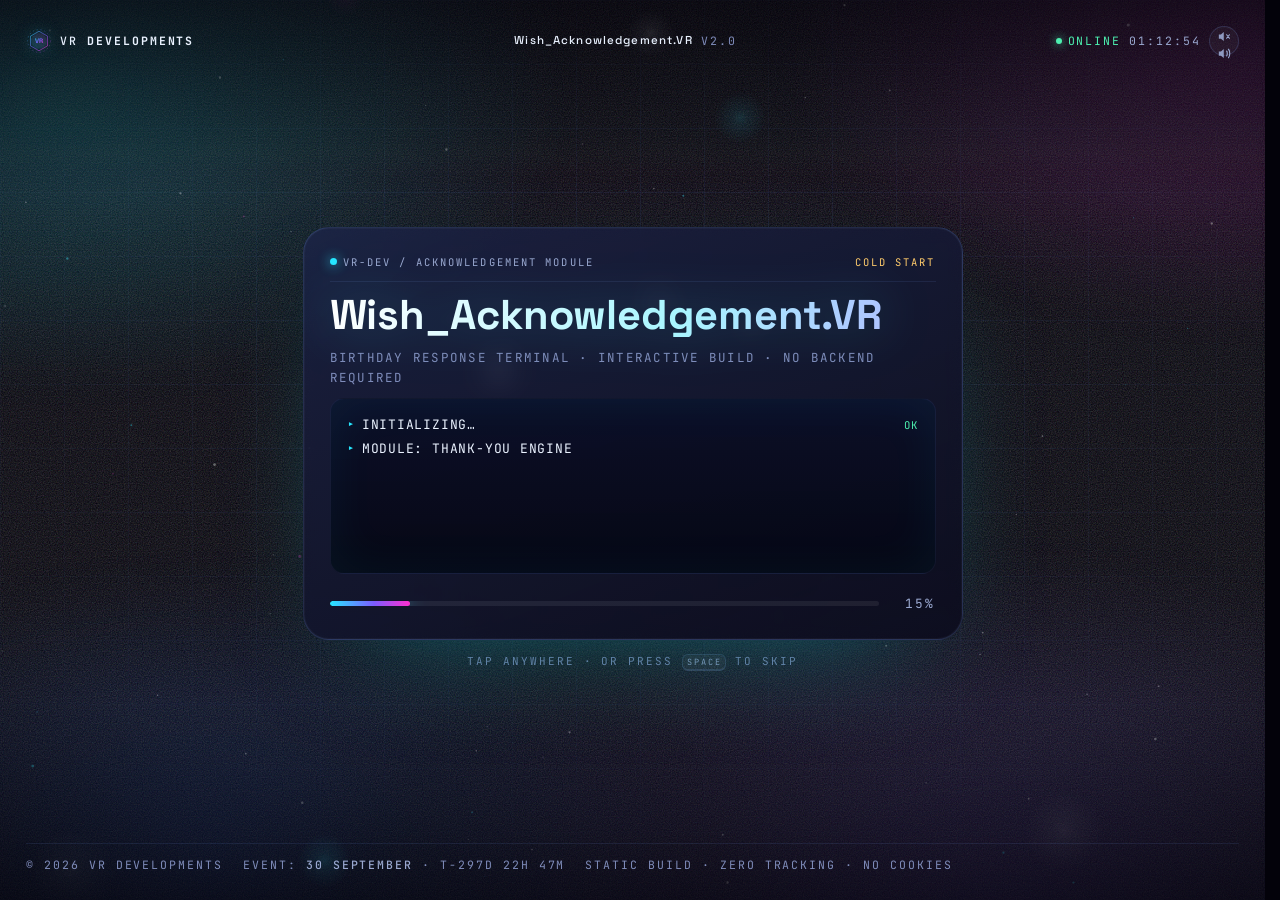
==== index.html @ e0871ae2 "First Official Commit" ====
<!DOCTYPE html>
<html lang="en">
<head>
<meta charset="utf-8" />
<meta name="viewport" content="width=device-width, initial-scale=1, viewport-fit=cover" />
<title>Wish_Acknowledgement.VR</title>

<!-- ── Meta ─────────────────────────────────────────────────────────────── -->
<meta name="description" content="Wish_Acknowledgement.VR — an interactive acknowledgement terminal that logs your birthday wish. A VR Developments mini-project." />
<meta name="author" content="Volam Rakshith · VR Developments" />
<meta name="theme-color" content="#05030f" />
<meta name="color-scheme" content="dark" />
<meta name="format-detection" content="telephone=no" />
<meta name="robots" content="index, follow" />

<!-- Open Graph / link preview (what friends see when the link is pasted in a chat)
     The image path is relative — most modern clients resolve it against the page
     URL. If your preview ever fails to render, replace it with the absolute
     URL of your Pages site, e.g.
     <meta property="og:image" content="https://YOUR-PAGES-URL/assets/img/og-cover.png" /> -->
<meta property="og:type" content="website" />
<meta property="og:site_name" content="VR Developments" />
<meta property="og:title" content="Wish_Acknowledgement.VR" />
<meta property="og:description" content="Incoming birthday wish detected. Activate the terminal and acknowledge it — signed, Volam Rakshith · VR Developments." />
<meta property="og:image" content="assets/img/og-cover.png" />
<meta property="og:image:type" content="image/png" />
<meta property="og:image:width" content="1200" />
<meta property="og:image:height" content="630" />
<meta property="og:image:alt" content="Wish_Acknowledgement.VR terminal with an ACKNOWLEDGE WISH button, branded VR Developments." />
<meta name="twitter:card" content="summary_large_image" />
<meta name="twitter:title" content="Wish_Acknowledgement.VR" />
<meta name="twitter:description" content="Incoming birthday wish detected. Acknowledge it inside the terminal." />
<meta name="twitter:image" content="assets/img/og-cover.png" />

<!-- Installable web app (friends can add it to their home screen) -->
<link rel="manifest" href="site.webmanifest" />
<link rel="apple-touch-icon" href="assets/img/apple-touch-icon.png" />
<meta name="apple-mobile-web-app-title" content="Wish_Ack.VR" />

<!-- Inline SVG favicon: no external asset, no 404s -->
<link rel="icon" href="data:image/svg+xml,%3Csvg xmlns='http://www.w3.org/2000/svg' viewBox='0 0 64 64'%3E%3Crect width='64' height='64' rx='14' fill='%23060517'/%3E%3Cpath d='M32 9 53 21v22L32 55 11 43V21z' fill='none' stroke='%2327e6ff' stroke-width='3'/%3E%3Ctext x='32' y='41' font-family='monospace' font-size='21' font-weight='700' fill='%23ff2fd0' text-anchor='middle'%3EVR%3C/text%3E%3C/svg%3E" />

<!-- Premium typography (optional: page degrades gracefully to system fonts) -->
<link rel="preconnect" href="https://fonts.googleapis.com" />
<link rel="preconnect" href="https://fonts.gstatic.com" crossorigin />
<link rel="stylesheet" href="https://fonts.googleapis.com/css2?family=Space+Grotesk:wght@400;500;600;700&family=JetBrains+Mono:wght@400;500;700&display=swap" />

<link rel="stylesheet" href="assets/css/style.css" />
</head>

<body>

<!-- ══════════════════════════════════════════════════════════════════════
     AMBIENT BACKGROUND LAYERS  (cheap CSS layers + 2 canvases)
     ══════════════════════════════════════════════════════════════════════ -->
<div class="bg bg--grid" aria-hidden="true"></div>
<div class="bg bg--aurora" aria-hidden="true"></div>
<div class="bg bg--spot" id="bg-spot" aria-hidden="true"></div>
<canvas id="fx-back" class="bg bg--canvas" aria-hidden="true"></canvas>
<div class="bg bg--scanlines" aria-hidden="true"></div>
<div class="bg bg--noise" aria-hidden="true"></div>
<div class="bg bg--vignette" aria-hidden="true"></div>
<canvas id="fx-front" class="bg bg--canvas bg--canvas-front" aria-hidden="true"></canvas>
<div class="flash" id="flash" aria-hidden="true"></div>

<!-- ══════════════════════════════════════════════════════════════════════
     SVG SPRITE — VR Developments mark (no external assets required)
     ══════════════════════════════════════════════════════════════════════ -->
<svg class="sprite" aria-hidden="true" focusable="false" width="0" height="0">
  <defs>
    <linearGradient id="vrGrad" x1="0" y1="0" x2="1" y2="1">
      <stop offset="0%" stop-color="#27e6ff" />
      <stop offset="50%" stop-color="#7c5cff" />
      <stop offset="100%" stop-color="#ff2fd0" />
    </linearGradient>
    <linearGradient id="vrGradSoft" x1="0" y1="1" x2="1" y2="0">
      <stop offset="0%" stop-color="#27e6ff" stop-opacity=".25" />
      <stop offset="100%" stop-color="#ff2fd0" stop-opacity=".25" />
    </linearGradient>

    <symbol id="vr-mark" viewBox="0 0 160 160">
      <g class="vr-mark__ring-outer">
        <circle cx="80" cy="80" r="70" fill="none" stroke="url(#vrGrad)" stroke-width="1.4"
                stroke-dasharray="9 15" opacity=".75" />
      </g>
      <g class="vr-mark__ring-inner">
        <circle cx="80" cy="80" r="58" fill="none" stroke="#27e6ff" stroke-width="1"
                stroke-dasharray="2 9" opacity=".45" />
      </g>
      <circle cx="80" cy="80" r="48" fill="url(#vrGradSoft)" opacity=".55" />
      <path class="vr-mark__hex" d="M80 20 L132 50 V110 L80 140 L28 110 V50 Z"
            fill="none" stroke="url(#vrGrad)" stroke-width="2.6"
            stroke-linejoin="round" />
      <path class="vr-mark__hex-glint" d="M28 50 L80 80 L132 50" fill="none"
            stroke="url(#vrGrad)" stroke-width="1.2" opacity=".5" />
      <path class="vr-mark__hex-glint" d="M80 80 V140" fill="none"
            stroke="url(#vrGrad)" stroke-width="1.2" opacity=".5" />
      <text class="vr-mark__mono" x="80" y="93" text-anchor="middle">VR</text>
      <g class="vr-mark__orbit">
        <circle cx="80" cy="10" r="3.4" fill="#27e6ff" />
      </g>
    </symbol>

    <symbol id="ic-sound-on" viewBox="0 0 24 24">
      <path d="M4 9h3l4-3.5v13L7 15H4z" fill="currentColor" opacity=".9" />
      <path d="M15 8.5c1.2 1 1.2 6 0 7M17.6 6c2.4 2.2 2.4 9.8 0 12" fill="none"
            stroke="currentColor" stroke-width="1.6" stroke-linecap="round" />
    </symbol>
    <symbol id="ic-sound-off" viewBox="0 0 24 24">
      <path d="M4 9h3l4-3.5v13L7 15H4z" fill="currentColor" opacity=".9" />
      <path d="M15 9.5l4 5m0-5l-4 5" fill="none" stroke="currentColor"
            stroke-width="1.6" stroke-linecap="round" />
    </symbol>
  </defs>
</svg>

<!-- ══════════════════════════════════════════════════════════════════════
     APP SHELL
     ══════════════════════════════════════════════════════════════════════ -->
<div class="shell" id="shell">

  <!-- ── TOP HUD ─────────────────────────────────────────────────────── -->
  <header class="hud hud--top">
    <div class="hud__group">
      <span class="hud__mark" aria-hidden="true">
        <!-- Inline (not <use>) so the CSS keyframes can drive the rings -->
        <svg viewBox="0 0 160 160" focusable="false">
          <g class="vr-mark__ring-outer"><circle cx="80" cy="80" r="70" fill="none" stroke="url(#vrGrad)" stroke-width="2" stroke-dasharray="9 15" opacity=".8"/></g>
          <circle cx="80" cy="80" r="48" fill="url(#vrGradSoft)" opacity=".5"/>
          <path class="vr-mark__hex" d="M80 20 L132 50 V110 L80 140 L28 110 V50 Z" fill="none" stroke="url(#vrGrad)" stroke-width="3.4" stroke-linejoin="round"/>
          <text class="vr-mark__mono" x="80" y="93" text-anchor="middle">VR</text>
        </svg>
      </span>
      <span class="hud__brand">
        <span class="hud__brand-full">VR&nbsp;<b>DEVELOPMENTS</b></span>
        <span class="hud__brand-short">VR&nbsp;<b>DEV</b></span>
      </span>
    </div>

    <div class="hud__group hud__group--center">
      <span class="hud__module">Wish_Acknowledgement.VR</span>
      <span class="hud__meta">v2.0</span>
    </div>

    <div class="hud__group hud__group--end">
      <span class="hud__live" title="System online"><i class="hud__dot"></i><span class="hud__live-txt">ONLINE</span></span>
      <span class="hud__clock" id="hud-clock" title="Your local time">--:--:--</span>
      <button type="button" class="icon-btn" id="btn-sound" aria-pressed="false"
              title="Sound is off by default" aria-label="Toggle sound effects">
        <svg class="icon-btn__ic icon-btn__ic--off" viewBox="0 0 24 24" aria-hidden="true"><use href="#ic-sound-off" /></svg>
        <svg class="icon-btn__ic icon-btn__ic--on" viewBox="0 0 24 24" aria-hidden="true"><use href="#ic-sound-on" /></svg>
      </button>
      <button type="button" class="ghost-btn" id="btn-skip" hidden>SKIP INTRO</button>
    </div>
  </header>

  <!-- ── STAGE (all scenes live here, absolutely stacked) ────────────── -->
  <main class="stage" id="stage">

    <!-- ── SCENE 1 : SYSTEM INITIALIZATION ──────────────────────────── -->
    <section class="scene scene--boot is-active" id="scene-boot" data-scene="boot" aria-label="System initialization">

     <div class="boot__stack">
      <!-- 1a. boot log -->
      <div class="boot" id="boot-view-log">
        <div class="boot__bar">
          <span class="boot__bar-dot"></span>
          <span class="boot__bar-title">VR-DEV / ACKNOWLEDGEMENT MODULE</span>
          <span class="boot__bar-state" id="boot-state">COLD START</span>
        </div>

        <h1 class="boot__title glitch" data-text="Wish_Acknowledgement.VR">Wish_Acknowledgement.VR</h1>
        <p class="boot__sub">Birthday Response Terminal · Interactive Build · No Backend Required</p>

        <ul class="log" id="boot-log" aria-live="off"></ul>

        <div class="progress">
          <div class="progress__track"><span class="progress__fill" id="boot-bar"></span></div>
          <span class="progress__pct" id="boot-pct">0%</span>
        </div>
      </div>

      <!-- 1b. identity reveal (cross-fades over the log) -->
      <div class="reveal" id="boot-view-name" aria-hidden="true">
        <span class="reveal__eyebrow"><i></i>SENDER IDENTIFIED</span>
        <div class="reveal__name-wrap">
          <h2 class="reveal__name glitch" id="reveal-name" data-text="">—</h2>
          <span class="reveal__sweep" aria-hidden="true"></span>
        </div>
        <p class="reveal__line" id="reveal-line">Access granted. Preparing acknowledgement interface…</p>
        <div class="reveal__chips">
          <span class="chip">MATCH: 100%</span>
          <span class="chip">ENCRYPTION: OFF (BIRTHDAY)</span>
        </div>
      </div>
     </div>

      <p class="boot__hint" id="boot-hint">Tap anywhere<span class="kbd-hint"> · or press <kbd>SPACE</kbd></span> to skip</p>
    </section>

    <!-- ── SCENE 2 : WISH DETECTED ──────────────────────────────────── -->
    <section class="scene scene--detect" id="scene-detect" data-scene="detect" aria-label="Incoming birthday wish detected">
      <div class="panel panel--wish" id="wish-panel">
        <div class="panel__corner panel__corner--tl" aria-hidden="true"></div>
        <div class="panel__corner panel__corner--tr" aria-hidden="true"></div>
        <div class="panel__corner panel__corner--bl" aria-hidden="true"></div>
        <div class="panel__corner panel__corner--br" aria-hidden="true"></div>

        <span class="pill pill--live"><i></i>INCOMING TRANSMISSION</span>

        <h2 class="wish__title">BIRTHDAY WISH DETECTED</h2>

        <div class="sender">
          <span class="sender__label">SENDER</span>
          <span class="sender__name glitch" data-name-slot data-text="">—</span>
        </div>

        <ul class="readout" id="wish-readout"></ul>

        <button type="button" class="cta" id="btn-acknowledge">
          <span class="cta__ring" aria-hidden="true"></span>
          <span class="cta__halo" aria-hidden="true"></span>
          <span class="cta__inner">
            <span class="cta__label" data-label="ACKNOWLEDGE WISH">ACKNOWLEDGE WISH</span>
            <span class="cta__sub">Tap to process<span class="kbd-hint"> · or press <kbd>SPACE</kbd></span></span>
          </span>
        </button>

        <p class="panel__foot">
          Everything runs locally in your browser. Nothing is stored, tracked, or uploaded — except the wish. That is archived forever.
        </p>
      </div>
    </section>

    <!-- ── SCENE 3 : ACKNOWLEDGED ───────────────────────────────────── -->
    <section class="scene scene--result" id="scene-result" data-scene="result" aria-label="Wish acknowledged">
      <div class="panel panel--result">
        <div class="stamp" id="result-stamp" aria-hidden="true">
          <svg viewBox="0 0 120 120"><circle cx="60" cy="60" r="52" /><path d="M36 62l16 16 32-34" /></svg>
        </div>

        <h2 class="result__title glitch" id="result-title" data-text="WISH ACKNOWLEDGED">WISH ACKNOWLEDGED</h2>

        <p class="result__line">
          <b data-name-slot>—</b>, your birthday wish has been successfully received.
        </p>

        <div class="terminal">
          <div class="terminal__bar">
            <span class="terminal__bar-dot"></span>
            <span class="terminal__bar-label">RECEIPT · WISH_LOG.TXT</span>
            <span class="terminal__bar-id" id="receipt-id">VR-0000-0000</span>
          </div>
          <ul class="status" id="status-list"></ul>
        </div>

        <div class="actions">
          <button type="button" class="btn btn--primary" id="btn-continue">
            <span class="btn__label">CONTINUE</span><span class="btn__arrow" aria-hidden="true">▸</span>
          </button>
          <button type="button" class="btn btn--ghost" id="btn-replay-a">REPLAY</button>
        </div>
      </div>
    </section>

    <!-- ── SCENE 4 : FINAL / SIGN-OFF ───────────────────────────────── -->
    <section class="scene scene--final" id="scene-final" data-scene="final" aria-label="Acknowledgement complete">
      <div class="final">
        <span class="final__eyebrow">TRANSMISSION COMPLETE</span>
        <h2 class="final__title">Wish Acknowledgement Complete.</h2>

        <div class="card">
          <div class="signature">
            <span class="signature__label">SIGNED BY</span>
            <span class="signature__name glitch" data-text="Volam Rakshith">Volam Rakshith</span>
            <span class="signature__role">ROLE: BIRTHDAY HUMAN · OPERATING SINCE 30 SEPTEMBER</span>
          </div>

          <div class="divider" aria-hidden="true"></div>

          <div class="vrbrand">
            <span class="vrbrand__mark" role="img" aria-label="VR Developments logo">
              <svg viewBox="0 0 160 160" focusable="false">
                <g class="vr-mark__ring-outer">
                  <circle cx="80" cy="80" r="70" fill="none" stroke="url(#vrGrad)" stroke-width="1.6" stroke-dasharray="9 15" opacity=".8"/>
                </g>
                <g class="vr-mark__ring-inner">
                  <circle cx="80" cy="80" r="58" fill="none" stroke="#27e6ff" stroke-width="1.1" stroke-dasharray="2 9" opacity=".5"/>
                </g>
                <circle class="vr-mark__core-pulse" cx="80" cy="80" r="48" fill="url(#vrGradSoft)" opacity=".55"/>
                <path class="vr-mark__hex" d="M80 20 L132 50 V110 L80 140 L28 110 V50 Z" fill="none" stroke="url(#vrGrad)" stroke-width="2.6" stroke-linejoin="round"/>
                <path class="vr-mark__hex-glint" d="M28 50 L80 80 L132 50" fill="none" stroke="url(#vrGrad)" stroke-width="1.2" opacity=".5"/>
                <path class="vr-mark__hex-glint" d="M80 80 V140" fill="none" stroke="url(#vrGrad)" stroke-width="1.2" opacity=".5"/>
                <text class="vr-mark__mono" x="80" y="93" text-anchor="middle">VR</text>
                <g class="vr-mark__orbit"><circle cx="80" cy="10" r="3.4" fill="#27e6ff"/></g>
              </svg>
            </span>
            <div class="vrbrand__text">
              <span class="vrbrand__name"><b>VR</b> DEVELOPMENTS</span>
              <span class="vrbrand__tag">MINI-PROJECTS · INTERACTIVE WEB · THINGS THAT GLOW</span>
            </div>
          </div>
        </div>

        <div class="actions">
          <button type="button" class="btn btn--primary" id="btn-copy">
            <span class="btn__label">COPY RECEIPT</span>
          </button>
          <button type="button" class="btn btn--ghost" id="btn-replay-b">REPLAY EXPERIENCE</button>
        </div>

        <p class="final__foot">
          Wish_Acknowledgement.VR · a <b>VR Developments</b> mini-project · static build, hosted free
          <span class="final__sep" aria-hidden="true">·</span>
          <span class="hud__inline" id="final-clock">--:--</span>
        </p>
      </div>
    </section>
  </main>

  <!-- ── BOTTOM HUD ──────────────────────────────────────────────────── -->
  <footer class="hud hud--bottom">
    <span class="hud__meta">©&nbsp;<span id="hud-year">2026</span>&nbsp;<span class="hud__word">VR DEVELOPMENTS</span></span>
    <span class="hud__meta hud__meta--mid">EVENT: <b>30 SEPTEMBER</b> · <span id="hud-countdown">—</span></span>
    <span class="hud__meta hud__meta--end">STATIC BUILD · ZERO TRACKING · NO COOKIES</span>
  </footer>
</div>

<!-- Screen-reader announcements -->
<p class="sr-only" id="sr-status" role="status" aria-live="polite"></p>

<!-- Toast -->
<div class="toast" id="toast" role="status" aria-live="polite" hidden>
  <span class="toast__dot"></span><span class="toast__text" id="toast-text"></span>
</div>

<noscript>
  <div class="noscript">
    <h2>Wish_Acknowledgement.VR</h2>
    <p>This terminal needs JavaScript to boot. Your birthday wish is still happily received — consider this the offline acknowledgement. 🎂</p>
  </div>
</noscript>

<script src="assets/js/utils.js" defer></script>
<script src="assets/js/audio.js" defer></script>
<script src="assets/js/fx.js" defer></script>
<script src="assets/js/app.js" defer></script>
</body>
</html>
---- assets/css/style.css ----
/* ══════════════════════════════════════════════════════════════════════════
   Wish_Acknowledgement.VR
   VR Developments · interactive birthday acknowledgement terminal
   --------------------------------------------------------------------------
   Structure
     01. Design tokens
     02. Reset & base
     03. Background layers (grid / aurora / canvases / scanlines / noise)
     04. App shell + HUD
     05. Stage & scene transitions
     06. Scene 1 · Boot sequence + identity reveal
     07. Scene 2 · Wish detected + ACKNOWLEDGE button
     08. Scene 3 · Acknowledged + status terminal
     09. Scene 4 · Final sign-off + VR Developments brand
     10. Shared components (buttons, chips, pills, progress, log)
     11. Effects (glitch, flash, toast, scan sweep)
     12. Responsive breakpoints
     13. Reduced motion + low-power mode
   ══════════════════════════════════════════════════════════════════════════ */

/* ── 01. DESIGN TOKENS ─────────────────────────────────────────────────── */
:root {
  /* Palette */
  --c-void:      #03020a;
  --c-bg:        #060418;
  --c-bg-2:      #0a0726;
  --c-ink:       #eaf2ff;
  --c-dim:       #9aa8d0;   /* 7.5:1 on glass panels  — AA/AAA */
  --c-dim-2:     #7f8cba;   /* 5.4:1 on glass panels  — AA (was #6d7aa6 / 4.2:1) */
  --c-blue:      #2b6bff;
  --c-cyan:      #27e6ff;
  --c-cyan-soft: #7ff3ff;
  --c-violet:    #7c5cff;
  --c-magenta:   #ff2fd0;
  --c-pink:      #ff6bb5;
  --c-green:     #4df0b0;
  --c-amber:     #ffcb6b;

  /* Lines, glass, glow */
  --line:        rgba(126, 170, 255, .18);
  --line-soft:   rgba(126, 170, 255, .10);
  --glass:       linear-gradient(158deg, rgba(28, 36, 76, .72), rgba(9, 10, 28, .78));
  --glass-2:     linear-gradient(180deg, rgba(12, 16, 40, .88), rgba(6, 7, 20, .94));
  --glow-cyan:   0 0 34px rgba(39, 230, 255, .38);
  --glow-mag:    0 0 34px rgba(255, 47, 208, .32);

  /* Typography */
  --font-display: "Space Grotesk", ui-sans-serif, system-ui, -apple-system,
                  "Segoe UI", Roboto, "Helvetica Neue", Arial, sans-serif;
  --font-mono:    "JetBrains Mono", ui-monospace, SFMono-Regular, "SF Mono",
                  Menlo, Consolas, "Liberation Mono", monospace;

  /* Motion */
  --ease:        cubic-bezier(.16, 1, .3, 1);
  --ease-soft:   cubic-bezier(.4, 0, .2, 1);
  --dur-scene:   620ms;
  --dur-fast:    220ms;

  /* Shape */
  --r-sm: 10px;
  --r-md: 14px;
  --r-lg: 20px;
  --r-xl: 26px;

  --pad-shell: clamp(12px, 2.4vw, 26px);
  --max-col: 720px;

  /* Live values written by JS */
  --pointer-x: 50%;
  --pointer-y: 40%;
  --charge: 0%;
}

/* ── 02. RESET & BASE ──────────────────────────────────────────────────── */
/* min-width safety net — grid/flex children default to `min-width:auto`,
   which lets one long nowrap label stretch a whole card. These containers
   are allowed to shrink; their inner text truncates or wraps instead. */
.scene > *,
.boot__stack > *,
.boot, .boot__bar, .log, .log__line, .progress,
.panel, .card, .final, .terminal, .terminal__bar,
.sender, .readout__item, .status__row, .actions, .cta, .vrbrand, .vrbrand__text {
  min-width: 0;
}
*, *::before, *::after { box-sizing: border-box; }

html {
  height: 100%;
  overflow-x: clip;
  -webkit-text-size-adjust: 100%;
  scrollbar-gutter: stable;
}

body {
  margin: 0;
  height: 100%;
  overflow: hidden;                 /* scenes scroll internally instead */
  background: var(--c-void);
  color: var(--c-ink);
  font-family: var(--font-mono);
  font-size: clamp(14px, calc(.5vw + 12.4px), 16px);
  line-height: 1.55;
  letter-spacing: .01em;
  -webkit-font-smoothing: antialiased;
  text-rendering: optimizeLegibility;
  overscroll-behavior: none;
  touch-action: manipulation;
}

h1, h2, h3, p, ul, li, figure { margin: 0; padding: 0; }
ul { list-style: none; }
b, strong { font-weight: 700; }
kbd {
  font: inherit;
  font-size: .78em;
  padding: .1em .42em;
  border: 1px solid var(--line);
  border-bottom-width: 2px;
  border-radius: 6px;
  background: rgba(255, 255, 255, .05);
  color: var(--c-ink);
  white-space: nowrap;
}

button { font: inherit; color: inherit; }

:focus-visible {
  outline: 2px solid var(--c-cyan);
  outline-offset: 3px;
}

::selection { background: rgba(39, 230, 255, .3); color: #fff; }

.sr-only {
  position: absolute !important;
  width: 1px; height: 1px;
  margin: -1px; padding: 0;
  overflow: hidden; clip: rect(0 0 0 0); clip-path: inset(50%);
  white-space: nowrap; border: 0;
}

.sprite { position: absolute; width: 0; height: 0; overflow: hidden; }

/* ── 03. BACKGROUND LAYERS ─────────────────────────────────────────────── */
.bg { position: fixed; pointer-events: none; }

.bg--grid {
  inset: -64px;
  background-image:
    linear-gradient(rgba(78, 130, 255, .085) 1px, transparent 1px),
    linear-gradient(90deg, rgba(78, 130, 255, .085) 1px, transparent 1px);
  background-size: 64px 64px, 64px 64px;
  -webkit-mask-image: radial-gradient(ellipse 85% 70% at 50% 42%, #000 12%, rgba(0,0,0,.35) 55%, transparent 82%);
          mask-image: radial-gradient(ellipse 85% 70% at 50% 42%, #000 12%, rgba(0,0,0,.35) 55%, transparent 82%);
  animation: grid-drift 44s linear infinite;
  will-change: transform;
  z-index: 1;
}
@keyframes grid-drift {
  from { transform: translate3d(0, 0, 0); }
  to   { transform: translate3d(64px, 64px, 0); }
}

.bg--aurora {
  inset: -20%;
  background:
    radial-gradient(46% 38% at 18% 22%, rgba(39, 230, 255, .22), transparent 62%),
    radial-gradient(42% 36% at 84% 18%, rgba(255, 47, 208, .18), transparent 64%),
    radial-gradient(52% 46% at 70% 88%, rgba(124, 92, 255, .22), transparent 66%),
    radial-gradient(40% 34% at 26% 82%, rgba(43, 107, 255, .20), transparent 68%);
  filter: blur(18px) saturate(120%);
  animation: aurora-breathe 22s var(--ease-soft) infinite alternate;
  will-change: transform, opacity;
  z-index: 2;
}
@keyframes aurora-breathe {
  from { transform: scale(1) rotate(0deg); opacity: .75; }
  to   { transform: scale(1.12) rotate(4deg); opacity: 1; }
}

/* Spotlight that follows the pointer.
   Kept on its own layer and moved with transform only → zero repaints. */
.bg--spot {
  position: fixed;
  z-index: 2;
  left: 0; top: 0;
  width: 74vmax; height: 74vmax;
  margin: -37vmax 0 0 -37vmax;
  background: radial-gradient(closest-side, rgba(127, 243, 255, .13), rgba(124, 92, 255, .07) 45%, transparent 72%);
  opacity: 0;
  transform: translate3d(-100vmax, -100vmax, 0);
  will-change: transform, opacity;
  transition: opacity .7s var(--ease-soft);
}
body.has-pointer .bg--spot { opacity: 1; }

.bg--canvas { inset: 0; width: 100%; height: 100%; z-index: 3; }
.bg--canvas-front { z-index: 20; }

.bg--scanlines {
  inset: 0;
  z-index: 4;
  background: repeating-linear-gradient(
    to bottom,
    rgba(190, 225, 255, .045) 0 1px,
    transparent 1px 3px);
  mix-blend-mode: overlay;
  opacity: .55;
}
/* slow horizontal scan bar sweeping down the viewport */
.bg--scanlines::after {
  content: "";
  position: absolute;
  left: 0; right: 0;
  height: 34vh;
  background: linear-gradient(to bottom,
    transparent, rgba(127, 243, 255, .055) 45%, rgba(255, 255, 255, .07) 50%,
    rgba(255, 47, 208, .05) 55%, transparent);
  animation: scan-sweep 11s linear infinite;
  will-change: transform;
}
@keyframes scan-sweep {
  from { transform: translate3d(0, -40vh, 0); }
  to   { transform: translate3d(0, 120vh, 0); }
}

.bg--noise {
  inset: 0;
  z-index: 5;
  opacity: .05;
  mix-blend-mode: overlay;
  background-image: url("data:image/svg+xml,%3Csvg xmlns='http://www.w3.org/2000/svg' width='140' height='140'%3E%3Cfilter id='n'%3E%3CfeTurbulence type='fractalNoise' baseFrequency='.85' numOctaves='3' stitchTiles='stitch'/%3E%3C/filter%3E%3Crect width='140' height='140' filter='url(%23n)'/%3E%3C/svg%3E");
  background-size: 140px 140px;
}

.bg--vignette {
  inset: 0;
  z-index: 6;
  background:
    radial-gradient(ellipse 120% 90% at 50% 50%, transparent 45%, rgba(2, 1, 8, .55) 100%),
    linear-gradient(to bottom, rgba(3, 2, 10, .5), transparent 22%, transparent 78%, rgba(3, 2, 10, .6));
}

.flash {
  position: fixed;
  inset: 0;
  z-index: 25;
  pointer-events: none;
  opacity: 0;
  background: radial-gradient(circle at var(--fx-x, 50%) var(--fx-y, 50%),
              rgba(255, 255, 255, .95), rgba(127, 243, 255, .5) 30%, rgba(255, 47, 208, .25) 60%, transparent 78%);
  mix-blend-mode: screen;
}
.flash.is-firing { animation: flash-pop 820ms var(--ease-soft) forwards; }
@keyframes flash-pop {
  0%   { opacity: 0; }
  8%   { opacity: .9; }
  100% { opacity: 0; }
}

/* ── 04. APP SHELL + HUD ───────────────────────────────────────────────── */
.shell {
  position: relative;
  z-index: 10;
  overflow-x: clip;
  display: flex;
  flex-direction: column;
  height: 100vh;
  height: 100dvh;
  padding:
    max(var(--pad-shell), env(safe-area-inset-top))
    max(var(--pad-shell), env(safe-area-inset-right))
    max(var(--pad-shell), env(safe-area-inset-bottom))
    max(var(--pad-shell), env(safe-area-inset-left));
}

.hud {
  flex: 0 0 auto;
  display: flex;
  align-items: center;
  gap: clamp(8px, 1.6vw, 20px);
  font-size: clamp(9.5px, .62vw + 7.6px, 11.5px);
  letter-spacing: .17em;
  text-transform: uppercase;
  color: var(--c-dim);
  min-width: 0;
}
.hud--top { padding-bottom: clamp(6px, 1.4vh, 14px); }
.hud--bottom {
  padding-top: clamp(6px, 1.4vh, 14px);
  border-top: 1px solid var(--line-soft);
  margin-top: clamp(6px, 1.6vh, 16px);
}

.hud__group { display: flex; align-items: center; gap: .7em; min-width: 0; }
.hud__group--center {
  flex: 1 1 auto;
  justify-content: center;
  padding-inline: clamp(10px, 2.6vw, 40px);
  min-width: 0;
}
.hud__group--end { margin-left: auto; }

.hud__mark {
  display: grid;
  place-items: center;
  width: 26px; height: 26px;
  flex: 0 0 auto;
  filter: drop-shadow(0 0 8px rgba(39, 230, 255, .55));
}
.hud__mark svg { width: 100%; height: 100%; display: block; }

.hud__brand { color: var(--c-ink); font-weight: 500; white-space: nowrap; }
.hud__brand b { font-weight: 700; }
.hud__brand-short { display: none; }

.hud__module {
  color: var(--c-ink);
  font-family: var(--font-display);
  font-weight: 500;
  letter-spacing: .1em;
  text-transform: none;
  white-space: nowrap;
  overflow: hidden;
  text-overflow: ellipsis;
}
.hud__meta { color: var(--c-dim-2); white-space: nowrap; }
.hud__meta b { color: var(--c-dim); font-weight: 500; }
.hud__inline { color: var(--c-dim-2); }

.hud__live { display: inline-flex; align-items: center; gap: .45em; color: var(--c-green); }
.hud__dot {
  width: 6px; height: 6px;
  border-radius: 50%;
  background: currentColor;
  box-shadow: 0 0 10px currentColor;
  animation: blink-dot 2.6s var(--ease-soft) infinite;
}
@keyframes blink-dot {
  0%, 100% { opacity: 1; transform: scale(1); }
  50%      { opacity: .35; transform: scale(.78); }
}

.hud__clock { color: var(--c-dim); font-variant-numeric: tabular-nums; }

.icon-btn {
  display: grid;
  place-items: center;
  width: 30px; height: 30px;
  flex: 0 0 auto;
  border-radius: 999px;
  border: 1px solid var(--line);
  background: rgba(255, 255, 255, .04);
  color: var(--c-dim);
  cursor: pointer;
  transition: color var(--dur-fast), border-color var(--dur-fast), box-shadow var(--dur-fast), transform var(--dur-fast);
}
.icon-btn:hover { color: var(--c-cyan-soft); border-color: rgba(39, 230, 255, .5); box-shadow: var(--glow-cyan); }
.icon-btn:active { transform: scale(.92); }
.icon-btn svg { width: 17px; height: 17px; display: block; }
.icon-btn__ic--on { display: none; }
.icon-btn[aria-pressed="true"] { color: var(--c-cyan); border-color: rgba(39, 230, 255, .55); }
.icon-btn[aria-pressed="true"] .icon-btn__ic--on { display: block; }
.icon-btn[aria-pressed="true"] .icon-btn__ic--off { display: none; }

.ghost-btn {
  padding: .42em .9em;
  border-radius: 999px;
  border: 1px dashed var(--line);
  background: transparent;
  color: var(--c-dim);
  letter-spacing: .16em;
  text-transform: uppercase;
  font-size: .92em;
  cursor: pointer;
  transition: color var(--dur-fast), border-color var(--dur-fast), background var(--dur-fast);
}
.ghost-btn:hover { color: var(--c-ink); border-color: var(--line); background: rgba(255, 255, 255, .05); }

/* ── 05. STAGE & SCENE TRANSITIONS ─────────────────────────────────────── */
.stage {
  position: relative;
  flex: 1 1 auto;
  min-height: 0;
  overflow: hidden;
}

.scene {
  position: absolute;
  inset: 0;
  display: grid;
  grid-template-columns: minmax(0, 1fr);
  align-content: center;
  justify-items: center;
  gap: clamp(8px, 1.4vh, 16px);
  padding: clamp(4px, 1vh, 12px) 2px;
  overflow-x: hidden;
  overflow-y: auto;
  -webkit-overflow-scrolling: touch;
  overscroll-behavior: contain;
  scrollbar-width: thin;

  /* exit state */
  opacity: 0;
  visibility: hidden;
  pointer-events: none;
  transform: translate3d(0, 22px, 0) scale(.99);
  filter: blur(7px);
  transition:
    opacity var(--dur-scene) var(--ease),
    transform var(--dur-scene) var(--ease),
    filter var(--dur-scene) var(--ease),
    visibility 0s linear var(--dur-scene);
}
@supports (align-content: safe center) {
  .scene { align-content: safe center; }
}
@supports not (align-content: safe center) {
  .scene { align-content: start; padding-top: clamp(20px, 6vh, 60px); }
}

.scene.is-active {
  opacity: 1;
  visibility: visible;
  pointer-events: auto;
  transform: none;
  filter: none;
  transition-delay: 0s, 0s, 0s, 0s;
}
.scene.is-leaving {
  transform: translate3d(0, -20px, 0) scale(1.015);
  filter: blur(9px);
}
.scene > * { width: 100%; max-width: var(--scene-col, var(--max-col)); }

.scene--boot   { --scene-col: 660px; }
.scene--detect { --scene-col: 620px; }
.scene--result { --scene-col: 700px; }
.scene--final  { --scene-col: 660px; }

/* ── 06. SCENE 1 · BOOT + IDENTITY REVEAL ──────────────────────────────── */
.boot__stack {
  display: grid;
  grid-template-columns: minmax(0, 1fr);
  justify-items: center;
  align-items: center;
}
.boot__stack > * { grid-area: 1 / 1; width: 100%; }

.boot {
  display: grid;
  gap: clamp(8px, 1.2vh, 14px);
  padding: clamp(14px, 3vw, 26px);
  border: 1px solid var(--line);
  border-radius: var(--r-xl);
  background: var(--glass);
  box-shadow:
    0 0 0 1px rgba(255, 255, 255, .03) inset,
    0 40px 120px -60px rgba(39, 230, 255, .55),
    0 30px 90px -50px rgba(0, 0, 0, .9);
  backdrop-filter: blur(14px) saturate(130%);
  -webkit-backdrop-filter: blur(14px) saturate(130%);
  transition: opacity 460ms var(--ease), transform 560ms var(--ease), filter 460ms var(--ease);
}
.boot.is-done {
  opacity: 0;
  transform: translate3d(0, -18px, 0) scale(.97);
  filter: blur(8px);
  pointer-events: none;
}

.boot__bar {
  display: flex;
  align-items: center;
  gap: .6em;
  font-size: clamp(9px, .55vw + 7.4px, 10.5px);
  letter-spacing: .2em;
  text-transform: uppercase;
  color: var(--c-dim-2);
  padding-bottom: clamp(6px, 1.2vh, 12px);
  border-bottom: 1px solid var(--line-soft);
}
.boot__bar-dot {
  width: 7px; height: 7px;
  border-radius: 50%;
  background: var(--c-cyan);
  box-shadow: 0 0 12px var(--c-cyan);
  flex: 0 0 auto;
}
.boot__bar-title { color: var(--c-dim); white-space: nowrap; overflow: hidden; text-overflow: ellipsis; }
.boot__bar-state { margin-left: auto; color: var(--c-amber); white-space: nowrap; }

.boot__title {
  font-family: var(--font-display);
  font-weight: 700;
  font-size: clamp(1.42rem, 4.6vw + .3rem, 2.6rem);
  line-height: 1.08;
  letter-spacing: -.005em;
  background: linear-gradient(102deg, #ffffff 0%, #a9f6ff 26%, #b39dff 54%, #ff8ad4 78%, #ffffff 100%);
  background-size: 220% 100%;
  -webkit-background-clip: text;
          background-clip: text;
  color: transparent;
  -webkit-text-fill-color: transparent;
  filter: drop-shadow(0 0 26px rgba(39, 230, 255, .28));
  animation: title-sheen 9s linear infinite;
  overflow-wrap: anywhere;
}
@keyframes title-sheen {
  from { background-position: 0% 50%; }
  to   { background-position: 220% 50%; }
}

.boot__sub {
  font-size: clamp(10px, .55vw + 8.6px, 12.5px);
  letter-spacing: .1em;
  color: var(--c-dim-2);
  text-transform: uppercase;
}

.log::-webkit-scrollbar { width: 0; height: 0; }
.log {
  display: grid;
  gap: clamp(3px, .55vh, 7px);
  min-height: min(30vh, 176px);
  max-height: min(38vh, 268px);
  overflow-y: auto;
  overscroll-behavior: contain;
  scrollbar-width: none;
  align-content: start;
  padding: clamp(10px, 2vw, 16px);
  border-radius: var(--r-md);
  border: 1px solid var(--line-soft);
  background: var(--glass-2);
  font-size: clamp(10.5px, .5vw + 9px, 13px);
  line-height: 1.5;
  box-shadow: inset 0 0 50px rgba(39, 230, 255, .06);
}

.log__line {
  display: grid;
  grid-template-columns: auto minmax(0, 1fr) auto;
  align-items: baseline;
  gap: .55em;
  opacity: 0;
  transform: translateX(-8px);
  animation: log-in 320ms var(--ease) forwards;
}
@keyframes log-in {
  to { opacity: 1; transform: none; }
}
.log__glyph { color: var(--c-cyan); }
.log__text {
  color: var(--c-ink);
  letter-spacing: .06em;
  min-width: 0;
  white-space: nowrap;
  overflow: hidden;
  text-overflow: ellipsis;
}
.log__line[data-kind="dim"] .log__text { color: var(--c-dim-2); }
.log__chip {
  justify-self: end;
  font-size: .82em;
  letter-spacing: .14em;
  color: var(--c-dim-2);
  opacity: 0;
  transition: opacity 200ms linear, color 200ms linear;
}
.log__chip.is-live { color: var(--c-cyan); animation: chip-pulse 900ms ease-in-out infinite; }
.log__chip.is-done { opacity: 1; color: var(--c-green); }
@keyframes chip-pulse { 50% { opacity: .3; } }
.log__caret {
  display: inline-block;
  width: .55em;
  height: 1em;
  vertical-align: -.12em;
  margin-left: .15em;
  background: var(--c-cyan);
  box-shadow: 0 0 10px var(--c-cyan);
  animation: caret-blink 900ms steps(2, end) infinite;
}
@keyframes caret-blink { 50% { opacity: 0; } }

.progress {
  display: flex;
  align-items: center;
  gap: .8em;
  padding-top: clamp(4px, 1vh, 10px);
}
.progress__track {
  position: relative;
  flex: 1 1 auto;
  height: 5px;
  border-radius: 999px;
  background: rgba(255, 255, 255, .07);
  overflow: hidden;
}
.progress__fill {
  position: absolute;
  inset: 0 auto 0 0;
  width: 0%;
  border-radius: 999px;
  background: linear-gradient(90deg, var(--c-cyan), var(--c-violet) 55%, var(--c-magenta));
  box-shadow: 0 0 18px rgba(39, 230, 255, .7);
  transition: width 320ms var(--ease-soft);
}
.progress__pct {
  font-size: .8em;
  letter-spacing: .16em;
  color: var(--c-dim);
  font-variant-numeric: tabular-nums;
  min-width: 3.4em;
  text-align: right;
}

/* 1b · identity reveal */
.reveal {
  display: grid;
  justify-items: center;
  gap: clamp(10px, 1.8vh, 18px);
  text-align: center;
  padding: clamp(8px, 2vw, 20px) 0;
  opacity: 0;
  visibility: hidden;
  transform: scale(.94);
  transition: opacity 520ms var(--ease), transform 640ms var(--ease), visibility 0s linear 520ms;
}
.reveal.is-active {
  opacity: 1;
  visibility: visible;
  transform: none;
  transition-delay: 0s;
  animation: reveal-arrive 900ms var(--ease) both;
}
@keyframes reveal-arrive {
  0%   { opacity: 0; transform: scale(1.08); filter: blur(14px); }
  55%  { opacity: 1; filter: blur(0); }
  100% { opacity: 1; transform: scale(1); }
}

.reveal__eyebrow {
  display: inline-flex;
  align-items: center;
  gap: .55em;
  font-size: clamp(9.5px, .6vw + 7.6px, 11.5px);
  letter-spacing: .34em;
  text-transform: uppercase;
  color: var(--c-cyan);
}
.reveal__eyebrow i {
  width: 22px; height: 1px;
  background: linear-gradient(90deg, transparent, var(--c-cyan));
  box-shadow: 0 0 10px var(--c-cyan);
}

.reveal__name-wrap { position: relative; max-width: 100%; padding: 0 clamp(2px, 1vw, 10px); overflow: hidden; }

.reveal__name {
  font-family: var(--font-display);
  font-weight: 700;
  font-size: clamp(2.3rem, 11.5vw, 7rem);
  line-height: .98;
  letter-spacing: -.015em;
  max-width: 100%;
  overflow-wrap: anywhere;
  background: linear-gradient(104deg, #ffffff 0%, #8ef3ff 22%, #b9a6ff 50%, #ff8ad4 76%, #ffffff 100%);
  background-size: 200% 100%;
  -webkit-background-clip: text;
          background-clip: text;
  color: transparent;
  -webkit-text-fill-color: transparent;
  filter: drop-shadow(0 0 30px rgba(39, 230, 255, .35));
  animation: title-sheen 12s linear infinite;
}
/* length-aware scaling (class applied by JS) */
.reveal__name.name--md { font-size: clamp(1.9rem, 8.6vw, 5.2rem); }
.reveal__name.name--lg { font-size: clamp(1.45rem, 6.2vw, 3.6rem); }
.reveal__name.name--xl { font-size: clamp(1.1rem, 4.4vw, 2.4rem); }

.reveal__sweep {
  position: absolute;
  top: -20%; bottom: -20%;
  width: 42%;
  left: -60%;
  background: linear-gradient(100deg, transparent, rgba(255, 255, 255, .9), transparent);
  mix-blend-mode: overlay;
  filter: blur(6px);
  pointer-events: none;
}
.reveal.is-active .reveal__sweep { animation: sweep-across 1.5s var(--ease) 180ms 1 both; }
@keyframes sweep-across {
  from { transform: translate3d(0, 0, 0); opacity: 0; }
  20%  { opacity: 1; }
  to   { transform: translate3d(420%, 0, 0); opacity: 0; }
}

.reveal__line {
  font-size: clamp(11px, .7vw + 8.6px, 13.5px);
  letter-spacing: .08em;
  color: var(--c-dim);
  max-width: 46ch;
}
.reveal__chips {
  display: flex;
  flex-wrap: wrap;
  gap: .5em;
  justify-content: center;
  max-width: 100%;
}

.chip {
  font-size: clamp(9px, .5vw + 7.4px, 10.5px);
  letter-spacing: .16em;
  text-transform: uppercase;
  padding: .38em .78em;
  border-radius: 999px;
  border: 1px solid var(--line);
  background: rgba(255, 255, 255, .04);
  color: var(--c-dim);
  max-width: 100%;
  text-align: center;
  overflow-wrap: break-word;
}

.boot__hint {
  grid-row: 2;
  text-align: center;
  font-size: clamp(9.5px, .5vw + 7.6px, 11px);
  letter-spacing: .18em;
  text-transform: uppercase;
  color: var(--c-dim-2);
  transition: opacity 400ms linear;
}
.boot__hint.is-hidden { opacity: 0; }
.boot__hint kbd { color: var(--c-dim); }

/* ── 07. SCENE 2 · WISH DETECTED ───────────────────────────────────────── */
.panel {
  position: relative;
  display: grid;
  gap: clamp(8px, 1.7vh, 22px);
  padding: clamp(14px, 2.6vh, 34px) clamp(16px, 4vw, 40px);
  border-radius: var(--r-xl);
  border: 1px solid var(--line);
  background: var(--glass);
  backdrop-filter: blur(16px) saturate(135%);
  -webkit-backdrop-filter: blur(16px) saturate(135%);
  box-shadow:
    0 0 0 1px rgba(255, 255, 255, .03) inset,
    0 50px 140px -70px rgba(124, 92, 255, .75),
    0 40px 100px -60px rgba(0, 0, 0, .95);
  text-align: center;
  justify-items: center;
  transition: transform 600ms var(--ease), box-shadow 600ms var(--ease);
}
.panel.is-charging {
  animation: panel-charge 1100ms var(--ease-soft) both;
}
@keyframes panel-charge {
  0%   { transform: translate3d(0, 0, 0) scale(1); }
  72%  { transform: translate3d(0, 0, 0) scale(.994); }
  78%  { transform: translate3d(-3px, 2px, 0) scale(.997); }
  84%  { transform: translate3d(3px, -2px, 0) scale(.999); }
  90%  { transform: translate3d(-2px, -1px, 0) scale(1); }
  96%  { transform: translate3d(2px, 1px, 0) scale(1.004); }
  100% { transform: none; }
}

.panel__corner {
  position: absolute;
  width: 16px; height: 16px;
  border: 1px solid rgba(127, 243, 255, .55);
  opacity: .8;
}
.panel__corner--tl { top: 10px; left: 10px; border-right: 0; border-bottom: 0; border-radius: 6px 0 0 0; }
.panel__corner--tr { top: 10px; right: 10px; border-left: 0; border-bottom: 0; border-radius: 0 6px 0 0; }
.panel__corner--bl { bottom: 10px; left: 10px; border-right: 0; border-top: 0; border-radius: 0 0 0 6px; }
.panel__corner--br { bottom: 10px; right: 10px; border-left: 0; border-top: 0; border-radius: 0 0 6px 0; }

.pill {
  display: inline-flex;
  align-items: center;
  gap: .5em;
  padding: .4em .95em;
  border-radius: 999px;
  border: 1px solid rgba(39, 230, 255, .35);
  background: linear-gradient(120deg, rgba(39, 230, 255, .14), rgba(255, 47, 208, .12));
  font-size: clamp(9px, .5vw + 7.4px, 10.5px);
  letter-spacing: .26em;
  text-transform: uppercase;
  color: var(--c-cyan-soft);
  white-space: nowrap;
}
.pill--live i {
  width: 6px; height: 6px;
  border-radius: 50%;
  background: var(--c-cyan);
  box-shadow: 0 0 12px var(--c-cyan);
  animation: blink-dot 1.8s var(--ease-soft) infinite;
}

.wish__title {
  font-family: var(--font-display);
  font-weight: 700;
  font-size: clamp(1.25rem, 3.9vw + .3rem, 2.35rem);
  line-height: 1.1;
  letter-spacing: .01em;
  text-wrap: balance;
  text-transform: uppercase;
  background: linear-gradient(100deg, #ffffff, #b9f4ff 35%, #e0d4ff 62%, #ffffff);
  background-size: 200% 100%;
  -webkit-background-clip: text;
          background-clip: text;
  color: transparent;
  -webkit-text-fill-color: transparent;
  filter: drop-shadow(0 0 24px rgba(39, 230, 255, .22));
  animation: title-sheen 11s linear infinite;
}

.sender {
  display: grid;
  justify-items: center;
  gap: .35em;
  width: 100%;
  padding: clamp(8px, 1.4vh, 16px) clamp(10px, 2vw, 16px);
  border-radius: var(--r-lg);
  border: 1px solid var(--line-soft);
  background: linear-gradient(180deg, rgba(255, 255, 255, .05), rgba(255, 255, 255, .015));
}
.sender__label {
  font-size: clamp(9px, .5vw + 7.4px, 10.5px);
  letter-spacing: .34em;
  text-transform: uppercase;
  color: var(--c-dim-2);
}
.sender__name {
  font-family: var(--font-display);
  font-weight: 700;
  font-size: clamp(1.6rem, 6.2vw, 4rem);
  line-height: 1.05;
  max-width: 100%;
  overflow-wrap: anywhere;
  background: linear-gradient(104deg, #ffffff 0%, #a9f6ff 24%, #c3b4ff 52%, #ff9ad8 78%, #ffffff 100%);
  background-size: 200% 100%;
  -webkit-background-clip: text;
          background-clip: text;
  color: transparent;
  -webkit-text-fill-color: transparent;
  filter: drop-shadow(0 0 26px rgba(255, 47, 208, .28));
  animation: title-sheen 13s linear infinite;
}
.sender__name.name--md { font-size: clamp(1.5rem, 6.4vw, 3.2rem); }
.sender__name.name--lg { font-size: clamp(1.15rem, 4.6vw, 2.3rem); }
.sender__name.name--xl { font-size: clamp(.95rem, 3.4vw, 1.6rem); }

.readout {
  display: grid;
  grid-template-columns: repeat(auto-fit, minmax(min(100%, 212px), 1fr));
  gap: .5rem .7rem;
  width: 100%;
  text-align: left;
}
.readout__item {
  display: grid;
  grid-template-columns: auto minmax(0, 1fr);
  align-items: baseline;
  gap: .5em;
  padding: .42em .68em;
  border-radius: var(--r-sm);
  border: 1px solid var(--line-soft);
  background: rgba(6, 8, 24, .5);
  font-size: clamp(10px, .45vw + 8.6px, 12px);
  opacity: 0;
  transform: translateY(6px);
  animation: readout-in 420ms var(--ease) forwards;
}
@keyframes readout-in { to { opacity: 1; transform: none; } }
.readout__item[data-span="full"] { grid-column: 1 / -1; }
.readout__key {
  color: var(--c-dim-2);
  letter-spacing: .14em;
  text-transform: uppercase;
  font-size: .94em;
  white-space: nowrap;
}
.readout__val {
  justify-self: end;
  color: var(--c-ink);
  font-weight: 500;
  letter-spacing: .04em;
  text-align: right;
  hyphens: none;
  min-width: 0;
}
.readout__item[data-state="live"] .readout__val { color: var(--c-cyan); }
.readout__item[data-state="ok"]   .readout__val { color: var(--c-green); }
.readout__item[data-state="warn"] .readout__val { color: var(--c-amber); }
.readout__item[data-state="fun"]  .readout__val { color: var(--c-pink); }

/* The big action button */
.cta {
  position: relative;
  isolation: isolate;
  display: block;
  width: 100%;
  max-width: 480px;
  margin-top: clamp(2px, 1vh, 8px);
  padding: clamp(14px, 3vw, 20px) clamp(18px, 4vw, 32px);
  border: 1px solid rgba(39, 230, 255, .45);
  border-radius: var(--r-lg);
  background:
    linear-gradient(140deg, rgba(39, 230, 255, .18), rgba(124, 92, 255, .16) 48%, rgba(255, 47, 208, .18));
  color: var(--c-ink);
  cursor: pointer;
  overflow: hidden;
  text-transform: uppercase;
  text-align: center;
  box-shadow:
    0 0 0 1px rgba(255, 255, 255, .05) inset,
    0 24px 70px -30px rgba(39, 230, 255, .85),
    0 20px 60px -35px rgba(255, 47, 208, .7);
  transition: transform var(--dur-fast) var(--ease), box-shadow var(--dur-fast),
              border-color var(--dur-fast), filter var(--dur-fast);
}
.cta__halo {
  position: absolute;
  inset: -60% -20%;
  z-index: -1;
  background: conic-gradient(from 0deg,
    transparent 0deg, rgba(39, 230, 255, .5) 60deg, transparent 130deg,
    rgba(255, 47, 208, .45) 240deg, transparent 320deg);
  opacity: .35;
  animation: spin-slow 7s linear infinite;
  filter: blur(14px);
}
@keyframes spin-slow { to { transform: rotate(1turn); } }

.cta__ring {
  position: absolute;
  inset: -4px;
  border-radius: inherit;
  pointer-events: none;
  background: linear-gradient(120deg, var(--c-cyan), var(--c-violet), var(--c-magenta), var(--c-cyan));
  background-size: 300% 100%;
  opacity: 0;
  z-index: -2;
  filter: blur(10px);
  animation: border-cycle 6s linear infinite;
}
@keyframes border-cycle {
  from { background-position: 0% 50%; }
  to   { background-position: 300% 50%; }
}

.cta__inner { position: relative; display: grid; gap: .4em; justify-items: center; }
.cta__label {
  font-family: var(--font-display);
  font-weight: 700;
  font-size: clamp(.95rem, 2.4vw + .35rem, 1.35rem);
  letter-spacing: .16em;
  color: #fff;
  text-shadow: 0 0 22px rgba(39, 230, 255, .55);
  transition: letter-spacing var(--dur-fast) var(--ease), opacity 200ms linear;
}
.cta__sub {
  font-size: clamp(9px, .5vw + 7.4px, 10.5px);
  letter-spacing: .2em;
  color: rgba(234, 242, 255, .68);
}
.cta__sub kbd { font-size: .9em; }

.cta:hover, .cta:focus-visible {
  border-color: var(--c-cyan-soft);
  transform: translateY(-3px);
  box-shadow:
    0 0 0 1px rgba(255, 255, 255, .1) inset,
    0 34px 90px -30px rgba(39, 230, 255, 1),
    0 26px 70px -30px rgba(255, 47, 208, .8);
}
.cta:hover .cta__label { letter-spacing: .2em; }
.cta:hover .cta__ring, .cta:focus-visible .cta__ring { opacity: .75; }
.cta:active { transform: translateY(-1px) scale(.988); }

/* charging state */
.cta.is-charging { pointer-events: none; }
.cta.is-charging .cta__ring { opacity: .9; animation-duration: 2.2s; }
.cta.is-charging::after {
  content: "";
  position: absolute;
  inset: 0;
  z-index: -1;
  background:
    linear-gradient(180deg, rgba(39, 230, 255, .55), rgba(255, 47, 208, .55)) bottom / 100% var(--charge) no-repeat;
  mix-blend-mode: screen;
}
.cta.is-charging .cta__inner { animation: charge-jitter 260ms steps(2, end) infinite; }
@keyframes charge-jitter {
  0%   { transform: translate3d(0, 0, 0); }
  50%  { transform: translate3d(1px, -1px, 0); }
  100% { transform: translate3d(-1px, 1px, 0); }
}
.cta.is-charging .cta__label { opacity: .9; }
.cta.is-done {
  border-color: rgba(77, 240, 176, .7);
  box-shadow: 0 0 0 1px rgba(255, 255, 255, .1) inset, 0 30px 90px -26px rgba(77, 240, 176, .95);
}
.cta.is-done .cta__label { color: #eafff6; text-shadow: 0 0 24px rgba(77, 240, 176, .8); }

.panel__foot {
  font-size: clamp(9.5px, .45vw + 8px, 11px);
  letter-spacing: .05em;
  color: var(--c-dim-2);
  max-width: 54ch;
  line-height: 1.7;
}

/* ── 08. SCENE 3 · ACKNOWLEDGED ────────────────────────────────────────── */
.panel--result { text-align: center; }

.stamp {
  width: clamp(56px, 12vw, 78px);
  height: clamp(56px, 12vw, 78px);
  margin: -.2em auto 0;
  transform: rotate(-7deg) scale(.6);
  opacity: 0;
  filter: drop-shadow(0 0 22px rgba(77, 240, 176, .55));
}
.stamp svg { width: 100%; height: 100%; display: block; }
.stamp circle, .stamp path {
  fill: none;
  stroke: var(--c-green);
  stroke-width: 4.5;
  stroke-linecap: round;
  stroke-linejoin: round;
  stroke-dasharray: 340;
  stroke-dashoffset: 340;
}
.stamp.is-in { animation: stamp-drop 760ms var(--ease) forwards; }
.stamp.is-in circle { animation: stamp-draw 700ms var(--ease-soft) 60ms forwards; }
.stamp.is-in path   { animation: stamp-draw 520ms var(--ease-soft) 380ms forwards; }
@keyframes stamp-drop {
  0%   { opacity: 0; transform: rotate(-16deg) scale(2.1); }
  62%  { opacity: 1; transform: rotate(-7deg) scale(.94); }
  78%  { transform: rotate(-7deg) scale(1.04); }
  100% { opacity: 1; transform: rotate(-7deg) scale(1); }
}
@keyframes stamp-draw { to { stroke-dashoffset: 0; } }

.result__title {
  font-family: var(--font-display);
  font-weight: 700;
  font-size: clamp(1.35rem, 4.6vw + .3rem, 2.6rem);
  line-height: 1.1;
  letter-spacing: .02em;
  text-transform: uppercase;
  text-wrap: balance;
  background: linear-gradient(100deg, #ffffff, #a9f6ff 30%, #d9c8ff 58%, #ffe0f4 82%, #ffffff);
  background-size: 200% 100%;
  -webkit-background-clip: text;
          background-clip: text;
  color: transparent;
  -webkit-text-fill-color: transparent;
  filter: drop-shadow(0 0 26px rgba(39, 230, 255, .3));
  animation: title-sheen 10s linear infinite;
}

.result__line {
  font-size: clamp(12px, .6vw + 9.6px, 15px);
  color: var(--c-dim);
  line-height: 1.75;
  max-width: 52ch;
  text-wrap: pretty;
}
.result__line b {
  font-family: var(--font-display);
  font-size: 1.28em;
  font-weight: 700;
  background: linear-gradient(100deg, #ffffff, #a9f6ff 40%, #ff9ad8);
  -webkit-background-clip: text;
          background-clip: text;
  color: transparent;
  -webkit-text-fill-color: transparent;
  overflow-wrap: anywhere;
}

.terminal {
  width: 100%;
  border-radius: var(--r-md);
  border: 1px solid var(--line);
  background: var(--glass-2);
  overflow: hidden;
  text-align: left;
  box-shadow: inset 0 0 60px rgba(39, 230, 255, .06), 0 30px 90px -50px rgba(0, 0, 0, .95);
}
.terminal__bar {
  display: flex;
  align-items: center;
  gap: .7em;
  padding: .6em .9em;
  border-bottom: 1px solid var(--line-soft);
  background: rgba(255, 255, 255, .035);
  font-size: clamp(8.5px, .45vw + 7.2px, 10px);
  letter-spacing: .2em;
  text-transform: uppercase;
  color: var(--c-dim-2);
}
.terminal__bar-dot {
  width: 6px; height: 6px; border-radius: 50%;
  background: var(--c-green);
  box-shadow: 0 0 10px var(--c-green);
  flex: 0 0 auto;
}
.terminal__bar-label {
  min-width: 0;
  white-space: nowrap;
  overflow: hidden;
  text-overflow: ellipsis;
}
.terminal__bar-id { margin-left: auto; color: var(--c-cyan); white-space: nowrap; }

.status {
  display: grid;
  gap: clamp(2px, .7vh, 6px);
  padding: clamp(10px, 2vw, 16px) clamp(10px, 2.4vw, 18px);
  font-size: clamp(10px, .5vw + 8.6px, 12.5px);
}
.status__row {
  display: flex;
  align-items: baseline;
  gap: .5em;
  min-width: 0;
  opacity: 0;
  transform: translateY(6px);
  transition: opacity 320ms var(--ease), transform 320ms var(--ease);
}
.status__row.is-in { opacity: 1; transform: none; }
.status__key {
  color: var(--c-dim-2);
  letter-spacing: .16em;
  text-transform: uppercase;
  font-size: .92em;
  white-space: nowrap;
  flex: 0 1 auto;
  overflow: hidden;
  text-overflow: ellipsis;
}
.status__dots {
  flex: 1 1 auto;
  min-width: 12px;
  border-bottom: 1px dashed rgba(126, 170, 255, .32);
  transform: translateY(-.28em);
}
.status__val {
  color: var(--c-cyan);
  font-weight: 700;
  letter-spacing: .1em;
  white-space: nowrap;
  flex: 0 0 auto;
}
.status__row[data-state="warn"] .status__val { color: var(--c-amber); }
.status__row[data-state="fun"]  .status__val { color: var(--c-pink); }
.status__row[data-state="ok"]   .status__val { color: var(--c-green); }
.status__row[data-state="live"] .status__val { color: var(--c-cyan); }

/* ── 09. SCENE 4 · FINAL SIGN-OFF ──────────────────────────────────────── */
.final {
  display: grid;
  justify-items: center;
  gap: clamp(9px, 1.7vh, 20px);
  text-align: center;
}
.final__eyebrow {
  font-size: clamp(9.5px, .6vw + 7.4px, 11.5px);
  letter-spacing: .34em;
  text-transform: uppercase;
  color: var(--c-cyan);
  opacity: 0;
  animation: readout-in 700ms var(--ease) 100ms forwards;
}
.final__title {
  font-family: var(--font-display);
  font-weight: 700;
  font-size: clamp(1.3rem, 4.4vw + .3rem, 2.5rem);
  line-height: 1.12;
  letter-spacing: -.005em;
  text-wrap: balance;
  background: linear-gradient(100deg, #ffffff, #b9f4ff 32%, #e3d5ff 62%, #ffd3ef 84%, #ffffff);
  background-size: 200% 100%;
  -webkit-background-clip: text;
          background-clip: text;
  color: transparent;
  -webkit-text-fill-color: transparent;
  filter: drop-shadow(0 0 28px rgba(124, 92, 255, .35));
  animation: title-sheen 12s linear infinite;
}

.card {
  width: 100%;
  display: grid;
  gap: clamp(10px, 1.8vh, 20px);
  justify-items: center;
  padding: clamp(14px, 2.4vh, 28px) clamp(16px, 3.4vw, 30px);
  border-radius: var(--r-xl);
  border: 1px solid var(--line);
  background: var(--glass);
  backdrop-filter: blur(16px) saturate(135%);
  -webkit-backdrop-filter: blur(16px) saturate(135%);
  box-shadow:
    0 0 0 1px rgba(255, 255, 255, .03) inset,
    0 50px 130px -70px rgba(255, 47, 208, .65),
    0 40px 100px -60px rgba(0, 0, 0, .95);
}

.signature { display: grid; justify-items: center; gap: .3em; max-width: 100%; }
.signature__label {
  font-size: clamp(9px, .5vw + 7.4px, 10.5px);
  letter-spacing: .34em;
  text-transform: uppercase;
  color: var(--c-dim-2);
}
.signature__name {
  font-family: var(--font-display);
  font-weight: 700;
  font-size: clamp(1.5rem, 5.6vw, 3rem);
  line-height: 1.12;
  letter-spacing: .005em;
  max-width: 100%;
  overflow-wrap: anywhere;
  background: linear-gradient(104deg, #ffffff 0%, #a9f6ff 26%, #cbb8ff 54%, #ff9ad8 80%, #ffffff 100%);
  background-size: 200% 100%;
  -webkit-background-clip: text;
          background-clip: text;
  color: transparent;
  -webkit-text-fill-color: transparent;
  filter: drop-shadow(0 0 26px rgba(39, 230, 255, .3));
  animation: title-sheen 13s linear infinite;
}
.signature__role {
  font-size: clamp(9px, .45vw + 7.4px, 10.5px);
  letter-spacing: .2em;
  text-transform: uppercase;
  color: var(--c-dim-2);
  line-height: 1.8;
}

.divider {
  width: 100%;
  height: 1px;
  background: linear-gradient(90deg, transparent, rgba(126, 170, 255, .35) 22%, rgba(255, 47, 208, .35) 78%, transparent);
}

/* VR Developments brand block */
.vrbrand {
  display: flex;
  align-items: center;
  gap: clamp(12px, 3vw, 22px);
  width: 100%;
  text-align: left;
}
.vrbrand__mark {
  position: relative;
  flex: 0 0 auto;
  width: clamp(64px, 16vw, 92px);
  height: clamp(64px, 16vw, 92px);
  display: grid;
  place-items: center;
  filter: drop-shadow(0 0 18px rgba(39, 230, 255, .45));
}
.vrbrand__mark svg { width: 100%; height: 100%; display: block; }
.vrbrand__text { display: grid; gap: .35em; min-width: 0; }
.vrbrand__name {
  font-family: var(--font-display);
  font-weight: 600;
  font-size: clamp(1.05rem, 3vw, 1.5rem);
  letter-spacing: .16em;
  color: var(--c-ink);
  text-transform: uppercase;
  white-space: nowrap;
}
.vrbrand__name b {
  font-weight: 700;
  background: linear-gradient(100deg, var(--c-cyan), var(--c-violet) 45%, var(--c-magenta));
  -webkit-background-clip: text;
          background-clip: text;
  color: transparent;
  -webkit-text-fill-color: transparent;
}
.vrbrand__tag {
  font-size: clamp(8.5px, .42vw + 7.2px, 10px);
  letter-spacing: .22em;
  color: var(--c-dim-2);
  line-height: 1.7;
}

/* SVG mark animation (inline marks, so plain CSS works) */
.vr-mark__ring-outer { transform-origin: 80px 80px; animation: spin-cw 26s linear infinite; }
.vr-mark__ring-inner { transform-origin: 80px 80px; animation: spin-ccw 18s linear infinite; }
.vr-mark__orbit      { transform-origin: 80px 80px; animation: spin-cw 9s linear infinite; }
.vr-mark__hex {
  stroke-dasharray: 460;
  stroke-dashoffset: 460;
  animation: mark-draw 1.5s var(--ease-soft) forwards;
}
.vr-mark__hex-glint { animation: glint-fade 3.4s var(--ease-soft) infinite; }
.vr-mark__mono {
  font-family: var(--font-display);
  font-size: 40px;
  font-weight: 700;
  letter-spacing: 1px;
  fill: url(#vrGrad);
}
@keyframes spin-cw  { to { transform: rotate(1turn); } }
@keyframes spin-ccw { to { transform: rotate(-1turn); } }
@keyframes mark-draw { to { stroke-dashoffset: 0; } }
@keyframes glint-fade { 0%, 100% { opacity: .25; } 50% { opacity: .6; } }
.vr-mark__core-pulse { animation: core-pulse 4.6s var(--ease-soft) infinite; }
@keyframes core-pulse { 50% { opacity: .8; } }

.final__foot {
  font-size: clamp(9.5px, .45vw + 8px, 11px);
  letter-spacing: .1em;
  color: var(--c-dim-2);
  line-height: 1.9;
  max-width: 60ch;
}
.final__foot b { color: var(--c-dim); font-weight: 500; }
.final__sep { opacity: .5; }

/* ── 10. SHARED COMPONENTS ─────────────────────────────────────────────── */
.actions {
  display: flex;
  flex-wrap: wrap;
  gap: clamp(8px, 1.6vw, 14px);
  justify-content: center;
  width: 100%;
}

.btn {
  position: relative;
  display: inline-flex;
  align-items: center;
  justify-content: center;
  gap: .55em;
  padding: clamp(11px, 2vw, 14px) clamp(18px, 3.4vw, 28px);
  border-radius: 999px;
  border: 1px solid var(--line);
  background: rgba(255, 255, 255, .045);
  color: var(--c-ink);
  cursor: pointer;
  font-family: var(--font-mono);
  font-size: clamp(10.5px, .55vw + 8.6px, 12.5px);
  font-weight: 500;
  letter-spacing: .2em;
  text-transform: uppercase;
  white-space: nowrap;
  overflow: hidden;
  transition: transform var(--dur-fast) var(--ease), box-shadow var(--dur-fast),
              border-color var(--dur-fast), background var(--dur-fast), color var(--dur-fast);
}
.btn:hover { transform: translateY(-2px); }
.btn:active { transform: translateY(0) scale(.98); }

.btn--primary {
  border-color: rgba(39, 230, 255, .5);
  background: linear-gradient(120deg, rgba(39, 230, 255, .2), rgba(124, 92, 255, .18) 50%, rgba(255, 47, 208, .2));
  box-shadow: 0 22px 60px -28px rgba(39, 230, 255, .9);
  color: #fff;
}
.btn--primary:hover {
  box-shadow: 0 28px 76px -26px rgba(39, 230, 255, 1), 0 0 30px -12px rgba(255, 47, 208, .7);
  border-color: var(--c-cyan-soft);
}
.btn--primary.is-ready { animation: ready-pulse 2.4s var(--ease-soft) infinite; }
@keyframes ready-pulse {
  0%, 100% { box-shadow: 0 22px 60px -28px rgba(39, 230, 255, .9); }
  50%      { box-shadow: 0 26px 74px -22px rgba(39, 230, 255, 1), 0 0 34px -8px rgba(255, 47, 208, .6); }
}
.btn--ghost { color: var(--c-dim); }
.btn--ghost:hover { color: var(--c-ink); border-color: rgba(126, 170, 255, .34); }
.btn__arrow { animation: arrow-nudge 1.8s var(--ease-soft) infinite; }
@keyframes arrow-nudge { 50% { transform: translateX(4px); } }

/* ── 11. EFFECTS ───────────────────────────────────────────────────────── */
/* Chromatic glitch — tasteful: only during reveals / hovers / events */
.glitch { position: relative; display: inline-block; }
.glitch::before,
.glitch::after {
  content: attr(data-text);
  position: absolute;
  inset: 0;
  pointer-events: none;
  opacity: 0;
  -webkit-background-clip: border-box;
          background-clip: border-box;
  background: none;
  -webkit-text-fill-color: currentColor;
  color: var(--c-cyan);
  will-change: transform, clip-path, opacity;
}
.glitch::after { color: var(--c-magenta); }
.glitch.is-glitching::before {
  opacity: .9;
  animation: glitch-shift-a 420ms steps(2, end) 1 both;
}
.glitch.is-glitching::after {
  opacity: .9;
  animation: glitch-shift-b 420ms steps(2, end) 1 both;
}
@keyframes glitch-shift-a {
  0%   { transform: translate3d(-3px, -1px, 0); clip-path: inset(0 0 62% 0); }
  25%  { transform: translate3d(4px, 1px, 0);  clip-path: inset(38% 0 32% 0); }
  50%  { transform: translate3d(-2px, 2px, 0); clip-path: inset(0 0 74% 0); }
  75%  { transform: translate3d(2px, -2px, 0); clip-path: inset(58% 0 8% 0); }
  100% { transform: translate3d(0, 0, 0);      clip-path: inset(50% 0 50% 0); opacity: 0; }
}
@keyframes glitch-shift-b {
  0%   { transform: translate3d(3px, 1px, 0);  clip-path: inset(54% 0 0 0); }
  25%  { transform: translate3d(-4px, -1px, 0); clip-path: inset(20% 0 56% 0); }
  50%  { transform: translate3d(2px, -2px, 0); clip-path: inset(66% 0 0 0); }
  75%  { transform: translate3d(-2px, 2px, 0); clip-path: inset(10% 0 66% 0); }
  100% { transform: translate3d(0, 0, 0);      clip-path: inset(50% 0 50% 0); opacity: 0; }
}

.toast {
  position: fixed;
  left: 50%;
  bottom: calc(max(22px, env(safe-area-inset-bottom)) + 62px);
  z-index: 40;
  transform: translate3d(-50%, 20px, 0);
  display: inline-flex;
  align-items: center;
  gap: .6em;
  max-width: calc(100vw - 32px);
  padding: .7em 1.1em;
  border-radius: 999px;
  border: 1px solid rgba(39, 230, 255, .4);
  background: rgba(10, 14, 36, .92);
  backdrop-filter: blur(12px);
  -webkit-backdrop-filter: blur(12px);
  color: var(--c-ink);
  font-size: clamp(10px, .5vw + 8.4px, 12px);
  letter-spacing: .14em;
  text-transform: uppercase;
  box-shadow: 0 20px 60px -24px rgba(39, 230, 255, .8);
  opacity: 0;
  transition: opacity 260ms var(--ease), transform 360ms var(--ease);
  pointer-events: none;
}
.toast.is-visible { opacity: 1; transform: translate3d(-50%, 0, 0); }
.toast[hidden] { display: none; }
.toast__dot {
  width: 7px; height: 7px; border-radius: 50%;
  background: var(--c-cyan);
  box-shadow: 0 0 12px var(--c-cyan);
  flex: 0 0 auto;
}
.toast__text { overflow: hidden; text-overflow: ellipsis; white-space: nowrap; }

.noscript {
  position: fixed;
  inset: 0;
  z-index: 60;
  display: grid;
  place-content: center;
  gap: 1em;
  padding: 2rem;
  text-align: center;
  background: rgba(4, 3, 16, .96);
  color: var(--c-ink);
}
.noscript h2 { font-family: var(--font-display); font-size: 1.6rem; }
.noscript p { color: var(--c-dim); max-width: 44ch; }

/* ── 12. RESPONSIVE ────────────────────────────────────────────────────── */
/* Keyboard hints are noise on a phone — hide them where there is no keyboard. */
@media (hover: none) and (pointer: coarse) {
  .kbd-hint { display: none; }
  .panel__foot { max-width: 46ch; }
}

@media (max-width: 820px) {
  .hud__group--center { justify-content: flex-start; }
  .hud__meta--end { display: none; }
}
@media (max-width: 620px) {
  .hud__group--center { display: none; }      /* keep the HUD breathable */
  .hud__brand-full { display: none; }
  .hud__brand-short { display: inline; }
  .hud--bottom { justify-content: space-between; }
}
@media (max-width: 560px) {
  .scene--boot   { --scene-col: 100%; }
  .panel { border-radius: var(--r-lg); }
  .hud__live-txt { display: none; }
  .hud__module { font-size: .95em; }
  .readout { grid-template-columns: minmax(0, 1fr); }
  .readout__val { text-align: right; }
  .actions .btn { flex: 1 1 auto; }
  .cta { max-width: 100%; }
  .log { min-height: min(34vh, 200px); }
}
@media (max-width: 460px) {
  :root { --pad-shell: 11px; }
  .hud__word { display: none; }
  .hud__clock { letter-spacing: .1em; }
  .boot__title { font-size: 1.34rem; }
  .vrbrand { flex-direction: column; text-align: center; }
  .vrbrand__text { justify-items: center; }
  .vrbrand__name { white-space: normal; }
  .status__val { white-space: normal; text-align: right; }
}
@media (min-width: 1440px) {
  .scene--boot   { --scene-col: 720px; }
  .scene--detect { --scene-col: 680px; }
  .scene--result { --scene-col: 780px; }
  .scene--final  { --scene-col: 720px; }
}
/* Medium-short viewports: keep the primary action above the fold */
@media (max-height: 840px), (max-width: 400px) {
  .readout__item[data-priority="3"] { display: none; }
}

/* Very narrow screens: the receipt id matters more than the file name */
@media (max-width: 400px) {
  .terminal__bar-label { display: none; }
}
@media (max-height: 700px), (max-width: 345px) {
  .readout__item[data-priority="2"] { display: none; }
  .panel__foot { display: none; }
}

/* Short viewports (landscape phones, split screens) */
@media (max-height: 620px) {
  .log { min-height: 22vh; max-height: 34vh; }
  .boot__sub { display: none; }
  .panel { gap: 10px; padding-top: 16px; padding-bottom: 16px; }
  .cta { padding-top: 12px; padding-bottom: 12px; }
  .stamp { width: 52px; height: 52px; }
  .hud--bottom { display: none; }
  /* final scene: trim to a single screen */
  .final { gap: 8px; }
  .card { gap: 11px; padding: 12px 16px; }
  .final__foot { font-size: .62rem; line-height: 1.7; }
  .vrbrand__tag { letter-spacing: .16em; }
}
@media (max-height: 520px) {
  .scene { gap: 6px; padding-top: 2px; padding-bottom: 2px; }
  .log { min-height: 20vh; max-height: 32vh; }
  .boot__bar { display: none; }
  .boot__sub { display: none; }
  .boot__hint { display: none; }
  .panel { gap: 8px; padding: 12px 16px; }
  .panel__foot { display: none; }
  .panel__corner { display: none; }
  .wish__title { font-size: clamp(1rem, 2.6vw, 1.35rem); }
  .result__title { font-size: clamp(1.05rem, 2.8vw, 1.5rem); }
  .sender__name { font-size: clamp(1.35rem, 4.4vw, 2rem) !important; }
  .cta { padding: 11px 16px; }
  .cta__sub { display: none; }
  .readout { grid-template-columns: repeat(auto-fit, minmax(min(100%, 190px), 1fr)); }
  .readout__item { padding: .3em .6em; }
  .result__line { font-size: .84rem; }
  .stamp { width: 44px; height: 44px; margin-bottom: -6px; }
  .panel--result { gap: 7px; }
  .result__title { font-size: clamp(1rem, 2.6vw, 1.4rem); }
  .status { gap: 1px; padding: 8px 12px; font-size: .8rem; }
  .terminal__bar { padding: .42em .7em; }
  .actions { gap: 8px; }
  .btn { padding: 9px 18px; }
  .final { gap: 8px; }
  .final__foot { display: none; }
  .card { gap: 10px; padding: 12px 16px; }
  .divider { margin: 2px 0; }
  .signature__name { font-size: clamp(1.15rem, 3.2vw, 1.7rem); }
  .vrbrand__mark { width: 52px; height: 52px; }
  .vrbrand__tag { display: none; }
  .hud--bottom { display: none; }
}

@media (max-height: 600px) {
  .status__row[data-priority="3"] { display: none; }
  .status { line-height: 1.45; }
  .btn { padding: 9px 16px; letter-spacing: .14em; }
  .actions { gap: 8px; }
}
@media (max-height: 460px) {
  .pill--live { display: none; }
  .reveal__chips { display: none; }
  .readout__item[data-priority="2"] { display: none; }
  .status__row[data-priority="2"] { display: none; }
  .result__line { font-size: .8rem; }
  .signature__role { display: none; }
  .final__eyebrow { display: none; }
}
@media (orientation: landscape) and (max-height: 560px) {
  .vrbrand { flex-direction: row; text-align: left; }
}

/* ── 13. REDUCED MOTION + LOW POWER ────────────────────────────────────── */
@media (prefers-reduced-motion: reduce) {
  :root { --dur-scene: 200ms; --dur-fast: 120ms; }
  *,
  *::before,
  *::after {
    animation-duration: .001ms !important;
    animation-iteration-count: 1 !important;
    transition-duration: 200ms !important;
  }
  .bg--grid, .bg--aurora, .bg--scanlines::after, .cta__halo, .cta__ring { animation: none !important; }
  .bg--scanlines { opacity: .3; }
  .reveal.is-active { animation: none; }
  .vr-mark__hex { stroke-dashoffset: 0; }
  .glitch::before, .glitch::after { display: none; }
}

/* Low-power devices: calmer background, no mix-blend compositing stacks */
body.is-low-power .bg--noise,
body.is-low-power .bg--scanlines { mix-blend-mode: normal; opacity: .25; }
body.is-low-power .cta__halo { filter: none; opacity: .22; }
body.is-low-power .panel,
body.is-low-power .boot,
body.is-low-power .card {
  backdrop-filter: blur(8px);
  -webkit-backdrop-filter: blur(8px);
}
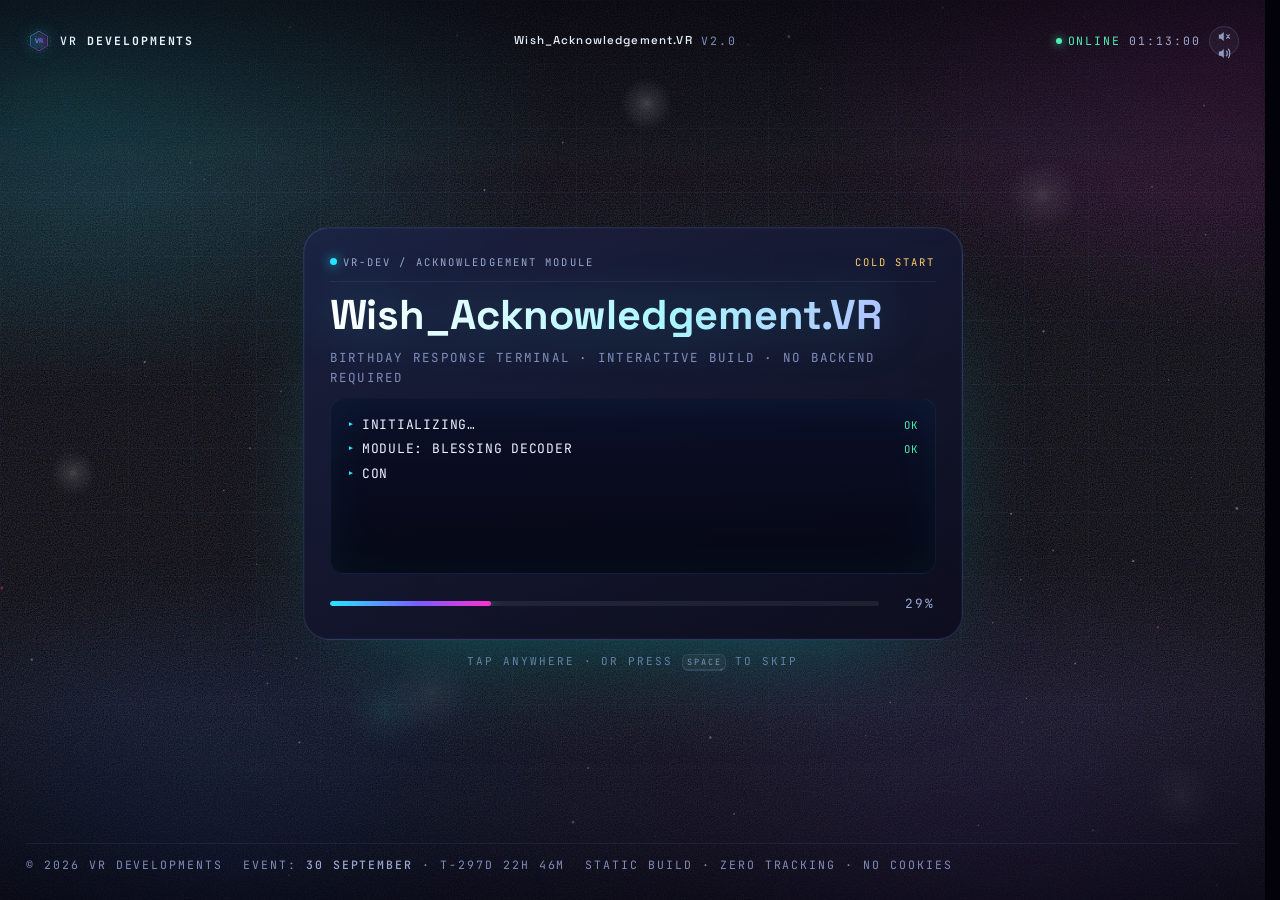
==== commit d15b4761: "Update signature role description in index.html" ====
--- a/index.html
+++ b/index.html
@@ -273,7 +273,7 @@
           <div class="signature">
             <span class="signature__label">SIGNED BY</span>
             <span class="signature__name glitch" data-text="Volam Rakshith">Volam Rakshith</span>
-            <span class="signature__role">ROLE: BIRTHDAY HUMAN · OPERATING SINCE 30 SEPTEMBER</span>
+            <span class="signature__role">ROLE: DEVELOPER / B-DAY BOY · OPERATING SINCE 30 SEPTEMBER</span>
           </div>
 
           <div class="divider" aria-hidden="true"></div>
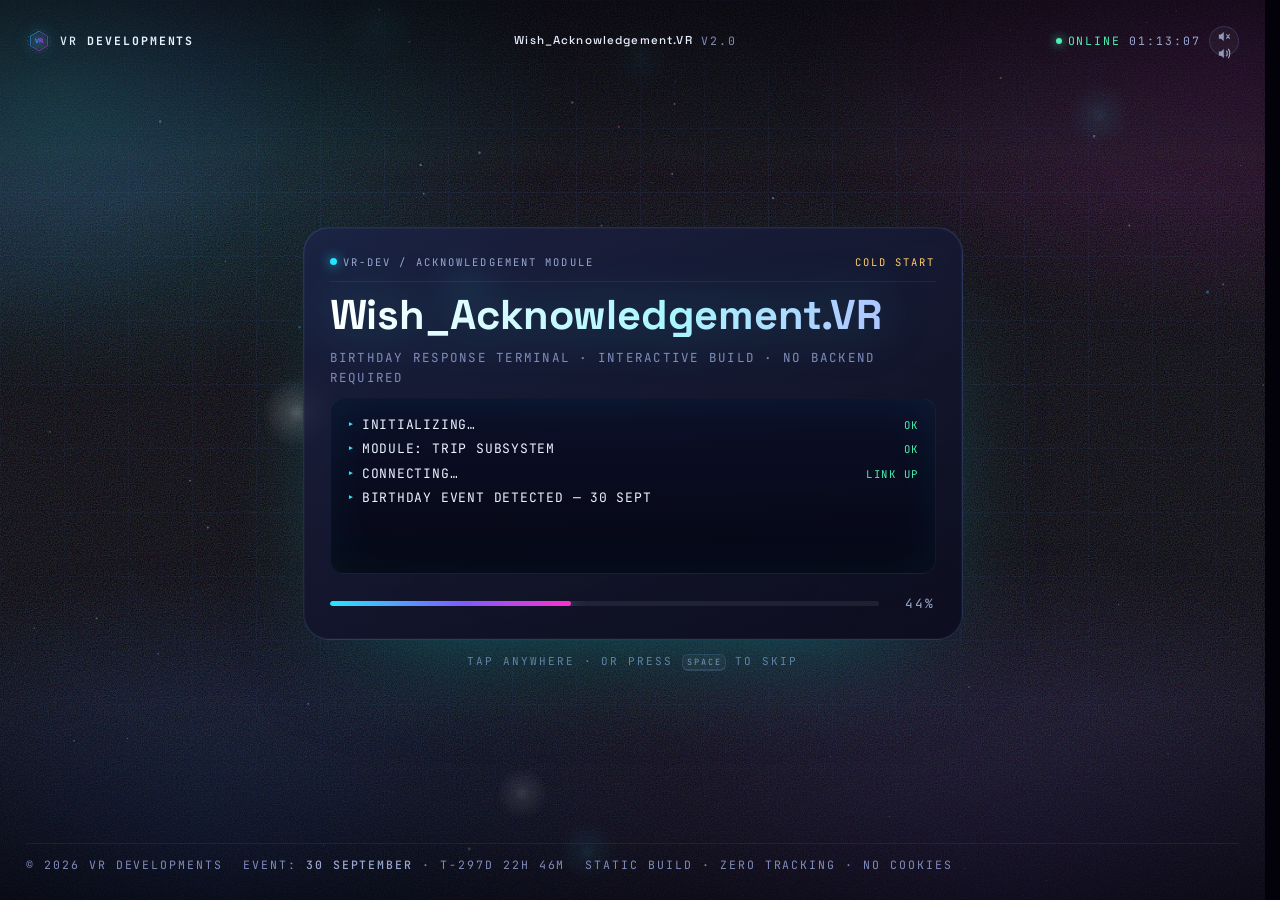
==== commit da2f5d51: "Update index.html" ====
--- a/index.html
+++ b/index.html
@@ -231,7 +231,92 @@
         </p>
       </div>
     </section>
-
+<!-- ══════════════════════════════════════════════════════════════════════
+     FRIENDSHIP TEST
+     ══════════════════════════════════════════════════════════════════════ -->
+<section class="scene scene--friendship" id="scene-friendship" data-scene="friendship" aria-label="Friendship test">
+
+  <div class="panel panel--friendship" id="friendship-panel">
+    <div class="panel__corner panel__corner--tl" aria-hidden="true"></div>
+    <div class="panel__corner panel__corner--tr" aria-hidden="true"></div>
+    <div class="panel__corner panel__corner--bl" aria-hidden="true"></div>
+    <div class="panel__corner panel__corner--br" aria-hidden="true"></div>
+
+    <span class="pill pill--live"><i></i>RELATIONSHIP ANALYSIS</span>
+
+    <h2 class="friendship__title">SCANNING RELATIONSHIP DATA...</h2>
+
+    <div class="friendship__stats">
+      <div class="friendship__stat">
+        <div class="friendship__stat-head">
+          <span>Friendship Level</span>
+          <b>100%</b>
+        </div>
+        <div class="friendship__bar">
+          <span style="--friendship-fill: 100%"></span>
+        </div>
+      </div>
+
+      <div class="friendship__stat">
+        <div class="friendship__stat-head">
+          <span>Chaos Compatibility</span>
+          <b>92%</b>
+        </div>
+        <div class="friendship__bar">
+          <span style="--friendship-fill: 92%"></span>
+        </div>
+      </div>
+
+      <div class="friendship__stat">
+        <div class="friendship__stat-head">
+          <span>Trust Level</span>
+          <b>100%</b>
+        </div>
+        <div class="friendship__bar">
+          <span style="--friendship-fill: 100%"></span>
+        </div>
+      </div>
+
+      <div class="friendship__stat">
+        <div class="friendship__stat-head">
+          <span>Birthday Support</span>
+          <b>100%</b>
+        </div>
+        <div class="friendship__bar">
+          <span style="--friendship-fill: 100%"></span>
+        </div>
+      </div>
+    </div>
+
+    <div class="friendship__strength">
+      <span>Friendship Strength</span>
+      <strong>NOT TESTED YET</strong>
+    </div>
+
+    <div class="friendship__result-label">RESULT:</div>
+
+    <div class="friendship__reveal" id="friendship-reveal" hidden aria-live="polite">
+      <span>NO TEST NEEDED.</span>
+      <span>JUST KIDDING 😁</span>
+      <strong>WE'RE BEST FRIENDS. 🫂</strong>
+    </div>
+
+    <button type="button" class="cta friendship__cta" id="btn-test-friendship">
+      <span class="cta__ring" aria-hidden="true"></span>
+      <span class="cta__halo" aria-hidden="true"></span>
+      <span class="cta__inner">
+        <span class="cta__label">TEST FRIENDSHIP</span>
+        <span class="cta__sub">Begin relationship analysis</span>
+      </span>
+    </button>
+
+    <button type="button" class="btn btn--primary friendship__continue" id="btn-friendship-continue" hidden>
+      <span class="btn__label">CONTINUE</span>
+      <span class="btn__arrow" aria-hidden="true">▸</span>
+    </button>
+
+  </div>
+</section>
     <!-- ── SCENE 3 : ACKNOWLEDGED ───────────────────────────────────── -->
     <section class="scene scene--result" id="scene-result" data-scene="result" aria-label="Wish acknowledged">
       <div class="panel panel--result">
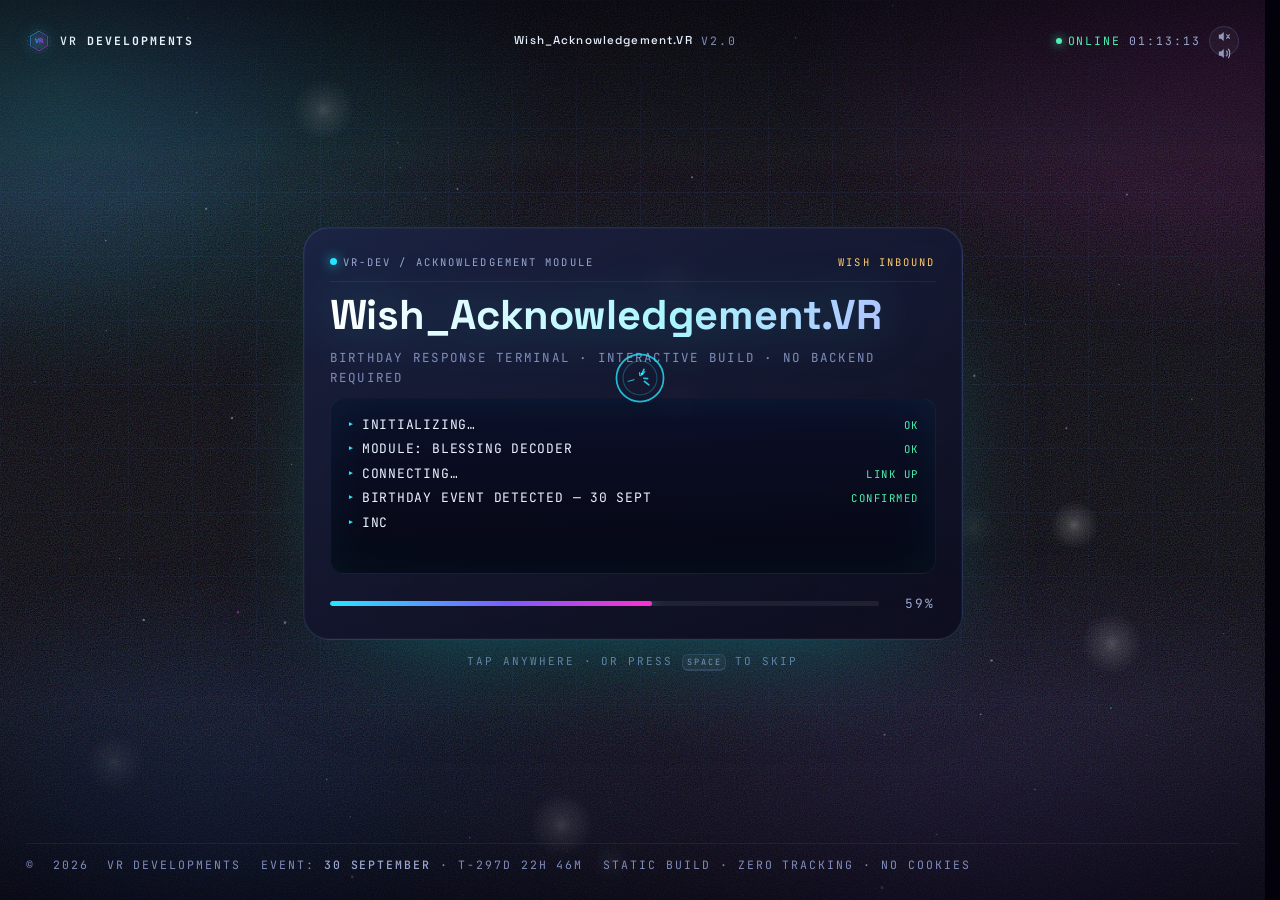
==== commit 2b24caf9: "Update index.html" ====
--- a/index.html
+++ b/index.html
@@ -5,7 +5,6 @@
 <meta name="viewport" content="width=device-width, initial-scale=1, viewport-fit=cover" />
 <title>Wish_Acknowledgement.VR</title>
 
-<!-- ── Meta ─────────────────────────────────────────────────────────────── -->
 <meta name="description" content="Wish_Acknowledgement.VR — an interactive acknowledgement terminal that logs your birthday wish. A VR Developments mini-project." />
 <meta name="author" content="Volam Rakshith · VR Developments" />
 <meta name="theme-color" content="#05030f" />
@@ -13,11 +12,6 @@
 <meta name="format-detection" content="telephone=no" />
 <meta name="robots" content="index, follow" />
 
-<!-- Open Graph / link preview (what friends see when the link is pasted in a chat)
-     The image path is relative — most modern clients resolve it against the page
-     URL. If your preview ever fails to render, replace it with the absolute
-     URL of your Pages site, e.g.
-     <meta property="og:image" content="https://YOUR-PAGES-URL/assets/img/og-cover.png" /> -->
 <meta property="og:type" content="website" />
 <meta property="og:site_name" content="VR Developments" />
 <meta property="og:title" content="Wish_Acknowledgement.VR" />
@@ -27,20 +21,18 @@
 <meta property="og:image:width" content="1200" />
 <meta property="og:image:height" content="630" />
 <meta property="og:image:alt" content="Wish_Acknowledgement.VR terminal with an ACKNOWLEDGE WISH button, branded VR Developments." />
+
 <meta name="twitter:card" content="summary_large_image" />
 <meta name="twitter:title" content="Wish_Acknowledgement.VR" />
 <meta name="twitter:description" content="Incoming birthday wish detected. Acknowledge it inside the terminal." />
 <meta name="twitter:image" content="assets/img/og-cover.png" />
 
-<!-- Installable web app (friends can add it to their home screen) -->
 <link rel="manifest" href="site.webmanifest" />
 <link rel="apple-touch-icon" href="assets/img/apple-touch-icon.png" />
 <meta name="apple-mobile-web-app-title" content="Wish_Ack.VR" />
 
-<!-- Inline SVG favicon: no external asset, no 404s -->
 <link rel="icon" href="data:image/svg+xml,%3Csvg xmlns='http://www.w3.org/2000/svg' viewBox='0 0 64 64'%3E%3Crect width='64' height='64' rx='14' fill='%23060517'/%3E%3Cpath d='M32 9 53 21v22L32 55 11 43V21z' fill='none' stroke='%2327e6ff' stroke-width='3'/%3E%3Ctext x='32' y='41' font-family='monospace' font-size='21' font-weight='700' fill='%23ff2fd0' text-anchor='middle'%3EVR%3C/text%3E%3C/svg%3E" />
 
-<!-- Premium typography (optional: page degrades gracefully to system fonts) -->
 <link rel="preconnect" href="https://fonts.googleapis.com" />
 <link rel="preconnect" href="https://fonts.gstatic.com" crossorigin />
 <link rel="stylesheet" href="https://fonts.googleapis.com/css2?family=Space+Grotesk:wght@400;500;600;700&family=JetBrains+Mono:wght@400;500;700&display=swap" />
@@ -50,9 +42,6 @@
 
 <body>
 
-<!-- ══════════════════════════════════════════════════════════════════════
-     AMBIENT BACKGROUND LAYERS  (cheap CSS layers + 2 canvases)
-     ══════════════════════════════════════════════════════════════════════ -->
 <div class="bg bg--grid" aria-hidden="true"></div>
 <div class="bg bg--aurora" aria-hidden="true"></div>
 <div class="bg bg--spot" id="bg-spot" aria-hidden="true"></div>
@@ -63,9 +52,6 @@
 <canvas id="fx-front" class="bg bg--canvas bg--canvas-front" aria-hidden="true"></canvas>
 <div class="flash" id="flash" aria-hidden="true"></div>
 
-<!-- ══════════════════════════════════════════════════════════════════════
-     SVG SPRITE — VR Developments mark (no external assets required)
-     ══════════════════════════════════════════════════════════════════════ -->
 <svg class="sprite" aria-hidden="true" focusable="false" width="0" height="0">
   <defs>
     <linearGradient id="vrGrad" x1="0" y1="0" x2="1" y2="1">
@@ -73,6 +59,7 @@
       <stop offset="50%" stop-color="#7c5cff" />
       <stop offset="100%" stop-color="#ff2fd0" />
     </linearGradient>
+
     <linearGradient id="vrGradSoft" x1="0" y1="1" x2="1" y2="0">
       <stop offset="0%" stop-color="#27e6ff" stop-opacity=".25" />
       <stop offset="100%" stop-color="#ff2fd0" stop-opacity=".25" />
@@ -83,19 +70,37 @@
         <circle cx="80" cy="80" r="70" fill="none" stroke="url(#vrGrad)" stroke-width="1.4"
                 stroke-dasharray="9 15" opacity=".75" />
       </g>
+
       <g class="vr-mark__ring-inner">
         <circle cx="80" cy="80" r="58" fill="none" stroke="#27e6ff" stroke-width="1"
                 stroke-dasharray="2 9" opacity=".45" />
       </g>
+
       <circle cx="80" cy="80" r="48" fill="url(#vrGradSoft)" opacity=".55" />
-      <path class="vr-mark__hex" d="M80 20 L132 50 V110 L80 140 L28 110 V50 Z"
-            fill="none" stroke="url(#vrGrad)" stroke-width="2.6"
+
+      <path class="vr-mark__hex"
+            d="M80 20 L132 50 V110 L80 140 L28 110 V50 Z"
+            fill="none"
+            stroke="url(#vrGrad)"
+            stroke-width="2.6"
             stroke-linejoin="round" />
-      <path class="vr-mark__hex-glint" d="M28 50 L80 80 L132 50" fill="none"
-            stroke="url(#vrGrad)" stroke-width="1.2" opacity=".5" />
-      <path class="vr-mark__hex-glint" d="M80 80 V140" fill="none"
-            stroke="url(#vrGrad)" stroke-width="1.2" opacity=".5" />
+
+      <path class="vr-mark__hex-glint"
+            d="M28 50 L80 80 L132 50"
+            fill="none"
+            stroke="url(#vrGrad)"
+            stroke-width="1.2"
+            opacity=".5" />
+
+      <path class="vr-mark__hex-glint"
+            d="M80 80 V140"
+            fill="none"
+            stroke="url(#vrGrad)"
+            stroke-width="1.2"
+            opacity=".5" />
+
       <text class="vr-mark__mono" x="80" y="93" text-anchor="middle">VR</text>
+
       <g class="vr-mark__orbit">
         <circle cx="80" cy="10" r="3.4" fill="#27e6ff" />
       </g>
@@ -103,34 +108,56 @@
 
     <symbol id="ic-sound-on" viewBox="0 0 24 24">
       <path d="M4 9h3l4-3.5v13L7 15H4z" fill="currentColor" opacity=".9" />
-      <path d="M15 8.5c1.2 1 1.2 6 0 7M17.6 6c2.4 2.2 2.4 9.8 0 12" fill="none"
-            stroke="currentColor" stroke-width="1.6" stroke-linecap="round" />
+      <path d="M15 8.5c1.2 1 1.2 6 0 7M17.6 6c2.4 2.2 2.4 9.8 0 12"
+            fill="none"
+            stroke="currentColor"
+            stroke-width="1.6"
+            stroke-linecap="round" />
     </symbol>
+
     <symbol id="ic-sound-off" viewBox="0 0 24 24">
       <path d="M4 9h3l4-3.5v13L7 15H4z" fill="currentColor" opacity=".9" />
-      <path d="M15 9.5l4 5m0-5l-4 5" fill="none" stroke="currentColor"
-            stroke-width="1.6" stroke-linecap="round" />
+      <path d="M15 9.5l4 5m0-5l-4 5"
+            fill="none"
+            stroke="currentColor"
+            stroke-width="1.6"
+            stroke-linecap="round" />
     </symbol>
   </defs>
 </svg>
 
-<!-- ══════════════════════════════════════════════════════════════════════
-     APP SHELL
-     ══════════════════════════════════════════════════════════════════════ -->
 <div class="shell" id="shell">
 
-  <!-- ── TOP HUD ─────────────────────────────────────────────────────── -->
   <header class="hud hud--top">
     <div class="hud__group">
       <span class="hud__mark" aria-hidden="true">
-        <!-- Inline (not <use>) so the CSS keyframes can drive the rings -->
         <svg viewBox="0 0 160 160" focusable="false">
-          <g class="vr-mark__ring-outer"><circle cx="80" cy="80" r="70" fill="none" stroke="url(#vrGrad)" stroke-width="2" stroke-dasharray="9 15" opacity=".8"/></g>
-          <circle cx="80" cy="80" r="48" fill="url(#vrGradSoft)" opacity=".5"/>
-          <path class="vr-mark__hex" d="M80 20 L132 50 V110 L80 140 L28 110 V50 Z" fill="none" stroke="url(#vrGrad)" stroke-width="3.4" stroke-linejoin="round"/>
-          <text class="vr-mark__mono" x="80" y="93" text-anchor="middle">VR</text>
+          <g class="vr-mark__ring-outer">
+            <circle cx="80" cy="80" r="70" fill="none"
+                    stroke="url(#vrGrad)"
+                    stroke-width="2"
+                    stroke-dasharray="9 15"
+                    opacity=".8"/>
+          </g>
+
+          <circle cx="80" cy="80" r="48"
+                  fill="url(#vrGradSoft)"
+                  opacity=".5"/>
+
+          <path class="vr-mark__hex"
+                d="M80 20 L132 50 V110 L80 140 L28 110 V50 Z"
+                fill="none"
+                stroke="url(#vrGrad)"
+                stroke-width="3.4"
+                stroke-linejoin="round"/>
+
+          <text class="vr-mark__mono"
+                x="80"
+                y="93"
+                text-anchor="middle">VR</text>
         </svg>
       </span>
+
       <span class="hud__brand">
         <span class="hud__brand-full">VR&nbsp;<b>DEVELOPMENTS</b></span>
         <span class="hud__brand-short">VR&nbsp;<b>DEV</b></span>
@@ -143,286 +170,681 @@
     </div>
 
     <div class="hud__group hud__group--end">
-      <span class="hud__live" title="System online"><i class="hud__dot"></i><span class="hud__live-txt">ONLINE</span></span>
-      <span class="hud__clock" id="hud-clock" title="Your local time">--:--:--</span>
-      <button type="button" class="icon-btn" id="btn-sound" aria-pressed="false"
-              title="Sound is off by default" aria-label="Toggle sound effects">
-        <svg class="icon-btn__ic icon-btn__ic--off" viewBox="0 0 24 24" aria-hidden="true"><use href="#ic-sound-off" /></svg>
-        <svg class="icon-btn__ic icon-btn__ic--on" viewBox="0 0 24 24" aria-hidden="true"><use href="#ic-sound-on" /></svg>
+      <span class="hud__live">
+        <i class="hud__dot"></i>
+        <span class="hud__live-txt">ONLINE</span>
+      </span>
+
+      <span class="hud__clock"
+            id="hud-clock"
+            title="Your local time">--:--:--</span>
+
+      <button type="button"
+              class="icon-btn"
+              id="btn-sound"
+              aria-pressed="false"
+              title="Sound is off by default"
+              aria-label="Toggle sound effects">
+
+        <svg class="icon-btn__ic icon-btn__ic--off"
+             viewBox="0 0 24 24"
+             aria-hidden="true">
+          <use href="#ic-sound-off" />
+        </svg>
+
+        <svg class="icon-btn__ic icon-btn__ic--on"
+             viewBox="0 0 24 24"
+             aria-hidden="true">
+          <use href="#ic-sound-on" />
+        </svg>
       </button>
-      <button type="button" class="ghost-btn" id="btn-skip" hidden>SKIP INTRO</button>
+
+      <button type="button"
+              class="ghost-btn"
+              id="btn-skip"
+              hidden>
+        SKIP INTRO
+      </button>
     </div>
   </header>
 
-  <!-- ── STAGE (all scenes live here, absolutely stacked) ────────────── -->
   <main class="stage" id="stage">
 
-    <!-- ── SCENE 1 : SYSTEM INITIALIZATION ──────────────────────────── -->
-    <section class="scene scene--boot is-active" id="scene-boot" data-scene="boot" aria-label="System initialization">
-
-     <div class="boot__stack">
-      <!-- 1a. boot log -->
-      <div class="boot" id="boot-view-log">
-        <div class="boot__bar">
-          <span class="boot__bar-dot"></span>
-          <span class="boot__bar-title">VR-DEV / ACKNOWLEDGEMENT MODULE</span>
-          <span class="boot__bar-state" id="boot-state">COLD START</span>
-        </div>
-
-        <h1 class="boot__title glitch" data-text="Wish_Acknowledgement.VR">Wish_Acknowledgement.VR</h1>
-        <p class="boot__sub">Birthday Response Terminal · Interactive Build · No Backend Required</p>
-
-        <ul class="log" id="boot-log" aria-live="off"></ul>
-
-        <div class="progress">
-          <div class="progress__track"><span class="progress__fill" id="boot-bar"></span></div>
-          <span class="progress__pct" id="boot-pct">0%</span>
-        </div>
+    <!-- SCENE 1 : SYSTEM INITIALIZATION -->
+    <section class="scene scene--boot is-active"
+             id="scene-boot"
+             data-scene="boot"
+             aria-label="System initialization">
+
+      <div class="boot__stack">
+
+        <div class="boot" id="boot-view-log">
+
+          <div class="boot__bar">
+            <span class="boot__bar-dot"></span>
+            <span class="boot__bar-title">
+              VR-DEV / ACKNOWLEDGEMENT MODULE
+            </span>
+            <span class="boot__bar-state"
+                  id="boot-state">
+              COLD START
+            </span>
+          </div>
+
+          <h1 class="boot__title glitch"
+              data-text="Wish_Acknowledgement.VR">
+            Wish_Acknowledgement.VR
+          </h1>
+
+          <p class="boot__sub">
+            Birthday Response Terminal · Interactive Build · No Backend Required
+          </p>
+
+          <ul class="log"
+              id="boot-log"
+              aria-live="off"></ul>
+
+          <div class="progress">
+            <div class="progress__track">
+              <span class="progress__fill"
+                    id="boot-bar"></span>
+            </div>
+
+            <span class="progress__pct"
+                  id="boot-pct">
+              0%
+            </span>
+          </div>
+        </div>
+
+        <div class="reveal"
+             id="boot-view-name"
+             aria-hidden="true">
+
+          <span class="reveal__eyebrow">
+            <i></i>SENDER IDENTIFIED
+          </span>
+
+          <div class="reveal__name-wrap">
+            <h2 class="reveal__name glitch"
+                id="reveal-name"
+                data-text="">—</h2>
+
+            <span class="reveal__sweep"
+                  aria-hidden="true"></span>
+          </div>
+
+          <p class="reveal__line"
+             id="reveal-line">
+            Access granted. Preparing acknowledgement interface…
+          </p>
+
+          <div class="reveal__chips">
+            <span class="chip">MATCH: 100%</span>
+            <span class="chip">ENCRYPTION: OFF (BIRTHDAY)</span>
+          </div>
+        </div>
+
       </div>
 
-      <!-- 1b. identity reveal (cross-fades over the log) -->
-      <div class="reveal" id="boot-view-name" aria-hidden="true">
-        <span class="reveal__eyebrow"><i></i>SENDER IDENTIFIED</span>
-        <div class="reveal__name-wrap">
-          <h2 class="reveal__name glitch" id="reveal-name" data-text="">—</h2>
-          <span class="reveal__sweep" aria-hidden="true"></span>
-        </div>
-        <p class="reveal__line" id="reveal-line">Access granted. Preparing acknowledgement interface…</p>
-        <div class="reveal__chips">
-          <span class="chip">MATCH: 100%</span>
-          <span class="chip">ENCRYPTION: OFF (BIRTHDAY)</span>
-        </div>
-      </div>
-     </div>
-
-      <p class="boot__hint" id="boot-hint">Tap anywhere<span class="kbd-hint"> · or press <kbd>SPACE</kbd></span> to skip</p>
+      <p class="boot__hint"
+         id="boot-hint">
+        Tap anywhere
+        <span class="kbd-hint">
+          · or press <kbd>SPACE</kbd>
+        </span>
+        to skip
+      </p>
     </section>
 
-    <!-- ── SCENE 2 : WISH DETECTED ──────────────────────────────────── -->
-    <section class="scene scene--detect" id="scene-detect" data-scene="detect" aria-label="Incoming birthday wish detected">
-      <div class="panel panel--wish" id="wish-panel">
-        <div class="panel__corner panel__corner--tl" aria-hidden="true"></div>
-        <div class="panel__corner panel__corner--tr" aria-hidden="true"></div>
-        <div class="panel__corner panel__corner--bl" aria-hidden="true"></div>
-        <div class="panel__corner panel__corner--br" aria-hidden="true"></div>
-
-        <span class="pill pill--live"><i></i>INCOMING TRANSMISSION</span>
-
-        <h2 class="wish__title">BIRTHDAY WISH DETECTED</h2>
+
+    <!-- SCENE 2 : WISH DETECTED -->
+    <section class="scene scene--detect"
+             id="scene-detect"
+             data-scene="detect"
+             aria-label="Incoming birthday wish detected">
+
+      <div class="panel panel--wish"
+           id="wish-panel">
+
+        <div class="panel__corner panel__corner--tl"
+             aria-hidden="true"></div>
+
+        <div class="panel__corner panel__corner--tr"
+             aria-hidden="true"></div>
+
+        <div class="panel__corner panel__corner--bl"
+             aria-hidden="true"></div>
+
+        <div class="panel__corner panel__corner--br"
+             aria-hidden="true"></div>
+
+        <span class="pill pill--live">
+          <i></i>INCOMING TRANSMISSION
+        </span>
+
+        <h2 class="wish__title">
+          BIRTHDAY WISH DETECTED
+        </h2>
 
         <div class="sender">
           <span class="sender__label">SENDER</span>
-          <span class="sender__name glitch" data-name-slot data-text="">—</span>
-        </div>
-
-        <ul class="readout" id="wish-readout"></ul>
-
-        <button type="button" class="cta" id="btn-acknowledge">
-          <span class="cta__ring" aria-hidden="true"></span>
-          <span class="cta__halo" aria-hidden="true"></span>
+
+          <span class="sender__name glitch"
+                data-name-slot
+                data-text="">—</span>
+        </div>
+
+        <ul class="readout"
+            id="wish-readout"></ul>
+
+        <button type="button"
+                class="cta"
+                id="btn-acknowledge">
+
+          <span class="cta__ring"
+                aria-hidden="true"></span>
+
+          <span class="cta__halo"
+                aria-hidden="true"></span>
+
           <span class="cta__inner">
-            <span class="cta__label" data-label="ACKNOWLEDGE WISH">ACKNOWLEDGE WISH</span>
-            <span class="cta__sub">Tap to process<span class="kbd-hint"> · or press <kbd>SPACE</kbd></span></span>
+
+            <span class="cta__label"
+                  data-label="ACKNOWLEDGE WISH">
+              ACKNOWLEDGE WISH
+            </span>
+
+            <span class="cta__sub">
+              Tap to process
+              <span class="kbd-hint">
+                · or press <kbd>SPACE</kbd>
+              </span>
+            </span>
+
           </span>
         </button>
 
         <p class="panel__foot">
-          Everything runs locally in your browser. Nothing is stored, tracked, or uploaded — except the wish. That is archived forever.
+          Everything runs locally in your browser.
+          Nothing is stored, tracked, or uploaded — except the wish.
+          That is archived forever.
         </p>
       </div>
     </section>
-<!-- ══════════════════════════════════════════════════════════════════════
-     FRIENDSHIP TEST
-     ══════════════════════════════════════════════════════════════════════ -->
-<section class="scene scene--friendship" id="scene-friendship" data-scene="friendship" aria-label="Friendship test">
-
-  <div class="panel panel--friendship" id="friendship-panel">
-    <div class="panel__corner panel__corner--tl" aria-hidden="true"></div>
-    <div class="panel__corner panel__corner--tr" aria-hidden="true"></div>
-    <div class="panel__corner panel__corner--bl" aria-hidden="true"></div>
-    <div class="panel__corner panel__corner--br" aria-hidden="true"></div>
-
-    <span class="pill pill--live"><i></i>RELATIONSHIP ANALYSIS</span>
-
-    <h2 class="friendship__title">SCANNING RELATIONSHIP DATA...</h2>
-
-    <div class="friendship__stats">
-      <div class="friendship__stat">
-        <div class="friendship__stat-head">
-          <span>Friendship Level</span>
-          <b>100%</b>
-        </div>
-        <div class="friendship__bar">
-          <span style="--friendship-fill: 100%"></span>
+
+
+    <!-- SCENE 3 : FRIENDSHIP TEST -->
+    <section class="scene scene--friendship"
+             id="scene-friendship"
+             data-scene="friendship"
+             aria-label="Friendship test">
+
+      <div class="panel panel--friendship"
+           id="friendship-panel">
+
+        <div class="panel__corner panel__corner--tl"
+             aria-hidden="true"></div>
+
+        <div class="panel__corner panel__corner--tr"
+             aria-hidden="true"></div>
+
+        <div class="panel__corner panel__corner--bl"
+             aria-hidden="true"></div>
+
+        <div class="panel__corner panel__corner--br"
+             aria-hidden="true"></div>
+
+        <span class="pill pill--live friendship__pill">
+          <i></i>RELATIONSHIP ANALYSIS
+        </span>
+
+        <h2 class="friendship__title">
+          SCANNING RELATIONSHIP DATA...
+        </h2>
+
+        <div class="friendship__scanline"
+             aria-hidden="true"></div>
+
+        <div class="friendship__stats">
+
+          <div class="friendship__stat"
+               data-score="100">
+
+            <div class="friendship__stat-head">
+              <span>Friendship Level</span>
+              <strong class="friendship__value">0%</strong>
+            </div>
+
+            <div class="friendship__bar">
+              <span class="friendship__fill"></span>
+            </div>
+          </div>
+
+
+          <div class="friendship__stat"
+               data-score="92">
+
+            <div class="friendship__stat-head">
+              <span>Chaos Compatibility</span>
+              <strong class="friendship__value">0%</strong>
+            </div>
+
+            <div class="friendship__bar">
+              <span class="friendship__fill"></span>
+            </div>
+          </div>
+
+
+          <div class="friendship__stat"
+               data-score="100">
+
+            <div class="friendship__stat-head">
+              <span>Trust Level</span>
+              <strong class="friendship__value">0%</strong>
+            </div>
+
+            <div class="friendship__bar">
+              <span class="friendship__fill"></span>
+            </div>
+          </div>
+
+
+          <div class="friendship__stat"
+               data-score="100">
+
+            <div class="friendship__stat-head">
+              <span>Birthday Support</span>
+              <strong class="friendship__value">0%</strong>
+            </div>
+
+            <div class="friendship__bar">
+              <span class="friendship__fill"></span>
+            </div>
+          </div>
+
+        </div>
+
+        <div class="friendship__strength">
+          <span>Friendship Strength</span>
+
+          <strong id="friendship-strength">
+            NOT TESTED YET
+          </strong>
+        </div>
+
+        <div class="friendship__status"
+             id="friendship-status">
+          SYSTEM READY · WAITING FOR TEST
+        </div>
+
+        <div class="actions friendship__actions">
+
+          <button type="button"
+                  class="btn btn--primary"
+                  id="btn-test-friendship">
+
+            <span class="btn__label">
+              TEST FRIENDSHIP
+            </span>
+
+            <span class="btn__arrow"
+                  aria-hidden="true">
+              ▸
+            </span>
+          </button>
+
         </div>
       </div>
-
-      <div class="friendship__stat">
-        <div class="friendship__stat-head">
-          <span>Chaos Compatibility</span>
-          <b>92%</b>
-        </div>
-        <div class="friendship__bar">
-          <span style="--friendship-fill: 92%"></span>
+    </section>
+
+
+    <!-- SCENE 4 : FRIENDSHIP REVEAL -->
+    <section class="scene scene--friendship-reveal"
+             id="scene-friendship-reveal"
+             data-scene="friendship-reveal"
+             aria-label="Friendship test result">
+
+      <div class="panel panel--friendship-reveal"
+           id="friendship-reveal">
+
+        <div class="friendship-reveal__scan"
+             aria-hidden="true"></div>
+
+        <div class="friendship-reveal__terminal">
+          <span>RELATIONSHIP TEST</span>
+          <span>RESULT: CLASSIFIED</span>
+        </div>
+
+        <h2 class="friendship-reveal__title">
+          NO TEST NEEDED.
+        </h2>
+
+        <p class="friendship-reveal__joke">
+          JUST KIDDING 😁
+        </p>
+
+        <p class="friendship-reveal__final">
+          WE'RE BEST FRIENDS. 🫂
+        </p>
+
+        <div class="friendship-reveal__pulse"
+             aria-hidden="true">
+          <span></span>
+          <span></span>
+          <span></span>
+        </div>
+
+        <div class="actions friendship-reveal__actions">
+
+          <button type="button"
+                  class="btn btn--primary"
+                  id="btn-friendship-continue">
+
+            <span class="btn__label">
+              CONTINUE
+            </span>
+
+            <span class="btn__arrow"
+                  aria-hidden="true">
+              ▸
+            </span>
+          </button>
+
         </div>
       </div>
-
-      <div class="friendship__stat">
-        <div class="friendship__stat-head">
-          <span>Trust Level</span>
-          <b>100%</b>
-        </div>
-        <div class="friendship__bar">
-          <span style="--friendship-fill: 100%"></span>
-        </div>
-      </div>
-
-      <div class="friendship__stat">
-        <div class="friendship__stat-head">
-          <span>Birthday Support</span>
-          <b>100%</b>
-        </div>
-        <div class="friendship__bar">
-          <span style="--friendship-fill: 100%"></span>
-        </div>
-      </div>
-    </div>
-
-    <div class="friendship__strength">
-      <span>Friendship Strength</span>
-      <strong>NOT TESTED YET</strong>
-    </div>
-
-    <div class="friendship__result-label">RESULT:</div>
-
-    <div class="friendship__reveal" id="friendship-reveal" hidden aria-live="polite">
-      <span>NO TEST NEEDED.</span>
-      <span>JUST KIDDING 😁</span>
-      <strong>WE'RE BEST FRIENDS. 🫂</strong>
-    </div>
-
-    <button type="button" class="cta friendship__cta" id="btn-test-friendship">
-      <span class="cta__ring" aria-hidden="true"></span>
-      <span class="cta__halo" aria-hidden="true"></span>
-      <span class="cta__inner">
-        <span class="cta__label">TEST FRIENDSHIP</span>
-        <span class="cta__sub">Begin relationship analysis</span>
-      </span>
-    </button>
-
-    <button type="button" class="btn btn--primary friendship__continue" id="btn-friendship-continue" hidden>
-      <span class="btn__label">CONTINUE</span>
-      <span class="btn__arrow" aria-hidden="true">▸</span>
-    </button>
-
-  </div>
-</section>
-    <!-- ── SCENE 3 : ACKNOWLEDGED ───────────────────────────────────── -->
-    <section class="scene scene--result" id="scene-result" data-scene="result" aria-label="Wish acknowledged">
+    </section>
+
+
+    <!-- SCENE 5 : ACKNOWLEDGED / RECEIPT -->
+    <section class="scene scene--result"
+             id="scene-result"
+             data-scene="result"
+             aria-label="Wish acknowledged">
+
       <div class="panel panel--result">
-        <div class="stamp" id="result-stamp" aria-hidden="true">
-          <svg viewBox="0 0 120 120"><circle cx="60" cy="60" r="52" /><path d="M36 62l16 16 32-34" /></svg>
-        </div>
-
-        <h2 class="result__title glitch" id="result-title" data-text="WISH ACKNOWLEDGED">WISH ACKNOWLEDGED</h2>
+
+        <div class="stamp"
+             id="result-stamp"
+             aria-hidden="true">
+
+          <svg viewBox="0 0 120 120">
+            <circle cx="60"
+                    cy="60"
+                    r="52" />
+
+            <path d="M36 62l16 16 32-34" />
+          </svg>
+        </div>
+
+        <h2 class="result__title glitch"
+            id="result-title"
+            data-text="WISH ACKNOWLEDGED">
+          WISH ACKNOWLEDGED
+        </h2>
 
         <p class="result__line">
-          <b data-name-slot>—</b>, your birthday wish has been successfully received.
+          <b data-name-slot>—</b>,
+          your birthday wish has been successfully received.
         </p>
 
         <div class="terminal">
+
           <div class="terminal__bar">
             <span class="terminal__bar-dot"></span>
-            <span class="terminal__bar-label">RECEIPT · WISH_LOG.TXT</span>
-            <span class="terminal__bar-id" id="receipt-id">VR-0000-0000</span>
-          </div>
-          <ul class="status" id="status-list"></ul>
+
+            <span class="terminal__bar-label">
+              RECEIPT · WISH_LOG.TXT
+            </span>
+
+            <span class="terminal__bar-id"
+                  id="receipt-id">
+              VR-0000-0000
+            </span>
+          </div>
+
+          <ul class="status"
+              id="status-list"></ul>
         </div>
 
         <div class="actions">
-          <button type="button" class="btn btn--primary" id="btn-continue">
-            <span class="btn__label">CONTINUE</span><span class="btn__arrow" aria-hidden="true">▸</span>
+
+          <button type="button"
+                  class="btn btn--primary"
+                  id="btn-continue">
+
+            <span class="btn__label">
+              CONTINUE
+            </span>
+
+            <span class="btn__arrow"
+                  aria-hidden="true">
+              ▸
+            </span>
           </button>
-          <button type="button" class="btn btn--ghost" id="btn-replay-a">REPLAY</button>
+
+          <button type="button"
+                  class="btn btn--ghost"
+                  id="btn-replay-a">
+            REPLAY
+          </button>
+
         </div>
       </div>
     </section>
 
-    <!-- ── SCENE 4 : FINAL / SIGN-OFF ───────────────────────────────── -->
-    <section class="scene scene--final" id="scene-final" data-scene="final" aria-label="Acknowledgement complete">
+
+    <!-- SCENE 6 : FINAL / SIGN-OFF -->
+    <section class="scene scene--final"
+             id="scene-final"
+             data-scene="final"
+             aria-label="Acknowledgement complete">
+
       <div class="final">
-        <span class="final__eyebrow">TRANSMISSION COMPLETE</span>
-        <h2 class="final__title">Wish Acknowledgement Complete.</h2>
+
+        <span class="final__eyebrow">
+          TRANSMISSION COMPLETE
+        </span>
+
+        <h2 class="final__title">
+          Wish Acknowledgement Complete.
+        </h2>
 
         <div class="card">
+
           <div class="signature">
-            <span class="signature__label">SIGNED BY</span>
-            <span class="signature__name glitch" data-text="Volam Rakshith">Volam Rakshith</span>
-            <span class="signature__role">ROLE: DEVELOPER / B-DAY BOY · OPERATING SINCE 30 SEPTEMBER</span>
-          </div>
-
-          <div class="divider" aria-hidden="true"></div>
+
+            <span class="signature__label">
+              SIGNED BY
+            </span>
+
+            <span class="signature__name glitch"
+                  data-text="Volam Rakshith">
+              Volam Rakshith
+            </span>
+
+            <span class="signature__role">
+              ROLE: DEVELOPER / B-DAY BOY · OPERATING SINCE 30 SEPTEMBER
+            </span>
+
+          </div>
+
+          <div class="divider"
+               aria-hidden="true"></div>
 
           <div class="vrbrand">
-            <span class="vrbrand__mark" role="img" aria-label="VR Developments logo">
-              <svg viewBox="0 0 160 160" focusable="false">
+
+            <span class="vrbrand__mark"
+                  role="img"
+                  aria-label="VR Developments logo">
+
+              <svg viewBox="0 0 160 160"
+                   focusable="false">
+
                 <g class="vr-mark__ring-outer">
-                  <circle cx="80" cy="80" r="70" fill="none" stroke="url(#vrGrad)" stroke-width="1.6" stroke-dasharray="9 15" opacity=".8"/>
+                  <circle cx="80"
+                          cy="80"
+                          r="70"
+                          fill="none"
+                          stroke="url(#vrGrad)"
+                          stroke-width="1.6"
+                          stroke-dasharray="9 15"
+                          opacity=".8"/>
                 </g>
+
                 <g class="vr-mark__ring-inner">
-                  <circle cx="80" cy="80" r="58" fill="none" stroke="#27e6ff" stroke-width="1.1" stroke-dasharray="2 9" opacity=".5"/>
+                  <circle cx="80"
+                          cy="80"
+                          r="58"
+                          fill="none"
+                          stroke="#27e6ff"
+                          stroke-width="1.1"
+                          stroke-dasharray="2 9"
+                          opacity=".5"/>
                 </g>
-                <circle class="vr-mark__core-pulse" cx="80" cy="80" r="48" fill="url(#vrGradSoft)" opacity=".55"/>
-                <path class="vr-mark__hex" d="M80 20 L132 50 V110 L80 140 L28 110 V50 Z" fill="none" stroke="url(#vrGrad)" stroke-width="2.6" stroke-linejoin="round"/>
-                <path class="vr-mark__hex-glint" d="M28 50 L80 80 L132 50" fill="none" stroke="url(#vrGrad)" stroke-width="1.2" opacity=".5"/>
-                <path class="vr-mark__hex-glint" d="M80 80 V140" fill="none" stroke="url(#vrGrad)" stroke-width="1.2" opacity=".5"/>
-                <text class="vr-mark__mono" x="80" y="93" text-anchor="middle">VR</text>
-                <g class="vr-mark__orbit"><circle cx="80" cy="10" r="3.4" fill="#27e6ff"/></g>
+
+                <circle class="vr-mark__core-pulse"
+                        cx="80"
+                        cy="80"
+                        r="48"
+                        fill="url(#vrGradSoft)"
+                        opacity=".55"/>
+
+                <path class="vr-mark__hex"
+                      d="M80 20 L132 50 V110 L80 140 L28 110 V50 Z"
+                      fill="none"
+                      stroke="url(#vrGrad)"
+                      stroke-width="2.6"
+                      stroke-linejoin="round"/>
+
+                <path class="vr-mark__hex-glint"
+                      d="M28 50 L80 80 L132 50"
+                      fill="none"
+                      stroke="url(#vrGrad)"
+                      stroke-width="1.2"
+                      opacity=".5"/>
+
+                <path class="vr-mark__hex-glint"
+                      d="M80 80 V140"
+                      fill="none"
+                      stroke="url(#vrGrad)"
+                      stroke-width="1.2"
+                      opacity=".5"/>
+
+                <text class="vr-mark__mono"
+                      x="80"
+                      y="93"
+                      text-anchor="middle">
+                  VR
+                </text>
+
+                <g class="vr-mark__orbit">
+                  <circle cx="80"
+                          cy="10"
+                          r="3.4"
+                          fill="#27e6ff"/>
+                </g>
+
               </svg>
             </span>
+
             <div class="vrbrand__text">
-              <span class="vrbrand__name"><b>VR</b> DEVELOPMENTS</span>
-              <span class="vrbrand__tag">MINI-PROJECTS · INTERACTIVE WEB · THINGS THAT GLOW</span>
+              <span class="vrbrand__name">
+                <b>VR</b> DEVELOPMENTS
+              </span>
+
+              <span class="vrbrand__tag">
+                MINI-PROJECTS · INTERACTIVE WEB · THINGS THAT GLOW
+              </span>
             </div>
           </div>
         </div>
 
         <div class="actions">
-          <button type="button" class="btn btn--primary" id="btn-copy">
-            <span class="btn__label">COPY RECEIPT</span>
+
+          <button type="button"
+                  class="btn btn--primary"
+                  id="btn-copy">
+
+            <span class="btn__label">
+              COPY RECEIPT
+            </span>
           </button>
-          <button type="button" class="btn btn--ghost" id="btn-replay-b">REPLAY EXPERIENCE</button>
+
+          <button type="button"
+                  class="btn btn--ghost"
+                  id="btn-replay-b">
+            REPLAY EXPERIENCE
+          </button>
+
         </div>
 
         <p class="final__foot">
-          Wish_Acknowledgement.VR · a <b>VR Developments</b> mini-project · static build, hosted free
-          <span class="final__sep" aria-hidden="true">·</span>
-          <span class="hud__inline" id="final-clock">--:--</span>
+          Wish_Acknowledgement.VR · a
+          <b>VR Developments</b> mini-project · static build, hosted free
+
+          <span class="final__sep"
+                aria-hidden="true">
+            ·
+          </span>
+
+          <span class="hud__inline"
+                id="final-clock">
+            --:--
+          </span>
         </p>
+
       </div>
     </section>
+
   </main>
 
-  <!-- ── BOTTOM HUD ──────────────────────────────────────────────────── -->
   <footer class="hud hud--bottom">
-    <span class="hud__meta">©&nbsp;<span id="hud-year">2026</span>&nbsp;<span class="hud__word">VR DEVELOPMENTS</span></span>
-    <span class="hud__meta hud__meta--mid">EVENT: <b>30 SEPTEMBER</b> · <span id="hud-countdown">—</span></span>
-    <span class="hud__meta hud__meta--end">STATIC BUILD · ZERO TRACKING · NO COOKIES</span>
+
+    <span class="hud__meta">
+      ©&nbsp;
+      <span id="hud-year">2026</span>&nbsp;
+      <span class="hud__word">
+        VR DEVELOPMENTS
+      </span>
+    </span>
+
+    <span class="hud__meta hud__meta--mid">
+      EVENT: <b>30 SEPTEMBER</b> ·
+      <span id="hud-countdown">—</span>
+    </span>
+
+    <span class="hud__meta hud__meta--end">
+      STATIC BUILD · ZERO TRACKING · NO COOKIES
+    </span>
+
   </footer>
 </div>
 
-<!-- Screen-reader announcements -->
-<p class="sr-only" id="sr-status" role="status" aria-live="polite"></p>
-
-<!-- Toast -->
-<div class="toast" id="toast" role="status" aria-live="polite" hidden>
-  <span class="toast__dot"></span><span class="toast__text" id="toast-text"></span>
+<p class="sr-only"
+   id="sr-status"
+   role="status"
+   aria-live="polite"></p>
+
+<div class="toast"
+     id="toast"
+     role="status"
+     aria-live="polite"
+     hidden>
+
+  <span class="toast__dot"></span>
+  <span class="toast__text"
+        id="toast-text"></span>
 </div>
 
 <noscript>
   <div class="noscript">
     <h2>Wish_Acknowledgement.VR</h2>
-    <p>This terminal needs JavaScript to boot. Your birthday wish is still happily received — consider this the offline acknowledgement. 🎂</p>
+    <p>
+      This terminal needs JavaScript to boot.
+      Your birthday wish is still happily received —
+      consider this the offline acknowledgement. 🎂
+    </p>
   </div>
 </noscript>
 
@@ -430,5 +852,6 @@
 <script src="assets/js/audio.js" defer></script>
 <script src="assets/js/fx.js" defer></script>
 <script src="assets/js/app.js" defer></script>
+
 </body>
 </html>
--- a/assets/css/style.css
+++ b/assets/css/style.css
@@ -140,6 +140,253 @@
 }
 
 .sprite { position: absolute; width: 0; height: 0; overflow: hidden; }
+
+/* ── FRIENDSHIP TEST SCENE ─────────────────────────────────────────────── */
+
+.scene--friendship {
+  --scene-col: 620px;
+}
+
+.panel--friendship {
+  text-align: center;
+  gap: clamp(12px, 2vh, 20px);
+}
+
+.friendship__title {
+  font-family: var(--font-display);
+  font-weight: 700;
+  font-size: clamp(1.15rem, 3.5vw + .25rem, 2rem);
+  line-height: 1.15;
+  letter-spacing: .05em;
+  text-transform: uppercase;
+  text-wrap: balance;
+  background: linear-gradient(
+    100deg,
+    #ffffff,
+    #a9f6ff 32%,
+    #d9c8ff 60%,
+    #ff9ad8 82%,
+    #ffffff
+  );
+  background-size: 200% 100%;
+  -webkit-background-clip: text;
+  background-clip: text;
+  color: transparent;
+  -webkit-text-fill-color: transparent;
+  filter: drop-shadow(0 0 24px rgba(39, 230, 255, .25));
+  animation: title-sheen 10s linear infinite;
+}
+
+.friendship__stats {
+  display: grid;
+  gap: clamp(9px, 1.5vh, 14px);
+  width: 100%;
+  text-align: left;
+}
+
+.friendship__stat {
+  display: grid;
+  gap: 6px;
+}
+
+.friendship__stat-head {
+  display: flex;
+  justify-content: space-between;
+  align-items: center;
+  gap: 12px;
+  font-family: var(--font-mono);
+  font-size: clamp(9.5px, .5vw + 8px, 11px);
+  letter-spacing: .1em;
+  text-transform: uppercase;
+  color: var(--c-dim);
+}
+
+.friendship__stat-head b {
+  color: var(--c-cyan);
+  font-weight: 700;
+  white-space: nowrap;
+}
+
+.friendship__bar {
+  width: 100%;
+  height: 7px;
+  border: 1px solid var(--line);
+  border-radius: 999px;
+  background: rgba(255, 255, 255, .035);
+  overflow: hidden;
+  box-shadow: inset 0 0 16px rgba(0, 0, 0, .4);
+}
+
+.friendship__bar span {
+  display: block;
+  width: var(--friendship-fill);
+  height: 100%;
+  border-radius: inherit;
+  background: linear-gradient(
+    90deg,
+    var(--c-cyan),
+    var(--c-violet),
+    var(--c-magenta)
+  );
+  box-shadow:
+    0 0 12px rgba(39, 230, 255, .65),
+    0 0 20px rgba(255, 47, 208, .3);
+  transform-origin: left;
+  animation: friendship-bar-in 900ms var(--ease) both;
+}
+
+@keyframes friendship-bar-in {
+  from {
+    transform: scaleX(0);
+    opacity: .35;
+  }
+  to {
+    transform: scaleX(1);
+    opacity: 1;
+  }
+}
+
+.friendship__strength {
+  display: flex;
+  align-items: center;
+  justify-content: space-between;
+  gap: 12px;
+  width: 100%;
+  padding: .8em 1em;
+  border-radius: var(--r-md);
+  border: 1px solid var(--line-soft);
+  background: rgba(6, 8, 24, .55);
+  font-family: var(--font-mono);
+  font-size: clamp(9px, .5vw + 7.5px, 11px);
+  letter-spacing: .12em;
+  text-transform: uppercase;
+  text-align: left;
+}
+
+.friendship__strength span {
+  color: var(--c-dim-2);
+}
+
+.friendship__strength strong {
+  color: var(--c-amber);
+  font-weight: 700;
+  text-align: right;
+}
+
+.friendship__result-label {
+  width: 100%;
+  color: var(--c-dim-2);
+  font-family: var(--font-mono);
+  font-size: clamp(9px, .5vw + 7.5px, 11px);
+  letter-spacing: .25em;
+  text-align: left;
+}
+
+.friendship__reveal {
+  display: grid;
+  gap: .45em;
+  width: 100%;
+  padding: clamp(12px, 2vh, 18px);
+  border-radius: var(--r-lg);
+  border: 1px solid rgba(77, 240, 176, .35);
+  background:
+    linear-gradient(
+      145deg,
+      rgba(77, 240, 176, .1),
+      rgba(39, 230, 255, .06),
+      rgba(255, 47, 208, .08)
+    );
+  box-shadow:
+    0 0 35px rgba(77, 240, 176, .12),
+    inset 0 0 30px rgba(77, 240, 176, .035);
+  font-family: var(--font-display);
+  text-align: center;
+  animation: friendship-reveal-in 650ms var(--ease) both;
+}
+
+.friendship__reveal span:first-child {
+  color: var(--c-dim);
+  font-size: clamp(.85rem, 2vw, 1rem);
+  letter-spacing: .12em;
+}
+
+.friendship__reveal span:nth-child(2) {
+  color: var(--c-amber);
+  font-size: clamp(.9rem, 2.2vw, 1.05rem);
+}
+
+.friendship__reveal strong {
+  color: var(--c-green);
+  font-size: clamp(1.05rem, 3vw, 1.45rem);
+  letter-spacing: .06em;
+  text-shadow: 0 0 22px rgba(77, 240, 176, .55);
+}
+
+@keyframes friendship-reveal-in {
+  from {
+    opacity: 0;
+    transform: translateY(14px) scale(.97);
+    filter: blur(8px);
+  }
+  to {
+    opacity: 1;
+    transform: none;
+    filter: none;
+  }
+}
+
+.friendship__cta {
+  margin-top: 2px;
+}
+
+.friendship__cta.is-testing {
+  pointer-events: none;
+}
+
+.friendship__cta.is-testing .cta__label {
+  animation: friendship-text-pulse 700ms steps(2, end) infinite;
+}
+
+@keyframes friendship-text-pulse {
+  50% { opacity: .55; }
+}
+
+.friendship__continue {
+  width: min(100%, 260px);
+}
+
+@media (max-width: 560px) {
+  .friendship__strength {
+    align-items: flex-start;
+    flex-direction: column;
+  }
+
+  .friendship__strength strong {
+    text-align: left;
+  }
+}
+
+@media (max-height: 620px) {
+  .friendship__stats {
+    gap: 6px;
+  }
+
+  .friendship__stat {
+    gap: 3px;
+  }
+
+  .friendship__bar {
+    height: 5px;
+  }
+
+  .friendship__strength {
+    padding: .55em .8em;
+  }
+
+  .friendship__reveal {
+    padding: 9px;
+  }
+}
 
 /* ── 03. BACKGROUND LAYERS ─────────────────────────────────────────────── */
 .bg { position: fixed; pointer-events: none; }
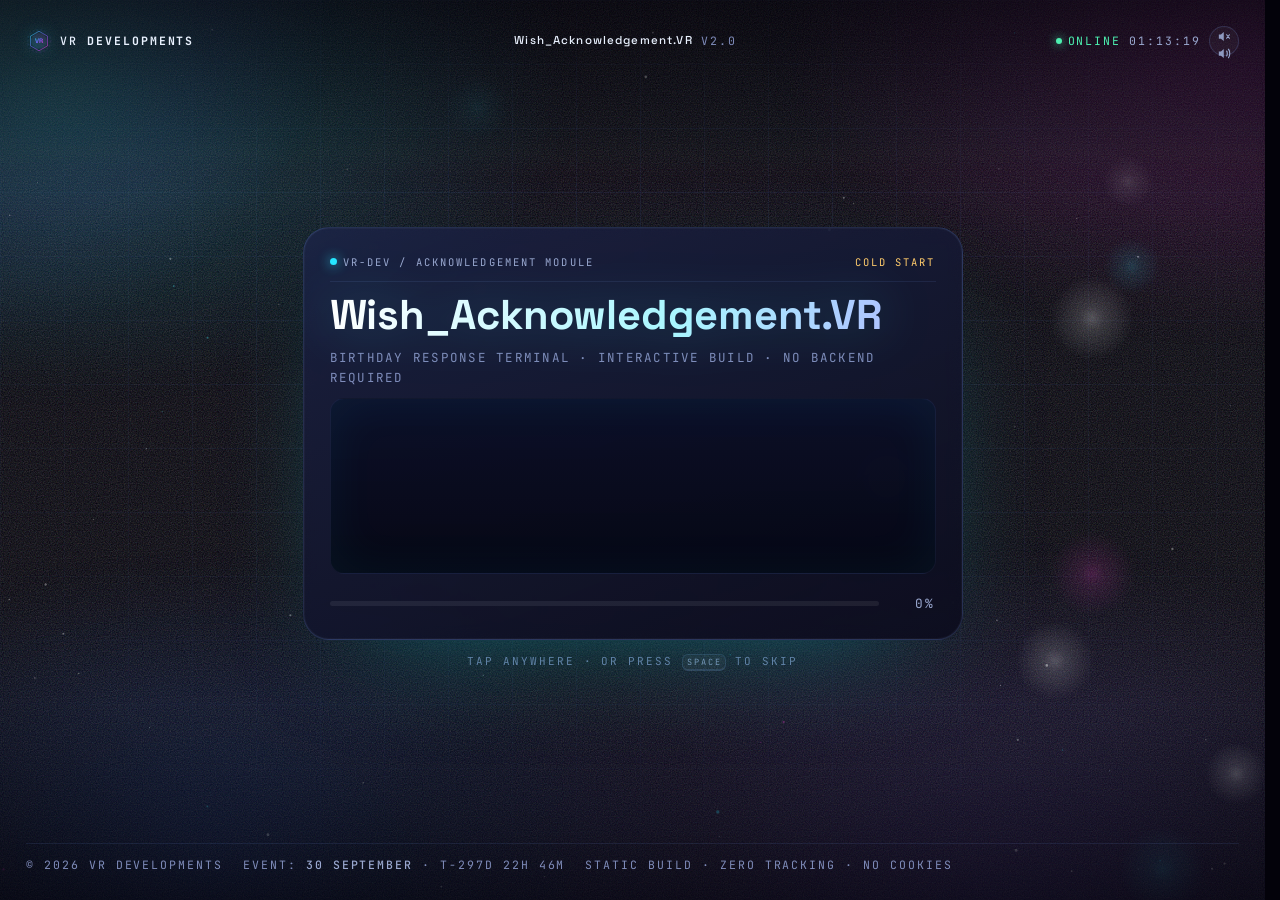
==== commit a238d48b: "Update print statement from 'Hello' to 'Goodbye'" ====
--- a/index.html
+++ b/index.html
@@ -5,6 +5,7 @@
 <meta name="viewport" content="width=device-width, initial-scale=1, viewport-fit=cover" />
 <title>Wish_Acknowledgement.VR</title>
 
+<!-- ── Meta ─────────────────────────────────────────────────────────────── -->
 <meta name="description" content="Wish_Acknowledgement.VR — an interactive acknowledgement terminal that logs your birthday wish. A VR Developments mini-project." />
 <meta name="author" content="Volam Rakshith · VR Developments" />
 <meta name="theme-color" content="#05030f" />
@@ -12,6 +13,11 @@
 <meta name="format-detection" content="telephone=no" />
 <meta name="robots" content="index, follow" />
 
+<!-- Open Graph / link preview (what friends see when the link is pasted in a chat)
+     The image path is relative — most modern clients resolve it against the page
+     URL. If your preview ever fails to render, replace it with the absolute
+     URL of your Pages site, e.g.
+     <meta property="og:image" content="https://YOUR-PAGES-URL/assets/img/og-cover.png" /> -->
 <meta property="og:type" content="website" />
 <meta property="og:site_name" content="VR Developments" />
 <meta property="og:title" content="Wish_Acknowledgement.VR" />
@@ -21,18 +27,20 @@
 <meta property="og:image:width" content="1200" />
 <meta property="og:image:height" content="630" />
 <meta property="og:image:alt" content="Wish_Acknowledgement.VR terminal with an ACKNOWLEDGE WISH button, branded VR Developments." />
-
 <meta name="twitter:card" content="summary_large_image" />
 <meta name="twitter:title" content="Wish_Acknowledgement.VR" />
 <meta name="twitter:description" content="Incoming birthday wish detected. Acknowledge it inside the terminal." />
 <meta name="twitter:image" content="assets/img/og-cover.png" />
 
+<!-- Installable web app (friends can add it to their home screen) -->
 <link rel="manifest" href="site.webmanifest" />
 <link rel="apple-touch-icon" href="assets/img/apple-touch-icon.png" />
 <meta name="apple-mobile-web-app-title" content="Wish_Ack.VR" />
 
+<!-- Inline SVG favicon: no external asset, no 404s -->
 <link rel="icon" href="data:image/svg+xml,%3Csvg xmlns='http://www.w3.org/2000/svg' viewBox='0 0 64 64'%3E%3Crect width='64' height='64' rx='14' fill='%23060517'/%3E%3Cpath d='M32 9 53 21v22L32 55 11 43V21z' fill='none' stroke='%2327e6ff' stroke-width='3'/%3E%3Ctext x='32' y='41' font-family='monospace' font-size='21' font-weight='700' fill='%23ff2fd0' text-anchor='middle'%3EVR%3C/text%3E%3C/svg%3E" />
 
+<!-- Premium typography (optional: page degrades gracefully to system fonts) -->
 <link rel="preconnect" href="https://fonts.googleapis.com" />
 <link rel="preconnect" href="https://fonts.gstatic.com" crossorigin />
 <link rel="stylesheet" href="https://fonts.googleapis.com/css2?family=Space+Grotesk:wght@400;500;600;700&family=JetBrains+Mono:wght@400;500;700&display=swap" />
@@ -42,6 +50,9 @@
 
 <body>
 
+<!-- ══════════════════════════════════════════════════════════════════════
+     AMBIENT BACKGROUND LAYERS  (cheap CSS layers + 2 canvases)
+     ══════════════════════════════════════════════════════════════════════ -->
 <div class="bg bg--grid" aria-hidden="true"></div>
 <div class="bg bg--aurora" aria-hidden="true"></div>
 <div class="bg bg--spot" id="bg-spot" aria-hidden="true"></div>
@@ -52,6 +63,9 @@
 <canvas id="fx-front" class="bg bg--canvas bg--canvas-front" aria-hidden="true"></canvas>
 <div class="flash" id="flash" aria-hidden="true"></div>
 
+<!-- ══════════════════════════════════════════════════════════════════════
+     SVG SPRITE — VR Developments mark (no external assets required)
+     ══════════════════════════════════════════════════════════════════════ -->
 <svg class="sprite" aria-hidden="true" focusable="false" width="0" height="0">
   <defs>
     <linearGradient id="vrGrad" x1="0" y1="0" x2="1" y2="1">
@@ -59,7 +73,6 @@
       <stop offset="50%" stop-color="#7c5cff" />
       <stop offset="100%" stop-color="#ff2fd0" />
     </linearGradient>
-
     <linearGradient id="vrGradSoft" x1="0" y1="1" x2="1" y2="0">
       <stop offset="0%" stop-color="#27e6ff" stop-opacity=".25" />
       <stop offset="100%" stop-color="#ff2fd0" stop-opacity=".25" />
@@ -70,37 +83,19 @@
         <circle cx="80" cy="80" r="70" fill="none" stroke="url(#vrGrad)" stroke-width="1.4"
                 stroke-dasharray="9 15" opacity=".75" />
       </g>
-
       <g class="vr-mark__ring-inner">
         <circle cx="80" cy="80" r="58" fill="none" stroke="#27e6ff" stroke-width="1"
                 stroke-dasharray="2 9" opacity=".45" />
       </g>
-
       <circle cx="80" cy="80" r="48" fill="url(#vrGradSoft)" opacity=".55" />
-
-      <path class="vr-mark__hex"
-            d="M80 20 L132 50 V110 L80 140 L28 110 V50 Z"
-            fill="none"
-            stroke="url(#vrGrad)"
-            stroke-width="2.6"
+      <path class="vr-mark__hex" d="M80 20 L132 50 V110 L80 140 L28 110 V50 Z"
+            fill="none" stroke="url(#vrGrad)" stroke-width="2.6"
             stroke-linejoin="round" />
-
-      <path class="vr-mark__hex-glint"
-            d="M28 50 L80 80 L132 50"
-            fill="none"
-            stroke="url(#vrGrad)"
-            stroke-width="1.2"
-            opacity=".5" />
-
-      <path class="vr-mark__hex-glint"
-            d="M80 80 V140"
-            fill="none"
-            stroke="url(#vrGrad)"
-            stroke-width="1.2"
-            opacity=".5" />
-
+      <path class="vr-mark__hex-glint" d="M28 50 L80 80 L132 50" fill="none"
+            stroke="url(#vrGrad)" stroke-width="1.2" opacity=".5" />
+      <path class="vr-mark__hex-glint" d="M80 80 V140" fill="none"
+            stroke="url(#vrGrad)" stroke-width="1.2" opacity=".5" />
       <text class="vr-mark__mono" x="80" y="93" text-anchor="middle">VR</text>
-
       <g class="vr-mark__orbit">
         <circle cx="80" cy="10" r="3.4" fill="#27e6ff" />
       </g>
@@ -108,56 +103,34 @@
 
     <symbol id="ic-sound-on" viewBox="0 0 24 24">
       <path d="M4 9h3l4-3.5v13L7 15H4z" fill="currentColor" opacity=".9" />
-      <path d="M15 8.5c1.2 1 1.2 6 0 7M17.6 6c2.4 2.2 2.4 9.8 0 12"
-            fill="none"
-            stroke="currentColor"
-            stroke-width="1.6"
-            stroke-linecap="round" />
+      <path d="M15 8.5c1.2 1 1.2 6 0 7M17.6 6c2.4 2.2 2.4 9.8 0 12" fill="none"
+            stroke="currentColor" stroke-width="1.6" stroke-linecap="round" />
     </symbol>
-
     <symbol id="ic-sound-off" viewBox="0 0 24 24">
       <path d="M4 9h3l4-3.5v13L7 15H4z" fill="currentColor" opacity=".9" />
-      <path d="M15 9.5l4 5m0-5l-4 5"
-            fill="none"
-            stroke="currentColor"
-            stroke-width="1.6"
-            stroke-linecap="round" />
+      <path d="M15 9.5l4 5m0-5l-4 5" fill="none" stroke="currentColor"
+            stroke-width="1.6" stroke-linecap="round" />
     </symbol>
   </defs>
 </svg>
 
+<!-- ══════════════════════════════════════════════════════════════════════
+     APP SHELL
+     ══════════════════════════════════════════════════════════════════════ -->
 <div class="shell" id="shell">
 
+  <!-- ── TOP HUD ─────────────────────────────────────────────────────── -->
   <header class="hud hud--top">
     <div class="hud__group">
       <span class="hud__mark" aria-hidden="true">
+        <!-- Inline (not <use>) so the CSS keyframes can drive the rings -->
         <svg viewBox="0 0 160 160" focusable="false">
-          <g class="vr-mark__ring-outer">
-            <circle cx="80" cy="80" r="70" fill="none"
-                    stroke="url(#vrGrad)"
-                    stroke-width="2"
-                    stroke-dasharray="9 15"
-                    opacity=".8"/>
-          </g>
-
-          <circle cx="80" cy="80" r="48"
-                  fill="url(#vrGradSoft)"
-                  opacity=".5"/>
-
-          <path class="vr-mark__hex"
-                d="M80 20 L132 50 V110 L80 140 L28 110 V50 Z"
-                fill="none"
-                stroke="url(#vrGrad)"
-                stroke-width="3.4"
-                stroke-linejoin="round"/>
-
-          <text class="vr-mark__mono"
-                x="80"
-                y="93"
-                text-anchor="middle">VR</text>
+          <g class="vr-mark__ring-outer"><circle cx="80" cy="80" r="70" fill="none" stroke="url(#vrGrad)" stroke-width="2" stroke-dasharray="9 15" opacity=".8"/></g>
+          <circle cx="80" cy="80" r="48" fill="url(#vrGradSoft)" opacity=".5"/>
+          <path class="vr-mark__hex" d="M80 20 L132 50 V110 L80 140 L28 110 V50 Z" fill="none" stroke="url(#vrGrad)" stroke-width="3.4" stroke-linejoin="round"/>
+          <text class="vr-mark__mono" x="80" y="93" text-anchor="middle">VR</text>
         </svg>
       </span>
-
       <span class="hud__brand">
         <span class="hud__brand-full">VR&nbsp;<b>DEVELOPMENTS</b></span>
         <span class="hud__brand-short">VR&nbsp;<b>DEV</b></span>
@@ -170,681 +143,201 @@
     </div>
 
     <div class="hud__group hud__group--end">
-      <span class="hud__live">
-        <i class="hud__dot"></i>
-        <span class="hud__live-txt">ONLINE</span>
-      </span>
-
-      <span class="hud__clock"
-            id="hud-clock"
-            title="Your local time">--:--:--</span>
-
-      <button type="button"
-              class="icon-btn"
-              id="btn-sound"
-              aria-pressed="false"
-              title="Sound is off by default"
-              aria-label="Toggle sound effects">
-
-        <svg class="icon-btn__ic icon-btn__ic--off"
-             viewBox="0 0 24 24"
-             aria-hidden="true">
-          <use href="#ic-sound-off" />
-        </svg>
-
-        <svg class="icon-btn__ic icon-btn__ic--on"
-             viewBox="0 0 24 24"
-             aria-hidden="true">
-          <use href="#ic-sound-on" />
-        </svg>
+      <span class="hud__live" title="System online"><i class="hud__dot"></i><span class="hud__live-txt">ONLINE</span></span>
+      <span class="hud__clock" id="hud-clock" title="Your local time">--:--:--</span>
+      <button type="button" class="icon-btn" id="btn-sound" aria-pressed="false"
+              title="Sound is off by default" aria-label="Toggle sound effects">
+        <svg class="icon-btn__ic icon-btn__ic--off" viewBox="0 0 24 24" aria-hidden="true"><use href="#ic-sound-off" /></svg>
+        <svg class="icon-btn__ic icon-btn__ic--on" viewBox="0 0 24 24" aria-hidden="true"><use href="#ic-sound-on" /></svg>
       </button>
-
-      <button type="button"
-              class="ghost-btn"
-              id="btn-skip"
-              hidden>
-        SKIP INTRO
-      </button>
+      <button type="button" class="ghost-btn" id="btn-skip" hidden>SKIP INTRO</button>
     </div>
   </header>
 
+  <!-- ── STAGE (all scenes live here, absolutely stacked) ────────────── -->
   <main class="stage" id="stage">
 
-    <!-- SCENE 1 : SYSTEM INITIALIZATION -->
-    <section class="scene scene--boot is-active"
-             id="scene-boot"
-             data-scene="boot"
-             aria-label="System initialization">
-
-      <div class="boot__stack">
-
-        <div class="boot" id="boot-view-log">
-
-          <div class="boot__bar">
-            <span class="boot__bar-dot"></span>
-            <span class="boot__bar-title">
-              VR-DEV / ACKNOWLEDGEMENT MODULE
-            </span>
-            <span class="boot__bar-state"
-                  id="boot-state">
-              COLD START
-            </span>
-          </div>
-
-          <h1 class="boot__title glitch"
-              data-text="Wish_Acknowledgement.VR">
-            Wish_Acknowledgement.VR
-          </h1>
-
-          <p class="boot__sub">
-            Birthday Response Terminal · Interactive Build · No Backend Required
-          </p>
-
-          <ul class="log"
-              id="boot-log"
-              aria-live="off"></ul>
-
-          <div class="progress">
-            <div class="progress__track">
-              <span class="progress__fill"
-                    id="boot-bar"></span>
-            </div>
-
-            <span class="progress__pct"
-                  id="boot-pct">
-              0%
-            </span>
-          </div>
-        </div>
-
-        <div class="reveal"
-             id="boot-view-name"
-             aria-hidden="true">
-
-          <span class="reveal__eyebrow">
-            <i></i>SENDER IDENTIFIED
-          </span>
-
-          <div class="reveal__name-wrap">
-            <h2 class="reveal__name glitch"
-                id="reveal-name"
-                data-text="">—</h2>
-
-            <span class="reveal__sweep"
-                  aria-hidden="true"></span>
-          </div>
-
-          <p class="reveal__line"
-             id="reveal-line">
-            Access granted. Preparing acknowledgement interface…
-          </p>
-
-          <div class="reveal__chips">
-            <span class="chip">MATCH: 100%</span>
-            <span class="chip">ENCRYPTION: OFF (BIRTHDAY)</span>
-          </div>
-        </div>
-
-      </div>
-
-      <p class="boot__hint"
-         id="boot-hint">
-        Tap anywhere
-        <span class="kbd-hint">
-          · or press <kbd>SPACE</kbd>
-        </span>
-        to skip
-      </p>
+    <!-- ── SCENE 1 : SYSTEM INITIALIZATION ──────────────────────────── -->
+    <section class="scene scene--boot is-active" id="scene-boot" data-scene="boot" aria-label="System initialization">
+
+     <div class="boot__stack">
+      <!-- 1a. boot log -->
+      <div class="boot" id="boot-view-log">
+        <div class="boot__bar">
+          <span class="boot__bar-dot"></span>
+          <span class="boot__bar-title">VR-DEV / ACKNOWLEDGEMENT MODULE</span>
+          <span class="boot__bar-state" id="boot-state">COLD START</span>
+        </div>
+
+        <h1 class="boot__title glitch" data-text="Wish_Acknowledgement.VR">Wish_Acknowledgement.VR</h1>
+        <p class="boot__sub">Birthday Response Terminal · Interactive Build · No Backend Required</p>
+
+        <ul class="log" id="boot-log" aria-live="off"></ul>
+
+        <div class="progress">
+          <div class="progress__track"><span class="progress__fill" id="boot-bar"></span></div>
+          <span class="progress__pct" id="boot-pct">0%</span>
+        </div>
+      </div>
+
+      <!-- 1b. identity reveal (cross-fades over the log) -->
+      <div class="reveal" id="boot-view-name" aria-hidden="true">
+        <span class="reveal__eyebrow"><i></i>SENDER IDENTIFIED</span>
+        <div class="reveal__name-wrap">
+          <h2 class="reveal__name glitch" id="reveal-name" data-text="">—</h2>
+          <span class="reveal__sweep" aria-hidden="true"></span>
+        </div>
+        <p class="reveal__line" id="reveal-line">Access granted. Preparing acknowledgement interface…</p>
+        <div class="reveal__chips">
+          <span class="chip">MATCH: 100%</span>
+          <span class="chip">ENCRYPTION: OFF (BIRTHDAY)</span>
+        </div>
+      </div>
+     </div>
+
+      <p class="boot__hint" id="boot-hint">Tap anywhere<span class="kbd-hint"> · or press <kbd>SPACE</kbd></span> to skip</p>
     </section>
 
-
-    <!-- SCENE 2 : WISH DETECTED -->
-    <section class="scene scene--detect"
-             id="scene-detect"
-             data-scene="detect"
-             aria-label="Incoming birthday wish detected">
-
-      <div class="panel panel--wish"
-           id="wish-panel">
-
-        <div class="panel__corner panel__corner--tl"
-             aria-hidden="true"></div>
-
-        <div class="panel__corner panel__corner--tr"
-             aria-hidden="true"></div>
-
-        <div class="panel__corner panel__corner--bl"
-             aria-hidden="true"></div>
-
-        <div class="panel__corner panel__corner--br"
-             aria-hidden="true"></div>
-
-        <span class="pill pill--live">
-          <i></i>INCOMING TRANSMISSION
-        </span>
-
-        <h2 class="wish__title">
-          BIRTHDAY WISH DETECTED
-        </h2>
+    <!-- ── SCENE 2 : WISH DETECTED ──────────────────────────────────── -->
+    <section class="scene scene--detect" id="scene-detect" data-scene="detect" aria-label="Incoming birthday wish detected">
+      <div class="panel panel--wish" id="wish-panel">
+        <div class="panel__corner panel__corner--tl" aria-hidden="true"></div>
+        <div class="panel__corner panel__corner--tr" aria-hidden="true"></div>
+        <div class="panel__corner panel__corner--bl" aria-hidden="true"></div>
+        <div class="panel__corner panel__corner--br" aria-hidden="true"></div>
+
+        <span class="pill pill--live"><i></i>INCOMING TRANSMISSION</span>
+
+        <h2 class="wish__title">BIRTHDAY WISH DETECTED</h2>
 
         <div class="sender">
           <span class="sender__label">SENDER</span>
-
-          <span class="sender__name glitch"
-                data-name-slot
-                data-text="">—</span>
-        </div>
-
-        <ul class="readout"
-            id="wish-readout"></ul>
-
-        <button type="button"
-                class="cta"
-                id="btn-acknowledge">
-
-          <span class="cta__ring"
-                aria-hidden="true"></span>
-
-          <span class="cta__halo"
-                aria-hidden="true"></span>
-
+          <span class="sender__name glitch" data-name-slot data-text="">—</span>
+        </div>
+
+        <ul class="readout" id="wish-readout"></ul>
+
+        <button type="button" class="cta" id="btn-acknowledge">
+          <span class="cta__ring" aria-hidden="true"></span>
+          <span class="cta__halo" aria-hidden="true"></span>
           <span class="cta__inner">
-
-            <span class="cta__label"
-                  data-label="ACKNOWLEDGE WISH">
-              ACKNOWLEDGE WISH
-            </span>
-
-            <span class="cta__sub">
-              Tap to process
-              <span class="kbd-hint">
-                · or press <kbd>SPACE</kbd>
-              </span>
-            </span>
-
+            <span class="cta__label" data-label="ACKNOWLEDGE WISH">ACKNOWLEDGE WISH</span>
+            <span class="cta__sub">Tap to process<span class="kbd-hint"> · or press <kbd>SPACE</kbd></span></span>
           </span>
         </button>
 
         <p class="panel__foot">
-          Everything runs locally in your browser.
-          Nothing is stored, tracked, or uploaded — except the wish.
-          That is archived forever.
+          Everything runs locally in your browser. Nothing is stored, tracked, or uploaded — except the wish. That is archived forever.
         </p>
       </div>
     </section>
 
-
-    <!-- SCENE 3 : FRIENDSHIP TEST -->
-    <section class="scene scene--friendship"
-             id="scene-friendship"
-             data-scene="friendship"
-             aria-label="Friendship test">
-
-      <div class="panel panel--friendship"
-           id="friendship-panel">
-
-        <div class="panel__corner panel__corner--tl"
-             aria-hidden="true"></div>
-
-        <div class="panel__corner panel__corner--tr"
-             aria-hidden="true"></div>
-
-        <div class="panel__corner panel__corner--bl"
-             aria-hidden="true"></div>
-
-        <div class="panel__corner panel__corner--br"
-             aria-hidden="true"></div>
-
-        <span class="pill pill--live friendship__pill">
-          <i></i>RELATIONSHIP ANALYSIS
-        </span>
-
-        <h2 class="friendship__title">
-          SCANNING RELATIONSHIP DATA...
-        </h2>
-
-        <div class="friendship__scanline"
-             aria-hidden="true"></div>
-
-        <div class="friendship__stats">
-
-          <div class="friendship__stat"
-               data-score="100">
-
-            <div class="friendship__stat-head">
-              <span>Friendship Level</span>
-              <strong class="friendship__value">0%</strong>
-            </div>
-
-            <div class="friendship__bar">
-              <span class="friendship__fill"></span>
+    <!-- ── SCENE 3 : ACKNOWLEDGED ───────────────────────────────────── -->
+    <section class="scene scene--result" id="scene-result" data-scene="result" aria-label="Wish acknowledged">
+      <div class="panel panel--result">
+        <div class="stamp" id="result-stamp" aria-hidden="true">
+          <svg viewBox="0 0 120 120"><circle cx="60" cy="60" r="52" /><path d="M36 62l16 16 32-34" /></svg>
+        </div>
+
+        <h2 class="result__title glitch" id="result-title" data-text="WISH ACKNOWLEDGED">WISH ACKNOWLEDGED</h2>
+
+        <p class="result__line">
+          <b data-name-slot>—</b>, your birthday wish has been successfully received.
+        </p>
+
+        <div class="terminal">
+          <div class="terminal__bar">
+            <span class="terminal__bar-dot"></span>
+            <span class="terminal__bar-label">RECEIPT · WISH_LOG.TXT</span>
+            <span class="terminal__bar-id" id="receipt-id">VR-0000-0000</span>
+          </div>
+          <ul class="status" id="status-list"></ul>
+        </div>
+
+        <div class="actions">
+          <button type="button" class="btn btn--primary" id="btn-continue">
+            <span class="btn__label">CONTINUE</span><span class="btn__arrow" aria-hidden="true">▸</span>
+          </button>
+          <button type="button" class="btn btn--ghost" id="btn-replay-a">REPLAY</button>
+        </div>
+      </div>
+    </section>
+
+    <!-- ── SCENE 4 : FINAL / SIGN-OFF ───────────────────────────────── -->
+    <section class="scene scene--final" id="scene-final" data-scene="final" aria-label="Acknowledgement complete">
+      <div class="final">
+        <span class="final__eyebrow">TRANSMISSION COMPLETE</span>
+        <h2 class="final__title">Wish Acknowledgement Complete.</h2>
+
+        <div class="card">
+          <div class="signature">
+            <span class="signature__label">SIGNED BY</span>
+            <span class="signature__name glitch" data-text="Volam Rakshith">Volam Rakshith</span>
+            <span class="signature__role">ROLE: BIRTHDAY HUMAN · OPERATING SINCE 30 SEPTEMBER</span>
+          </div>
+
+          <div class="divider" aria-hidden="true"></div>
+
+          <div class="vrbrand">
+            <span class="vrbrand__mark" role="img" aria-label="VR Developments logo">
+              <svg viewBox="0 0 160 160" focusable="false">
+                <g class="vr-mark__ring-outer">
+                  <circle cx="80" cy="80" r="70" fill="none" stroke="url(#vrGrad)" stroke-width="1.6" stroke-dasharray="9 15" opacity=".8"/>
+                </g>
+                <g class="vr-mark__ring-inner">
+                  <circle cx="80" cy="80" r="58" fill="none" stroke="#27e6ff" stroke-width="1.1" stroke-dasharray="2 9" opacity=".5"/>
+                </g>
+                <circle class="vr-mark__core-pulse" cx="80" cy="80" r="48" fill="url(#vrGradSoft)" opacity=".55"/>
+                <path class="vr-mark__hex" d="M80 20 L132 50 V110 L80 140 L28 110 V50 Z" fill="none" stroke="url(#vrGrad)" stroke-width="2.6" stroke-linejoin="round"/>
+                <path class="vr-mark__hex-glint" d="M28 50 L80 80 L132 50" fill="none" stroke="url(#vrGrad)" stroke-width="1.2" opacity=".5"/>
+                <path class="vr-mark__hex-glint" d="M80 80 V140" fill="none" stroke="url(#vrGrad)" stroke-width="1.2" opacity=".5"/>
+                <text class="vr-mark__mono" x="80" y="93" text-anchor="middle">VR</text>
+                <g class="vr-mark__orbit"><circle cx="80" cy="10" r="3.4" fill="#27e6ff"/></g>
+              </svg>
+            </span>
+            <div class="vrbrand__text">
+              <span class="vrbrand__name"><b>VR</b> DEVELOPMENTS</span>
+              <span class="vrbrand__tag">MINI-PROJECTS · INTERACTIVE WEB · THINGS THAT GLOW</span>
             </div>
           </div>
-
-
-          <div class="friendship__stat"
-               data-score="92">
-
-            <div class="friendship__stat-head">
-              <span>Chaos Compatibility</span>
-              <strong class="friendship__value">0%</strong>
-            </div>
-
-            <div class="friendship__bar">
-              <span class="friendship__fill"></span>
-            </div>
-          </div>
-
-
-          <div class="friendship__stat"
-               data-score="100">
-
-            <div class="friendship__stat-head">
-              <span>Trust Level</span>
-              <strong class="friendship__value">0%</strong>
-            </div>
-
-            <div class="friendship__bar">
-              <span class="friendship__fill"></span>
-            </div>
-          </div>
-
-
-          <div class="friendship__stat"
-               data-score="100">
-
-            <div class="friendship__stat-head">
-              <span>Birthday Support</span>
-              <strong class="friendship__value">0%</strong>
-            </div>
-
-            <div class="friendship__bar">
-              <span class="friendship__fill"></span>
-            </div>
-          </div>
-
-        </div>
-
-        <div class="friendship__strength">
-          <span>Friendship Strength</span>
-
-          <strong id="friendship-strength">
-            NOT TESTED YET
-          </strong>
-        </div>
-
-        <div class="friendship__status"
-             id="friendship-status">
-          SYSTEM READY · WAITING FOR TEST
-        </div>
-
-        <div class="actions friendship__actions">
-
-          <button type="button"
-                  class="btn btn--primary"
-                  id="btn-test-friendship">
-
-            <span class="btn__label">
-              TEST FRIENDSHIP
-            </span>
-
-            <span class="btn__arrow"
-                  aria-hidden="true">
-              ▸
-            </span>
+        </div>
+
+        <div class="actions">
+          <button type="button" class="btn btn--primary" id="btn-copy">
+            <span class="btn__label">COPY RECEIPT</span>
           </button>
-
-        </div>
+          <button type="button" class="btn btn--ghost" id="btn-replay-b">REPLAY EXPERIENCE</button>
+        </div>
+
+        <p class="final__foot">
+          Wish_Acknowledgement.VR · a <b>VR Developments</b> mini-project · static build, hosted free
+          <span class="final__sep" aria-hidden="true">·</span>
+          <span class="hud__inline" id="final-clock">--:--</span>
+        </p>
       </div>
     </section>
-
-
-    <!-- SCENE 4 : FRIENDSHIP REVEAL -->
-    <section class="scene scene--friendship-reveal"
-             id="scene-friendship-reveal"
-             data-scene="friendship-reveal"
-             aria-label="Friendship test result">
-
-      <div class="panel panel--friendship-reveal"
-           id="friendship-reveal">
-
-        <div class="friendship-reveal__scan"
-             aria-hidden="true"></div>
-
-        <div class="friendship-reveal__terminal">
-          <span>RELATIONSHIP TEST</span>
-          <span>RESULT: CLASSIFIED</span>
-        </div>
-
-        <h2 class="friendship-reveal__title">
-          NO TEST NEEDED.
-        </h2>
-
-        <p class="friendship-reveal__joke">
-          JUST KIDDING 😁
-        </p>
-
-        <p class="friendship-reveal__final">
-          WE'RE BEST FRIENDS. 🫂
-        </p>
-
-        <div class="friendship-reveal__pulse"
-             aria-hidden="true">
-          <span></span>
-          <span></span>
-          <span></span>
-        </div>
-
-        <div class="actions friendship-reveal__actions">
-
-          <button type="button"
-                  class="btn btn--primary"
-                  id="btn-friendship-continue">
-
-            <span class="btn__label">
-              CONTINUE
-            </span>
-
-            <span class="btn__arrow"
-                  aria-hidden="true">
-              ▸
-            </span>
-          </button>
-
-        </div>
-      </div>
-    </section>
-
-
-    <!-- SCENE 5 : ACKNOWLEDGED / RECEIPT -->
-    <section class="scene scene--result"
-             id="scene-result"
-             data-scene="result"
-             aria-label="Wish acknowledged">
-
-      <div class="panel panel--result">
-
-        <div class="stamp"
-             id="result-stamp"
-             aria-hidden="true">
-
-          <svg viewBox="0 0 120 120">
-            <circle cx="60"
-                    cy="60"
-                    r="52" />
-
-            <path d="M36 62l16 16 32-34" />
-          </svg>
-        </div>
-
-        <h2 class="result__title glitch"
-            id="result-title"
-            data-text="WISH ACKNOWLEDGED">
-          WISH ACKNOWLEDGED
-        </h2>
-
-        <p class="result__line">
-          <b data-name-slot>—</b>,
-          your birthday wish has been successfully received.
-        </p>
-
-        <div class="terminal">
-
-          <div class="terminal__bar">
-            <span class="terminal__bar-dot"></span>
-
-            <span class="terminal__bar-label">
-              RECEIPT · WISH_LOG.TXT
-            </span>
-
-            <span class="terminal__bar-id"
-                  id="receipt-id">
-              VR-0000-0000
-            </span>
-          </div>
-
-          <ul class="status"
-              id="status-list"></ul>
-        </div>
-
-        <div class="actions">
-
-          <button type="button"
-                  class="btn btn--primary"
-                  id="btn-continue">
-
-            <span class="btn__label">
-              CONTINUE
-            </span>
-
-            <span class="btn__arrow"
-                  aria-hidden="true">
-              ▸
-            </span>
-          </button>
-
-          <button type="button"
-                  class="btn btn--ghost"
-                  id="btn-replay-a">
-            REPLAY
-          </button>
-
-        </div>
-      </div>
-    </section>
-
-
-    <!-- SCENE 6 : FINAL / SIGN-OFF -->
-    <section class="scene scene--final"
-             id="scene-final"
-             data-scene="final"
-             aria-label="Acknowledgement complete">
-
-      <div class="final">
-
-        <span class="final__eyebrow">
-          TRANSMISSION COMPLETE
-        </span>
-
-        <h2 class="final__title">
-          Wish Acknowledgement Complete.
-        </h2>
-
-        <div class="card">
-
-          <div class="signature">
-
-            <span class="signature__label">
-              SIGNED BY
-            </span>
-
-            <span class="signature__name glitch"
-                  data-text="Volam Rakshith">
-              Volam Rakshith
-            </span>
-
-            <span class="signature__role">
-              ROLE: DEVELOPER / B-DAY BOY · OPERATING SINCE 30 SEPTEMBER
-            </span>
-
-          </div>
-
-          <div class="divider"
-               aria-hidden="true"></div>
-
-          <div class="vrbrand">
-
-            <span class="vrbrand__mark"
-                  role="img"
-                  aria-label="VR Developments logo">
-
-              <svg viewBox="0 0 160 160"
-                   focusable="false">
-
-                <g class="vr-mark__ring-outer">
-                  <circle cx="80"
-                          cy="80"
-                          r="70"
-                          fill="none"
-                          stroke="url(#vrGrad)"
-                          stroke-width="1.6"
-                          stroke-dasharray="9 15"
-                          opacity=".8"/>
-                </g>
-
-                <g class="vr-mark__ring-inner">
-                  <circle cx="80"
-                          cy="80"
-                          r="58"
-                          fill="none"
-                          stroke="#27e6ff"
-                          stroke-width="1.1"
-                          stroke-dasharray="2 9"
-                          opacity=".5"/>
-                </g>
-
-                <circle class="vr-mark__core-pulse"
-                        cx="80"
-                        cy="80"
-                        r="48"
-                        fill="url(#vrGradSoft)"
-                        opacity=".55"/>
-
-                <path class="vr-mark__hex"
-                      d="M80 20 L132 50 V110 L80 140 L28 110 V50 Z"
-                      fill="none"
-                      stroke="url(#vrGrad)"
-                      stroke-width="2.6"
-                      stroke-linejoin="round"/>
-
-                <path class="vr-mark__hex-glint"
-                      d="M28 50 L80 80 L132 50"
-                      fill="none"
-                      stroke="url(#vrGrad)"
-                      stroke-width="1.2"
-                      opacity=".5"/>
-
-                <path class="vr-mark__hex-glint"
-                      d="M80 80 V140"
-                      fill="none"
-                      stroke="url(#vrGrad)"
-                      stroke-width="1.2"
-                      opacity=".5"/>
-
-                <text class="vr-mark__mono"
-                      x="80"
-                      y="93"
-                      text-anchor="middle">
-                  VR
-                </text>
-
-                <g class="vr-mark__orbit">
-                  <circle cx="80"
-                          cy="10"
-                          r="3.4"
-                          fill="#27e6ff"/>
-                </g>
-
-              </svg>
-            </span>
-
-            <div class="vrbrand__text">
-              <span class="vrbrand__name">
-                <b>VR</b> DEVELOPMENTS
-              </span>
-
-              <span class="vrbrand__tag">
-                MINI-PROJECTS · INTERACTIVE WEB · THINGS THAT GLOW
-              </span>
-            </div>
-          </div>
-        </div>
-
-        <div class="actions">
-
-          <button type="button"
-                  class="btn btn--primary"
-                  id="btn-copy">
-
-            <span class="btn__label">
-              COPY RECEIPT
-            </span>
-          </button>
-
-          <button type="button"
-                  class="btn btn--ghost"
-                  id="btn-replay-b">
-            REPLAY EXPERIENCE
-          </button>
-
-        </div>
-
-        <p class="final__foot">
-          Wish_Acknowledgement.VR · a
-          <b>VR Developments</b> mini-project · static build, hosted free
-
-          <span class="final__sep"
-                aria-hidden="true">
-            ·
-          </span>
-
-          <span class="hud__inline"
-                id="final-clock">
-            --:--
-          </span>
-        </p>
-
-      </div>
-    </section>
-
   </main>
 
+  <!-- ── BOTTOM HUD ──────────────────────────────────────────────────── -->
   <footer class="hud hud--bottom">
-
-    <span class="hud__meta">
-      ©&nbsp;
-      <span id="hud-year">2026</span>&nbsp;
-      <span class="hud__word">
-        VR DEVELOPMENTS
-      </span>
-    </span>
-
-    <span class="hud__meta hud__meta--mid">
-      EVENT: <b>30 SEPTEMBER</b> ·
-      <span id="hud-countdown">—</span>
-    </span>
-
-    <span class="hud__meta hud__meta--end">
-      STATIC BUILD · ZERO TRACKING · NO COOKIES
-    </span>
-
+    <span class="hud__meta">©&nbsp;<span id="hud-year">2026</span>&nbsp;<span class="hud__word">VR DEVELOPMENTS</span></span>
+    <span class="hud__meta hud__meta--mid">EVENT: <b>30 SEPTEMBER</b> · <span id="hud-countdown">—</span></span>
+    <span class="hud__meta hud__meta--end">STATIC BUILD · ZERO TRACKING · NO COOKIES</span>
   </footer>
 </div>
 
-<p class="sr-only"
-   id="sr-status"
-   role="status"
-   aria-live="polite"></p>
-
-<div class="toast"
-     id="toast"
-     role="status"
-     aria-live="polite"
-     hidden>
-
-  <span class="toast__dot"></span>
-  <span class="toast__text"
-        id="toast-text"></span>
+<!-- Screen-reader announcements -->
+<p class="sr-only" id="sr-status" role="status" aria-live="polite"></p>
+
+<!-- Toast -->
+<div class="toast" id="toast" role="status" aria-live="polite" hidden>
+  <span class="toast__dot"></span><span class="toast__text" id="toast-text"></span>
 </div>
 
 <noscript>
   <div class="noscript">
     <h2>Wish_Acknowledgement.VR</h2>
-    <p>
-      This terminal needs JavaScript to boot.
-      Your birthday wish is still happily received —
-      consider this the offline acknowledgement. 🎂
-    </p>
+    <p>This terminal needs JavaScript to boot. Your birthday wish is still happily received — consider this the offline acknowledgement. 🎂</p>
   </div>
 </noscript>
 
@@ -852,6 +345,6 @@
 <script src="assets/js/audio.js" defer></script>
 <script src="assets/js/fx.js" defer></script>
 <script src="assets/js/app.js" defer></script>
-
 </body>
 </html>
+
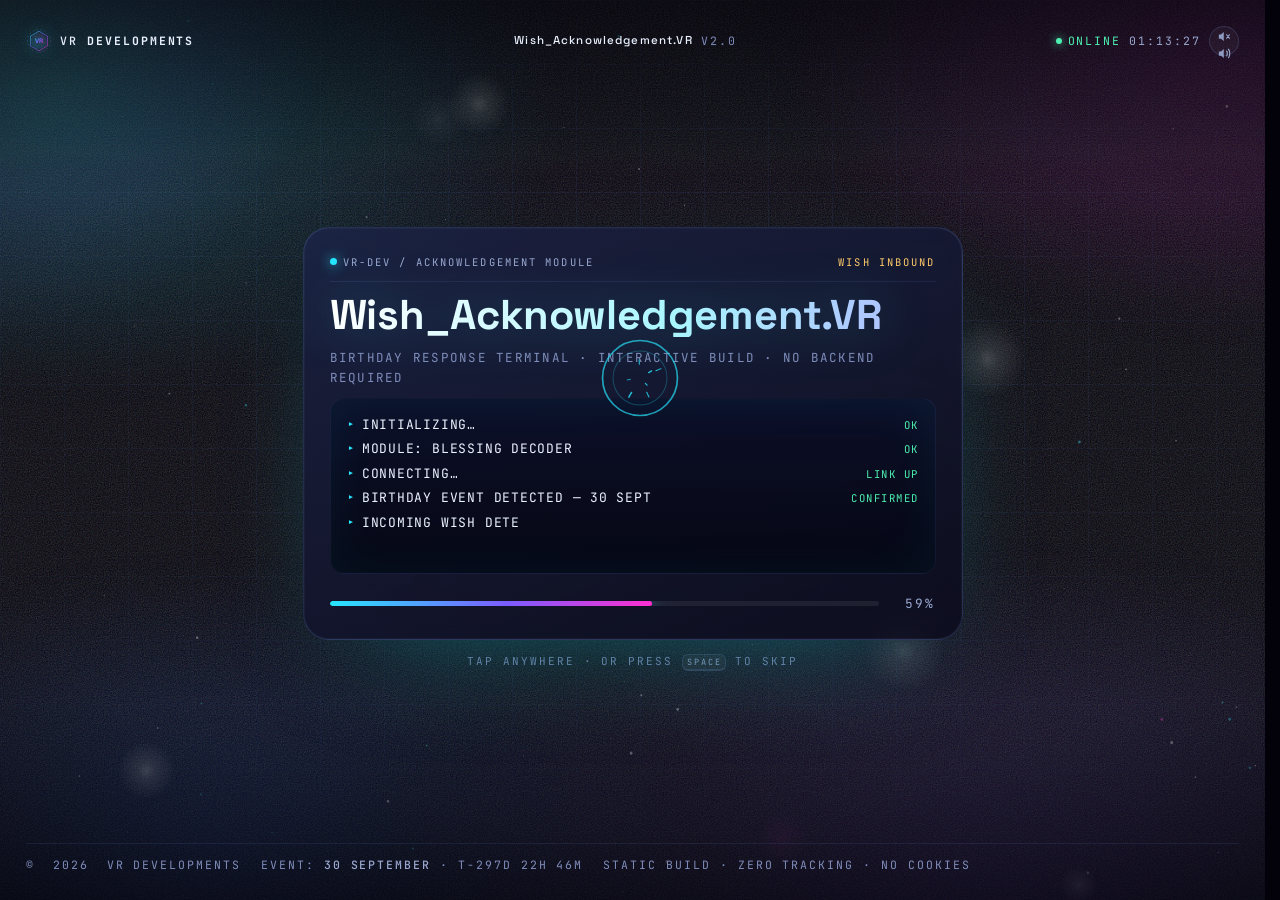
==== commit a0ad6cb5: "HMMA" ====
--- a/index.html
+++ b/index.html
@@ -5,7 +5,6 @@
 <meta name="viewport" content="width=device-width, initial-scale=1, viewport-fit=cover" />
 <title>Wish_Acknowledgement.VR</title>
 
-<!-- ── Meta ─────────────────────────────────────────────────────────────── -->
 <meta name="description" content="Wish_Acknowledgement.VR — an interactive acknowledgement terminal that logs your birthday wish. A VR Developments mini-project." />
 <meta name="author" content="Volam Rakshith · VR Developments" />
 <meta name="theme-color" content="#05030f" />
@@ -13,11 +12,6 @@
 <meta name="format-detection" content="telephone=no" />
 <meta name="robots" content="index, follow" />
 
-<!-- Open Graph / link preview (what friends see when the link is pasted in a chat)
-     The image path is relative — most modern clients resolve it against the page
-     URL. If your preview ever fails to render, replace it with the absolute
-     URL of your Pages site, e.g.
-     <meta property="og:image" content="https://YOUR-PAGES-URL/assets/img/og-cover.png" /> -->
 <meta property="og:type" content="website" />
 <meta property="og:site_name" content="VR Developments" />
 <meta property="og:title" content="Wish_Acknowledgement.VR" />
@@ -27,20 +21,18 @@
 <meta property="og:image:width" content="1200" />
 <meta property="og:image:height" content="630" />
 <meta property="og:image:alt" content="Wish_Acknowledgement.VR terminal with an ACKNOWLEDGE WISH button, branded VR Developments." />
+
 <meta name="twitter:card" content="summary_large_image" />
 <meta name="twitter:title" content="Wish_Acknowledgement.VR" />
 <meta name="twitter:description" content="Incoming birthday wish detected. Acknowledge it inside the terminal." />
 <meta name="twitter:image" content="assets/img/og-cover.png" />
 
-<!-- Installable web app (friends can add it to their home screen) -->
 <link rel="manifest" href="site.webmanifest" />
 <link rel="apple-touch-icon" href="assets/img/apple-touch-icon.png" />
 <meta name="apple-mobile-web-app-title" content="Wish_Ack.VR" />
 
-<!-- Inline SVG favicon: no external asset, no 404s -->
 <link rel="icon" href="data:image/svg+xml,%3Csvg xmlns='http://www.w3.org/2000/svg' viewBox='0 0 64 64'%3E%3Crect width='64' height='64' rx='14' fill='%23060517'/%3E%3Cpath d='M32 9 53 21v22L32 55 11 43V21z' fill='none' stroke='%2327e6ff' stroke-width='3'/%3E%3Ctext x='32' y='41' font-family='monospace' font-size='21' font-weight='700' fill='%23ff2fd0' text-anchor='middle'%3EVR%3C/text%3E%3C/svg%3E" />
 
-<!-- Premium typography (optional: page degrades gracefully to system fonts) -->
 <link rel="preconnect" href="https://fonts.googleapis.com" />
 <link rel="preconnect" href="https://fonts.gstatic.com" crossorigin />
 <link rel="stylesheet" href="https://fonts.googleapis.com/css2?family=Space+Grotesk:wght@400;500;600;700&family=JetBrains+Mono:wght@400;500;700&display=swap" />
@@ -50,9 +42,6 @@
 
 <body>
 
-<!-- ══════════════════════════════════════════════════════════════════════
-     AMBIENT BACKGROUND LAYERS  (cheap CSS layers + 2 canvases)
-     ══════════════════════════════════════════════════════════════════════ -->
 <div class="bg bg--grid" aria-hidden="true"></div>
 <div class="bg bg--aurora" aria-hidden="true"></div>
 <div class="bg bg--spot" id="bg-spot" aria-hidden="true"></div>
@@ -63,9 +52,6 @@
 <canvas id="fx-front" class="bg bg--canvas bg--canvas-front" aria-hidden="true"></canvas>
 <div class="flash" id="flash" aria-hidden="true"></div>
 
-<!-- ══════════════════════════════════════════════════════════════════════
-     SVG SPRITE — VR Developments mark (no external assets required)
-     ══════════════════════════════════════════════════════════════════════ -->
 <svg class="sprite" aria-hidden="true" focusable="false" width="0" height="0">
   <defs>
     <linearGradient id="vrGrad" x1="0" y1="0" x2="1" y2="1">
@@ -73,6 +59,7 @@
       <stop offset="50%" stop-color="#7c5cff" />
       <stop offset="100%" stop-color="#ff2fd0" />
     </linearGradient>
+
     <linearGradient id="vrGradSoft" x1="0" y1="1" x2="1" y2="0">
       <stop offset="0%" stop-color="#27e6ff" stop-opacity=".25" />
       <stop offset="100%" stop-color="#ff2fd0" stop-opacity=".25" />
@@ -83,19 +70,37 @@
         <circle cx="80" cy="80" r="70" fill="none" stroke="url(#vrGrad)" stroke-width="1.4"
                 stroke-dasharray="9 15" opacity=".75" />
       </g>
+
       <g class="vr-mark__ring-inner">
         <circle cx="80" cy="80" r="58" fill="none" stroke="#27e6ff" stroke-width="1"
                 stroke-dasharray="2 9" opacity=".45" />
       </g>
+
       <circle cx="80" cy="80" r="48" fill="url(#vrGradSoft)" opacity=".55" />
-      <path class="vr-mark__hex" d="M80 20 L132 50 V110 L80 140 L28 110 V50 Z"
-            fill="none" stroke="url(#vrGrad)" stroke-width="2.6"
+
+      <path class="vr-mark__hex"
+            d="M80 20 L132 50 V110 L80 140 L28 110 V50 Z"
+            fill="none"
+            stroke="url(#vrGrad)"
+            stroke-width="2.6"
             stroke-linejoin="round" />
-      <path class="vr-mark__hex-glint" d="M28 50 L80 80 L132 50" fill="none"
-            stroke="url(#vrGrad)" stroke-width="1.2" opacity=".5" />
-      <path class="vr-mark__hex-glint" d="M80 80 V140" fill="none"
-            stroke="url(#vrGrad)" stroke-width="1.2" opacity=".5" />
+
+      <path class="vr-mark__hex-glint"
+            d="M28 50 L80 80 L132 50"
+            fill="none"
+            stroke="url(#vrGrad)"
+            stroke-width="1.2"
+            opacity=".5" />
+
+      <path class="vr-mark__hex-glint"
+            d="M80 80 V140"
+            fill="none"
+            stroke="url(#vrGrad)"
+            stroke-width="1.2"
+            opacity=".5" />
+
       <text class="vr-mark__mono" x="80" y="93" text-anchor="middle">VR</text>
+
       <g class="vr-mark__orbit">
         <circle cx="80" cy="10" r="3.4" fill="#27e6ff" />
       </g>
@@ -103,34 +108,56 @@
 
     <symbol id="ic-sound-on" viewBox="0 0 24 24">
       <path d="M4 9h3l4-3.5v13L7 15H4z" fill="currentColor" opacity=".9" />
-      <path d="M15 8.5c1.2 1 1.2 6 0 7M17.6 6c2.4 2.2 2.4 9.8 0 12" fill="none"
-            stroke="currentColor" stroke-width="1.6" stroke-linecap="round" />
+      <path d="M15 8.5c1.2 1 1.2 6 0 7M17.6 6c2.4 2.2 2.4 9.8 0 12"
+            fill="none"
+            stroke="currentColor"
+            stroke-width="1.6"
+            stroke-linecap="round" />
     </symbol>
+
     <symbol id="ic-sound-off" viewBox="0 0 24 24">
       <path d="M4 9h3l4-3.5v13L7 15H4z" fill="currentColor" opacity=".9" />
-      <path d="M15 9.5l4 5m0-5l-4 5" fill="none" stroke="currentColor"
-            stroke-width="1.6" stroke-linecap="round" />
+      <path d="M15 9.5l4 5m0-5l-4 5"
+            fill="none"
+            stroke="currentColor"
+            stroke-width="1.6"
+            stroke-linecap="round" />
     </symbol>
   </defs>
 </svg>
 
-<!-- ══════════════════════════════════════════════════════════════════════
-     APP SHELL
-     ══════════════════════════════════════════════════════════════════════ -->
 <div class="shell" id="shell">
 
-  <!-- ── TOP HUD ─────────────────────────────────────────────────────── -->
   <header class="hud hud--top">
     <div class="hud__group">
       <span class="hud__mark" aria-hidden="true">
-        <!-- Inline (not <use>) so the CSS keyframes can drive the rings -->
         <svg viewBox="0 0 160 160" focusable="false">
-          <g class="vr-mark__ring-outer"><circle cx="80" cy="80" r="70" fill="none" stroke="url(#vrGrad)" stroke-width="2" stroke-dasharray="9 15" opacity=".8"/></g>
-          <circle cx="80" cy="80" r="48" fill="url(#vrGradSoft)" opacity=".5"/>
-          <path class="vr-mark__hex" d="M80 20 L132 50 V110 L80 140 L28 110 V50 Z" fill="none" stroke="url(#vrGrad)" stroke-width="3.4" stroke-linejoin="round"/>
-          <text class="vr-mark__mono" x="80" y="93" text-anchor="middle">VR</text>
+          <g class="vr-mark__ring-outer">
+            <circle cx="80" cy="80" r="70" fill="none"
+                    stroke="url(#vrGrad)"
+                    stroke-width="2"
+                    stroke-dasharray="9 15"
+                    opacity=".8"/>
+          </g>
+
+          <circle cx="80" cy="80" r="48"
+                  fill="url(#vrGradSoft)"
+                  opacity=".5"/>
+
+          <path class="vr-mark__hex"
+                d="M80 20 L132 50 V110 L80 140 L28 110 V50 Z"
+                fill="none"
+                stroke="url(#vrGrad)"
+                stroke-width="3.4"
+                stroke-linejoin="round"/>
+
+          <text class="vr-mark__mono"
+                x="80"
+                y="93"
+                text-anchor="middle">VR</text>
         </svg>
       </span>
+
       <span class="hud__brand">
         <span class="hud__brand-full">VR&nbsp;<b>DEVELOPMENTS</b></span>
         <span class="hud__brand-short">VR&nbsp;<b>DEV</b></span>
@@ -143,201 +170,734 @@
     </div>
 
     <div class="hud__group hud__group--end">
-      <span class="hud__live" title="System online"><i class="hud__dot"></i><span class="hud__live-txt">ONLINE</span></span>
-      <span class="hud__clock" id="hud-clock" title="Your local time">--:--:--</span>
-      <button type="button" class="icon-btn" id="btn-sound" aria-pressed="false"
-              title="Sound is off by default" aria-label="Toggle sound effects">
-        <svg class="icon-btn__ic icon-btn__ic--off" viewBox="0 0 24 24" aria-hidden="true"><use href="#ic-sound-off" /></svg>
-        <svg class="icon-btn__ic icon-btn__ic--on" viewBox="0 0 24 24" aria-hidden="true"><use href="#ic-sound-on" /></svg>
+      <span class="hud__live">
+        <i class="hud__dot"></i>
+        <span class="hud__live-txt">ONLINE</span>
+      </span>
+
+      <span class="hud__clock"
+            id="hud-clock"
+            title="Your local time">--:--:--</span>
+
+      <button type="button"
+              class="icon-btn"
+              id="btn-sound"
+              aria-pressed="false"
+              title="Sound is off by default"
+              aria-label="Toggle sound effects">
+
+        <svg class="icon-btn__ic icon-btn__ic--off"
+             viewBox="0 0 24 24"
+             aria-hidden="true">
+          <use href="#ic-sound-off" />
+        </svg>
+
+        <svg class="icon-btn__ic icon-btn__ic--on"
+             viewBox="0 0 24 24"
+             aria-hidden="true">
+          <use href="#ic-sound-on" />
+        </svg>
       </button>
-      <button type="button" class="ghost-btn" id="btn-skip" hidden>SKIP INTRO</button>
+
+      <button type="button"
+              class="ghost-btn"
+              id="btn-skip"
+              hidden>
+        SKIP INTRO
+      </button>
     </div>
   </header>
 
-  <!-- ── STAGE (all scenes live here, absolutely stacked) ────────────── -->
   <main class="stage" id="stage">
 
-    <!-- ── SCENE 1 : SYSTEM INITIALIZATION ──────────────────────────── -->
-    <section class="scene scene--boot is-active" id="scene-boot" data-scene="boot" aria-label="System initialization">
-
-     <div class="boot__stack">
-      <!-- 1a. boot log -->
-      <div class="boot" id="boot-view-log">
-        <div class="boot__bar">
-          <span class="boot__bar-dot"></span>
-          <span class="boot__bar-title">VR-DEV / ACKNOWLEDGEMENT MODULE</span>
-          <span class="boot__bar-state" id="boot-state">COLD START</span>
-        </div>
-
-        <h1 class="boot__title glitch" data-text="Wish_Acknowledgement.VR">Wish_Acknowledgement.VR</h1>
-        <p class="boot__sub">Birthday Response Terminal · Interactive Build · No Backend Required</p>
-
-        <ul class="log" id="boot-log" aria-live="off"></ul>
-
-        <div class="progress">
-          <div class="progress__track"><span class="progress__fill" id="boot-bar"></span></div>
-          <span class="progress__pct" id="boot-pct">0%</span>
-        </div>
+    <!-- SCENE 1 : SYSTEM INITIALIZATION -->
+    <section class="scene scene--boot is-active"
+             id="scene-boot"
+             data-scene="boot"
+             aria-label="System initialization">
+
+      <div class="boot__stack">
+
+        <div class="boot" id="boot-view-log">
+
+          <div class="boot__bar">
+            <span class="boot__bar-dot"></span>
+            <span class="boot__bar-title">
+              VR-DEV / ACKNOWLEDGEMENT MODULE
+            </span>
+            <span class="boot__bar-state"
+                  id="boot-state">
+              COLD START
+            </span>
+          </div>
+
+          <h1 class="boot__title glitch"
+              data-text="Wish_Acknowledgement.VR">
+            Wish_Acknowledgement.VR
+          </h1>
+
+          <p class="boot__sub">
+            Birthday Response Terminal · Interactive Build · No Backend Required
+          </p>
+
+          <ul class="log"
+              id="boot-log"
+              aria-live="off"></ul>
+
+          <div class="progress">
+            <div class="progress__track">
+              <span class="progress__fill"
+                    id="boot-bar"></span>
+            </div>
+
+            <span class="progress__pct"
+                  id="boot-pct">
+              0%
+            </span>
+          </div>
+        </div>
+
+        <div class="reveal"
+             id="boot-view-name"
+             aria-hidden="true">
+
+          <span class="reveal__eyebrow">
+            <i></i>SENDER IDENTIFIED
+          </span>
+
+          <div class="reveal__name-wrap">
+            <h2 class="reveal__name glitch"
+                id="reveal-name"
+                data-text="">—</h2>
+
+            <span class="reveal__sweep"
+                  aria-hidden="true"></span>
+          </div>
+
+          <p class="reveal__line"
+             id="reveal-line">
+            Access granted. Preparing acknowledgement interface…
+          </p>
+
+          <div class="reveal__chips">
+            <span class="chip">MATCH: 100%</span>
+            <span class="chip">ENCRYPTION: OFF (BIRTHDAY)</span>
+          </div>
+        </div>
+
       </div>
 
-      <!-- 1b. identity reveal (cross-fades over the log) -->
-      <div class="reveal" id="boot-view-name" aria-hidden="true">
-        <span class="reveal__eyebrow"><i></i>SENDER IDENTIFIED</span>
-        <div class="reveal__name-wrap">
-          <h2 class="reveal__name glitch" id="reveal-name" data-text="">—</h2>
-          <span class="reveal__sweep" aria-hidden="true"></span>
-        </div>
-        <p class="reveal__line" id="reveal-line">Access granted. Preparing acknowledgement interface…</p>
-        <div class="reveal__chips">
-          <span class="chip">MATCH: 100%</span>
-          <span class="chip">ENCRYPTION: OFF (BIRTHDAY)</span>
-        </div>
+      <p class="boot__hint"
+         id="boot-hint">
+        Tap anywhere
+        <span class="kbd-hint">
+          · or press <kbd>SPACE</kbd>
+        </span>
+        to skip
+      </p>
+    </section>
+
+
+    <!-- SCENE 2 : WISH DETECTED -->
+    <section class="scene scene--detect"
+             id="scene-detect"
+             data-scene="detect"
+             aria-label="Incoming birthday wish detected">
+
+      <div class="panel panel--wish"
+           id="wish-panel">
+
+        <div class="panel__corner panel__corner--tl"
+             aria-hidden="true"></div>
+
+        <div class="panel__corner panel__corner--tr"
+             aria-hidden="true"></div>
+
+        <div class="panel__corner panel__corner--bl"
+             aria-hidden="true"></div>
+
+        <div class="panel__corner panel__corner--br"
+             aria-hidden="true"></div>
+
+        <span class="pill pill--live">
+          <i></i>INCOMING TRANSMISSION
+        </span>
+
+        <h2 class="wish__title">
+          BIRTHDAY WISH DETECTED
+        </h2>
+
+        <div class="sender">
+          <span class="sender__label">SENDER</span>
+
+          <span class="sender__name glitch"
+                data-name-slot
+                data-text="">—</span>
+        </div>
+
+        <ul class="readout"
+            id="wish-readout"></ul>
+
+        <button type="button"
+                class="cta"
+                id="btn-acknowledge">
+
+          <span class="cta__ring"
+                aria-hidden="true"></span>
+
+          <span class="cta__halo"
+                aria-hidden="true"></span>
+
+          <span class="cta__inner">
+
+            <span class="cta__label"
+                  data-label="ACKNOWLEDGE WISH">
+              ACKNOWLEDGE WISH
+            </span>
+
+            <span class="cta__sub">
+              Tap to process
+              <span class="kbd-hint">
+                · or press <kbd>SPACE</kbd>
+              </span>
+            </span>
+
+          </span>
+        </button>
+
+        <p class="panel__foot">
+          Everything runs locally in your browser.
+          Nothing is stored, tracked, or uploaded — except the wish.
+          That is archived forever.
+        </p>
       </div>
-     </div>
-
-      <p class="boot__hint" id="boot-hint">Tap anywhere<span class="kbd-hint"> · or press <kbd>SPACE</kbd></span> to skip</p>
     </section>
 
-    <!-- ── SCENE 2 : WISH DETECTED ──────────────────────────────────── -->
-    <section class="scene scene--detect" id="scene-detect" data-scene="detect" aria-label="Incoming birthday wish detected">
-      <div class="panel panel--wish" id="wish-panel">
+
+    <!-- SCENE 3 : FRIENDSHIP CALIBRATION (4 STAGES) -->
+    <section class="scene scene--calibrate"
+             id="scene-calibrate"
+             data-scene="calibrate"
+             aria-label="Friendship calibration input">
+
+      <div class="panel panel--calibrate" id="calibrate-panel">
         <div class="panel__corner panel__corner--tl" aria-hidden="true"></div>
         <div class="panel__corner panel__corner--tr" aria-hidden="true"></div>
         <div class="panel__corner panel__corner--bl" aria-hidden="true"></div>
         <div class="panel__corner panel__corner--br" aria-hidden="true"></div>
 
-        <span class="pill pill--live"><i></i>INCOMING TRANSMISSION</span>
-
-        <h2 class="wish__title">BIRTHDAY WISH DETECTED</h2>
-
-        <div class="sender">
-          <span class="sender__label">SENDER</span>
-          <span class="sender__name glitch" data-name-slot data-text="">—</span>
-        </div>
-
-        <ul class="readout" id="wish-readout"></ul>
-
-        <button type="button" class="cta" id="btn-acknowledge">
-          <span class="cta__ring" aria-hidden="true"></span>
-          <span class="cta__halo" aria-hidden="true"></span>
-          <span class="cta__inner">
-            <span class="cta__label" data-label="ACKNOWLEDGE WISH">ACKNOWLEDGE WISH</span>
-            <span class="cta__sub">Tap to process<span class="kbd-hint"> · or press <kbd>SPACE</kbd></span></span>
-          </span>
-        </button>
-
-        <p class="panel__foot">
-          Everything runs locally in your browser. Nothing is stored, tracked, or uploaded — except the wish. That is archived forever.
-        </p>
+        <div class="calibrate__step-bar">
+          <span class="pill pill--live"><i></i>PARAMETER CALIBRATION</span>
+          <span class="calibrate__counter" id="cal-step-indicator">STAGE 1 / 4</span>
+        </div>
+
+        <div class="calibrate__dots" id="cal-dots">
+          <span class="calibrate__dot is-active"></span>
+          <span class="calibrate__dot"></span>
+          <span class="calibrate__dot"></span>
+          <span class="calibrate__dot"></span>
+        </div>
+
+        <h2 class="calibrate__title" id="cal-title">FRIENDSHIP LEVEL</h2>
+        <p class="calibrate__desc" id="cal-desc">Estimate our relationship baseline connection.</p>
+
+        <div class="calibrate__slider-box">
+          <div class="calibrate__val-display">
+            <span class="calibrate__val-num" id="cal-val-display">85</span>
+            <span class="calibrate__val-unit">%</span>
+          </div>
+
+          <div class="calibrate__slider-track-wrap">
+            <input type="range" class="calibrate__slider" id="cal-slider" min="0" max="100" value="85" step="1" aria-label="Calibrate percentage" />
+          </div>
+
+          <div class="calibrate__range-labels">
+            <span>0%</span>
+            <span>50%</span>
+            <span>100%</span>
+          </div>
+        </div>
+
+        <div class="actions calibrate__actions">
+          <button type="button" class="btn btn--primary" id="btn-calibrate-next">
+            <span class="btn__label" id="cal-btn-label">NEXT PARAMETER</span>
+            <span class="btn__arrow" aria-hidden="true">▸</span>
+          </button>
+        </div>
       </div>
     </section>
 
-    <!-- ── SCENE 3 : ACKNOWLEDGED ───────────────────────────────────── -->
-    <section class="scene scene--result" id="scene-result" data-scene="result" aria-label="Wish acknowledged">
+    <!-- SCENE 3 : FRIENDSHIP TEST -->
+    <section class="scene scene--friendship"
+             id="scene-friendship"
+             data-scene="friendship"
+             aria-label="Friendship test">
+
+      <div class="panel panel--friendship"
+           id="friendship-panel">
+
+        <div class="panel__corner panel__corner--tl"
+             aria-hidden="true"></div>
+
+        <div class="panel__corner panel__corner--tr"
+             aria-hidden="true"></div>
+
+        <div class="panel__corner panel__corner--bl"
+             aria-hidden="true"></div>
+
+        <div class="panel__corner panel__corner--br"
+             aria-hidden="true"></div>
+
+        <span class="pill pill--live friendship__pill">
+          <i></i>RELATIONSHIP ANALYSIS
+        </span>
+
+        <h2 class="friendship__title">
+          SCANNING RELATIONSHIP DATA...
+        </h2>
+
+        <div class="friendship__scanline"
+             aria-hidden="true"></div>
+
+        <div class="friendship__stats">
+
+          <div class="friendship__stat"
+               data-score="100">
+
+            <div class="friendship__stat-head">
+              <span>Friendship Level</span>
+              <strong class="friendship__value">0%</strong>
+            </div>
+
+            <div class="friendship__bar">
+              <span class="friendship__fill"></span>
+            </div>
+          </div>
+
+
+          <div class="friendship__stat"
+               data-score="92">
+
+            <div class="friendship__stat-head">
+              <span>Chaos Compatibility</span>
+              <strong class="friendship__value">0%</strong>
+            </div>
+
+            <div class="friendship__bar">
+              <span class="friendship__fill"></span>
+            </div>
+          </div>
+
+
+          <div class="friendship__stat"
+               data-score="100">
+
+            <div class="friendship__stat-head">
+              <span>Trust Level</span>
+              <strong class="friendship__value">0%</strong>
+            </div>
+
+            <div class="friendship__bar">
+              <span class="friendship__fill"></span>
+            </div>
+          </div>
+
+
+          <div class="friendship__stat"
+               data-score="100">
+
+            <div class="friendship__stat-head">
+              <span>Birthday Support</span>
+              <strong class="friendship__value">0%</strong>
+            </div>
+
+            <div class="friendship__bar">
+              <span class="friendship__fill"></span>
+            </div>
+          </div>
+
+        </div>
+
+        <div class="friendship__strength">
+          <span>Friendship Strength</span>
+
+          <strong id="friendship-strength">
+            NOT TESTED YET
+          </strong>
+        </div>
+
+        <div class="friendship__status"
+             id="friendship-status">
+          SYSTEM READY · WAITING FOR TEST
+        </div>
+
+        <div class="actions friendship__actions">
+
+          <button type="button"
+                  class="btn btn--primary"
+                  id="btn-test-friendship">
+
+            <span class="btn__label">
+              TEST FRIENDSHIP
+            </span>
+
+            <span class="btn__arrow"
+                  aria-hidden="true">
+              ▸
+            </span>
+          </button>
+
+        </div>
+      </div>
+    </section>
+
+
+    <!-- SCENE 4 : FRIENDSHIP REVEAL -->
+    <section class="scene scene--friendship-reveal"
+             id="scene-friendship-reveal"
+             data-scene="friendship-reveal"
+             aria-label="Friendship test result">
+
+      <div class="panel panel--friendship-reveal"
+           id="friendship-reveal">
+
+        <div class="friendship-reveal__scan"
+             aria-hidden="true"></div>
+
+        <div class="friendship-reveal__terminal">
+          <span>RELATIONSHIP TEST</span>
+          <span>RESULT: CLASSIFIED</span>
+        </div>
+
+        <h2 class="friendship-reveal__title">
+          NO TEST NEEDED.
+        </h2>
+
+        <p class="friendship-reveal__joke">
+          JUST KIDDING 😁
+        </p>
+
+        <p class="friendship-reveal__final">
+          WE'RE BEST FRIENDS. 🫂
+        </p>
+
+        <div class="friendship-reveal__pulse"
+             aria-hidden="true">
+          <span></span>
+          <span></span>
+          <span></span>
+        </div>
+
+        <div class="actions friendship-reveal__actions">
+
+          <button type="button"
+                  class="btn btn--primary"
+                  id="btn-friendship-continue">
+
+            <span class="btn__label">
+              CONTINUE
+            </span>
+
+            <span class="btn__arrow"
+                  aria-hidden="true">
+              ▸
+            </span>
+          </button>
+
+        </div>
+      </div>
+    </section>
+
+
+    <!-- SCENE 5 : ACKNOWLEDGED / RECEIPT -->
+    <section class="scene scene--result"
+             id="scene-result"
+             data-scene="result"
+             aria-label="Wish acknowledged">
+
       <div class="panel panel--result">
-        <div class="stamp" id="result-stamp" aria-hidden="true">
-          <svg viewBox="0 0 120 120"><circle cx="60" cy="60" r="52" /><path d="M36 62l16 16 32-34" /></svg>
-        </div>
-
-        <h2 class="result__title glitch" id="result-title" data-text="WISH ACKNOWLEDGED">WISH ACKNOWLEDGED</h2>
+
+        <div class="stamp"
+             id="result-stamp"
+             aria-hidden="true">
+
+          <svg viewBox="0 0 120 120">
+            <circle cx="60"
+                    cy="60"
+                    r="52" />
+
+            <path d="M36 62l16 16 32-34" />
+          </svg>
+        </div>
+
+        <h2 class="result__title glitch"
+            id="result-title"
+            data-text="WISH ACKNOWLEDGED">
+          WISH ACKNOWLEDGED
+        </h2>
 
         <p class="result__line">
-          <b data-name-slot>—</b>, your birthday wish has been successfully received.
+          <b data-name-slot>—</b>,
+          your birthday wish has been successfully received.
         </p>
 
         <div class="terminal">
+
           <div class="terminal__bar">
             <span class="terminal__bar-dot"></span>
-            <span class="terminal__bar-label">RECEIPT · WISH_LOG.TXT</span>
-            <span class="terminal__bar-id" id="receipt-id">VR-0000-0000</span>
-          </div>
-          <ul class="status" id="status-list"></ul>
+
+            <span class="terminal__bar-label">
+              RECEIPT · WISH_LOG.TXT
+            </span>
+
+            <span class="terminal__bar-id"
+                  id="receipt-id">
+              VR-0000-0000
+            </span>
+          </div>
+
+          <ul class="status"
+              id="status-list"></ul>
         </div>
 
         <div class="actions">
-          <button type="button" class="btn btn--primary" id="btn-continue">
-            <span class="btn__label">CONTINUE</span><span class="btn__arrow" aria-hidden="true">▸</span>
+
+          <button type="button"
+                  class="btn btn--primary"
+                  id="btn-continue">
+
+            <span class="btn__label">
+              CONTINUE
+            </span>
+
+            <span class="btn__arrow"
+                  aria-hidden="true">
+              ▸
+            </span>
           </button>
-          <button type="button" class="btn btn--ghost" id="btn-replay-a">REPLAY</button>
+
+          <button type="button"
+                  class="btn btn--ghost"
+                  id="btn-replay-a">
+            REPLAY
+          </button>
+
         </div>
       </div>
     </section>
 
-    <!-- ── SCENE 4 : FINAL / SIGN-OFF ───────────────────────────────── -->
-    <section class="scene scene--final" id="scene-final" data-scene="final" aria-label="Acknowledgement complete">
+
+    <!-- SCENE 6 : FINAL / SIGN-OFF -->
+    <section class="scene scene--final"
+             id="scene-final"
+             data-scene="final"
+             aria-label="Acknowledgement complete">
+
       <div class="final">
-        <span class="final__eyebrow">TRANSMISSION COMPLETE</span>
-        <h2 class="final__title">Wish Acknowledgement Complete.</h2>
+
+        <span class="final__eyebrow">
+          TRANSMISSION COMPLETE
+        </span>
+
+        <h2 class="final__title">
+          Wish Acknowledgement Complete.
+        </h2>
 
         <div class="card">
+
           <div class="signature">
-            <span class="signature__label">SIGNED BY</span>
-            <span class="signature__name glitch" data-text="Volam Rakshith">Volam Rakshith</span>
-            <span class="signature__role">ROLE: BIRTHDAY HUMAN · OPERATING SINCE 30 SEPTEMBER</span>
-          </div>
-
-          <div class="divider" aria-hidden="true"></div>
+
+            <span class="signature__label">
+              SIGNED BY
+            </span>
+
+            <span class="signature__name glitch"
+                  data-text="Volam Rakshith">
+              Volam Rakshith
+            </span>
+
+            <span class="signature__role">
+              ROLE: DEVELOPER / B-DAY BOY · OPERATING SINCE 30 SEPTEMBER
+            </span>
+
+          </div>
+
+          <div class="divider"
+               aria-hidden="true"></div>
 
           <div class="vrbrand">
-            <span class="vrbrand__mark" role="img" aria-label="VR Developments logo">
-              <svg viewBox="0 0 160 160" focusable="false">
+
+            <span class="vrbrand__mark"
+                  role="img"
+                  aria-label="VR Developments logo">
+
+              <svg viewBox="0 0 160 160"
+                   focusable="false">
+
                 <g class="vr-mark__ring-outer">
-                  <circle cx="80" cy="80" r="70" fill="none" stroke="url(#vrGrad)" stroke-width="1.6" stroke-dasharray="9 15" opacity=".8"/>
+                  <circle cx="80"
+                          cy="80"
+                          r="70"
+                          fill="none"
+                          stroke="url(#vrGrad)"
+                          stroke-width="1.6"
+                          stroke-dasharray="9 15"
+                          opacity=".8"/>
                 </g>
+
                 <g class="vr-mark__ring-inner">
-                  <circle cx="80" cy="80" r="58" fill="none" stroke="#27e6ff" stroke-width="1.1" stroke-dasharray="2 9" opacity=".5"/>
+                  <circle cx="80"
+                          cy="80"
+                          r="58"
+                          fill="none"
+                          stroke="#27e6ff"
+                          stroke-width="1.1"
+                          stroke-dasharray="2 9"
+                          opacity=".5"/>
                 </g>
-                <circle class="vr-mark__core-pulse" cx="80" cy="80" r="48" fill="url(#vrGradSoft)" opacity=".55"/>
-                <path class="vr-mark__hex" d="M80 20 L132 50 V110 L80 140 L28 110 V50 Z" fill="none" stroke="url(#vrGrad)" stroke-width="2.6" stroke-linejoin="round"/>
-                <path class="vr-mark__hex-glint" d="M28 50 L80 80 L132 50" fill="none" stroke="url(#vrGrad)" stroke-width="1.2" opacity=".5"/>
-                <path class="vr-mark__hex-glint" d="M80 80 V140" fill="none" stroke="url(#vrGrad)" stroke-width="1.2" opacity=".5"/>
-                <text class="vr-mark__mono" x="80" y="93" text-anchor="middle">VR</text>
-                <g class="vr-mark__orbit"><circle cx="80" cy="10" r="3.4" fill="#27e6ff"/></g>
+
+                <circle class="vr-mark__core-pulse"
+                        cx="80"
+                        cy="80"
+                        r="48"
+                        fill="url(#vrGradSoft)"
+                        opacity=".55"/>
+
+                <path class="vr-mark__hex"
+                      d="M80 20 L132 50 V110 L80 140 L28 110 V50 Z"
+                      fill="none"
+                      stroke="url(#vrGrad)"
+                      stroke-width="2.6"
+                      stroke-linejoin="round"/>
+
+                <path class="vr-mark__hex-glint"
+                      d="M28 50 L80 80 L132 50"
+                      fill="none"
+                      stroke="url(#vrGrad)"
+                      stroke-width="1.2"
+                      opacity=".5"/>
+
+                <path class="vr-mark__hex-glint"
+                      d="M80 80 V140"
+                      fill="none"
+                      stroke="url(#vrGrad)"
+                      stroke-width="1.2"
+                      opacity=".5"/>
+
+                <text class="vr-mark__mono"
+                      x="80"
+                      y="93"
+                      text-anchor="middle">
+                  VR
+                </text>
+
+                <g class="vr-mark__orbit">
+                  <circle cx="80"
+                          cy="10"
+                          r="3.4"
+                          fill="#27e6ff"/>
+                </g>
+
               </svg>
             </span>
+
             <div class="vrbrand__text">
-              <span class="vrbrand__name"><b>VR</b> DEVELOPMENTS</span>
-              <span class="vrbrand__tag">MINI-PROJECTS · INTERACTIVE WEB · THINGS THAT GLOW</span>
+              <span class="vrbrand__name">
+                <b>VR</b> DEVELOPMENTS
+              </span>
+
+              <span class="vrbrand__tag">
+                MINI-PROJECTS · INTERACTIVE WEB · THINGS THAT GLOW
+              </span>
             </div>
           </div>
         </div>
 
         <div class="actions">
-          <button type="button" class="btn btn--primary" id="btn-copy">
-            <span class="btn__label">COPY RECEIPT</span>
+
+          <button type="button"
+                  class="btn btn--primary"
+                  id="btn-copy">
+
+            <span class="btn__label">
+              COPY RECEIPT
+            </span>
           </button>
-          <button type="button" class="btn btn--ghost" id="btn-replay-b">REPLAY EXPERIENCE</button>
+
+          <button type="button"
+                  class="btn btn--ghost"
+                  id="btn-replay-b">
+            REPLAY EXPERIENCE
+          </button>
+
         </div>
 
         <p class="final__foot">
-          Wish_Acknowledgement.VR · a <b>VR Developments</b> mini-project · static build, hosted free
-          <span class="final__sep" aria-hidden="true">·</span>
-          <span class="hud__inline" id="final-clock">--:--</span>
+          Wish_Acknowledgement.VR · a
+          <b>VR Developments</b> mini-project · static build, hosted free
+
+          <span class="final__sep"
+                aria-hidden="true">
+            ·
+          </span>
+
+          <span class="hud__inline"
+                id="final-clock">
+            --:--
+          </span>
         </p>
+
       </div>
     </section>
+
   </main>
 
-  <!-- ── BOTTOM HUD ──────────────────────────────────────────────────── -->
   <footer class="hud hud--bottom">
-    <span class="hud__meta">©&nbsp;<span id="hud-year">2026</span>&nbsp;<span class="hud__word">VR DEVELOPMENTS</span></span>
-    <span class="hud__meta hud__meta--mid">EVENT: <b>30 SEPTEMBER</b> · <span id="hud-countdown">—</span></span>
-    <span class="hud__meta hud__meta--end">STATIC BUILD · ZERO TRACKING · NO COOKIES</span>
+
+    <span class="hud__meta">
+      ©&nbsp;
+      <span id="hud-year">2026</span>&nbsp;
+      <span class="hud__word">
+        VR DEVELOPMENTS
+      </span>
+    </span>
+
+    <span class="hud__meta hud__meta--mid">
+      EVENT: <b>30 SEPTEMBER</b> ·
+      <span id="hud-countdown">—</span>
+    </span>
+
+    <span class="hud__meta hud__meta--end">
+      STATIC BUILD · ZERO TRACKING · NO COOKIES
+    </span>
+
   </footer>
 </div>
 
-<!-- Screen-reader announcements -->
-<p class="sr-only" id="sr-status" role="status" aria-live="polite"></p>
-
-<!-- Toast -->
-<div class="toast" id="toast" role="status" aria-live="polite" hidden>
-  <span class="toast__dot"></span><span class="toast__text" id="toast-text"></span>
+<p class="sr-only"
+   id="sr-status"
+   role="status"
+   aria-live="polite"></p>
+
+<div class="toast"
+     id="toast"
+     role="status"
+     aria-live="polite"
+     hidden>
+
+  <span class="toast__dot"></span>
+  <span class="toast__text"
+        id="toast-text"></span>
 </div>
 
 <noscript>
   <div class="noscript">
     <h2>Wish_Acknowledgement.VR</h2>
-    <p>This terminal needs JavaScript to boot. Your birthday wish is still happily received — consider this the offline acknowledgement. 🎂</p>
+    <p>
+      This terminal needs JavaScript to boot.
+      Your birthday wish is still happily received —
+      consider this the offline acknowledgement. 🎂
+    </p>
   </div>
 </noscript>
 
@@ -345,6 +905,6 @@
 <script src="assets/js/audio.js" defer></script>
 <script src="assets/js/fx.js" defer></script>
 <script src="assets/js/app.js" defer></script>
+
 </body>
 </html>
-
--- a/assets/css/style.css
+++ b/assets/css/style.css
@@ -140,6 +140,176 @@
 }
 
 .sprite { position: absolute; width: 0; height: 0; overflow: hidden; }
+
+
+/* ── FRIENDSHIP CALIBRATION SCENE (4 STAGES) ───────────────────────────── */
+
+.scene--calibrate {
+  --scene-col: 560px;
+}
+
+.panel--calibrate {
+  display: grid;
+  gap: clamp(14px, 2.2vh, 22px);
+  padding: clamp(22px, 4vw, 36px);
+  border: 1px solid var(--line);
+  border-radius: var(--r-xl);
+  background: var(--glass);
+  box-shadow:
+    0 0 0 1px rgba(255,255,255,.03) inset,
+    0 40px 120px -60px rgba(124,92,255,.55),
+    0 30px 90px -50px rgba(0,0,0,.9);
+  backdrop-filter: blur(14px) saturate(130%);
+  -webkit-backdrop-filter: blur(14px) saturate(130%);
+  text-align: center;
+}
+
+.calibrate__step-bar {
+  display: flex;
+  align-items: center;
+  justify-content: space-between;
+  width: 100%;
+}
+
+.calibrate__counter {
+  font-family: var(--font-mono);
+  font-size: 11px;
+  letter-spacing: .12em;
+  color: var(--c-cyan);
+}
+
+.calibrate__dots {
+  display: flex;
+  justify-content: center;
+  gap: 8px;
+  margin-top: -6px;
+}
+
+.calibrate__dot {
+  width: 24px;
+  height: 4px;
+  border-radius: 999px;
+  background: rgba(255,255,255,.15);
+  transition: all 280ms ease;
+}
+
+.calibrate__dot.is-active {
+  background: var(--c-cyan);
+  box-shadow: 0 0 10px var(--c-cyan);
+  width: 36px;
+}
+
+.calibrate__dot.is-done {
+  background: var(--c-green);
+}
+
+.calibrate__title {
+  font-family: var(--font-display);
+  font-size: clamp(1.2rem, 3.8vw, 1.85rem);
+  font-weight: 700;
+  letter-spacing: .05em;
+  color: var(--c-ink);
+  line-height: 1.15;
+}
+
+.calibrate__desc {
+  color: var(--c-dim);
+  font-size: clamp(12px, .6vw + 10px, 14px);
+  line-height: 1.45;
+  margin-top: -4px;
+}
+
+.calibrate__slider-box {
+  display: grid;
+  gap: 14px;
+  padding: clamp(16px, 2.5vh, 22px);
+  border: 1px solid var(--line-soft);
+  border-radius: var(--r-lg);
+  background: rgba(5,7,24,.6);
+}
+
+.calibrate__val-display {
+  display: flex;
+  justify-content: center;
+  align-items: baseline;
+  gap: 2px;
+}
+
+.calibrate__val-num {
+  font-family: var(--font-display);
+  font-size: clamp(2.4rem, 8vw, 3.8rem);
+  font-weight: 700;
+  line-height: 1;
+  color: var(--c-cyan);
+  text-shadow: 0 0 20px rgba(39,230,255,.45);
+  font-variant-numeric: tabular-nums;
+}
+
+.calibrate__val-unit {
+  font-family: var(--font-display);
+  font-size: 1.4rem;
+  color: var(--c-cyan-soft);
+}
+
+.calibrate__slider-track-wrap {
+  width: 100%;
+}
+
+.calibrate__slider {
+  -webkit-appearance: none;
+  appearance: none;
+  width: 100%;
+  height: 8px;
+  border-radius: 999px;
+  background: rgba(255,255,255,.12);
+  outline: none;
+  cursor: pointer;
+  transition: background 180ms ease;
+}
+
+.calibrate__slider::-webkit-slider-thumb {
+  -webkit-appearance: none;
+  appearance: none;
+  width: 24px;
+  height: 24px;
+  border-radius: 50%;
+  background: var(--c-cyan);
+  cursor: pointer;
+  box-shadow: 0 0 14px var(--c-cyan), 0 0 24px rgba(39,230,255,.6);
+  border: 2px solid #fff;
+  transition: transform 120ms ease, box-shadow 120ms ease;
+}
+
+.calibrate__slider::-webkit-slider-thumb:hover,
+.calibrate__slider::-webkit-slider-thumb:active {
+  transform: scale(1.18);
+  box-shadow: 0 0 20px var(--c-cyan), 0 0 35px rgba(255,47,208,.6);
+}
+
+.calibrate__slider::-moz-range-thumb {
+  width: 24px;
+  height: 24px;
+  border-radius: 50%;
+  background: var(--c-cyan);
+  cursor: pointer;
+  box-shadow: 0 0 14px var(--c-cyan);
+  border: 2px solid #fff;
+}
+
+.calibrate__range-labels {
+  display: flex;
+  justify-content: space-between;
+  font-family: var(--font-mono);
+  font-size: 10px;
+  color: var(--c-dim-2);
+  letter-spacing: .08em;
+}
+
+.calibrate__actions {
+  width: 100%;
+  display: flex;
+  justify-content: center;
+}
 
 /* ── FRIENDSHIP TEST SCENE ─────────────────────────────────────────────── */
 
